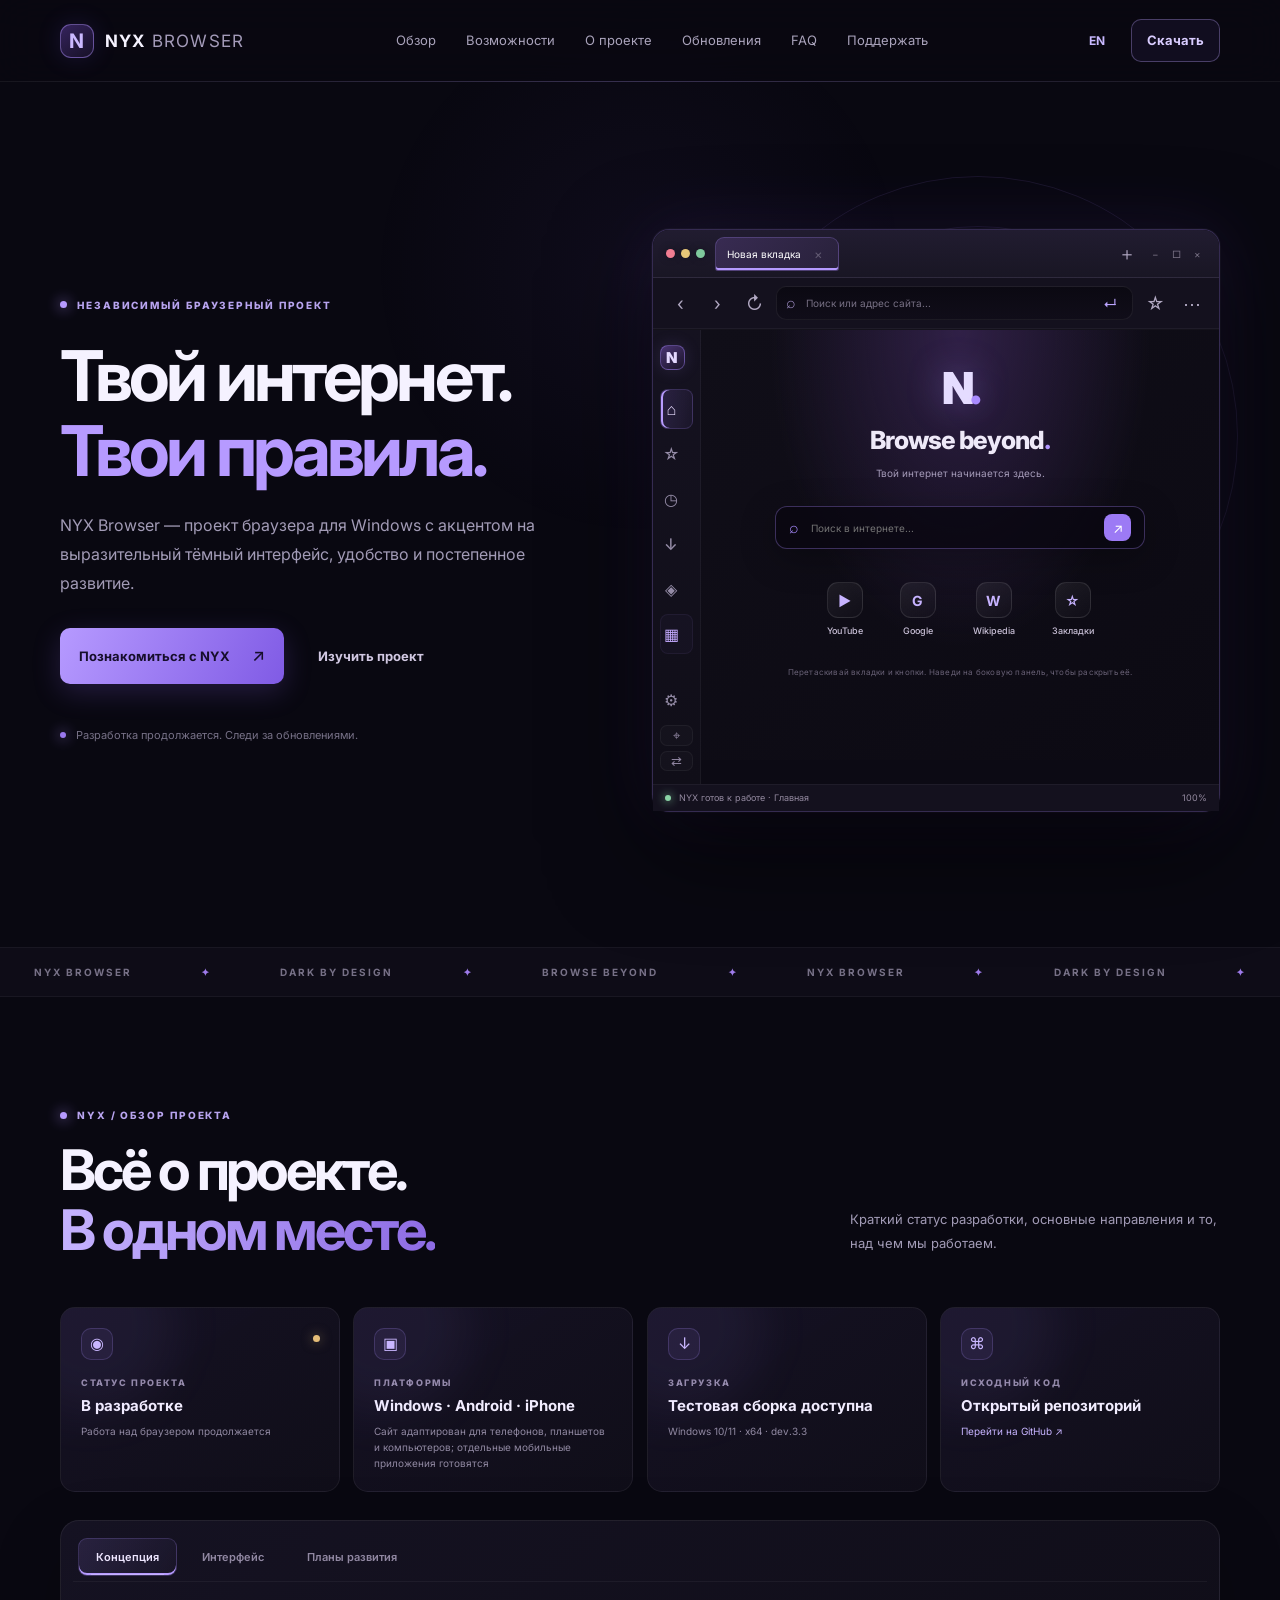
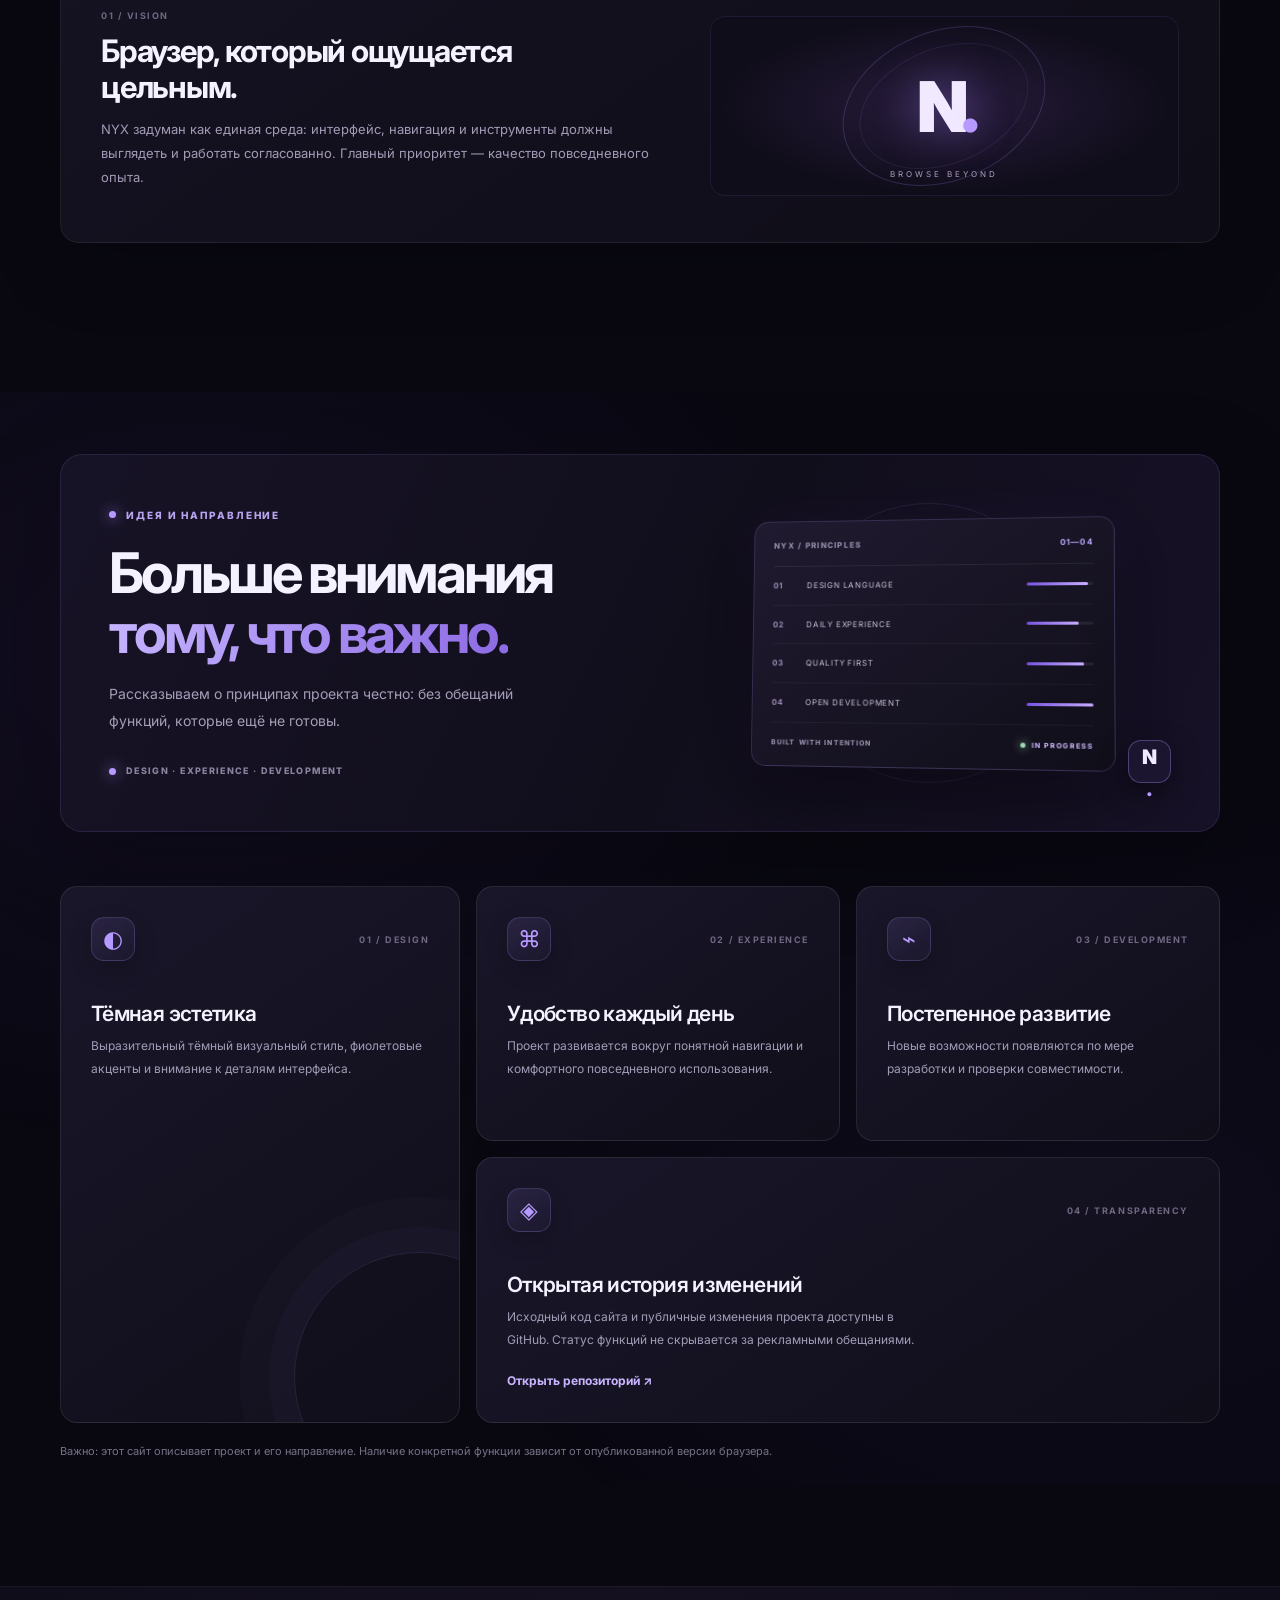
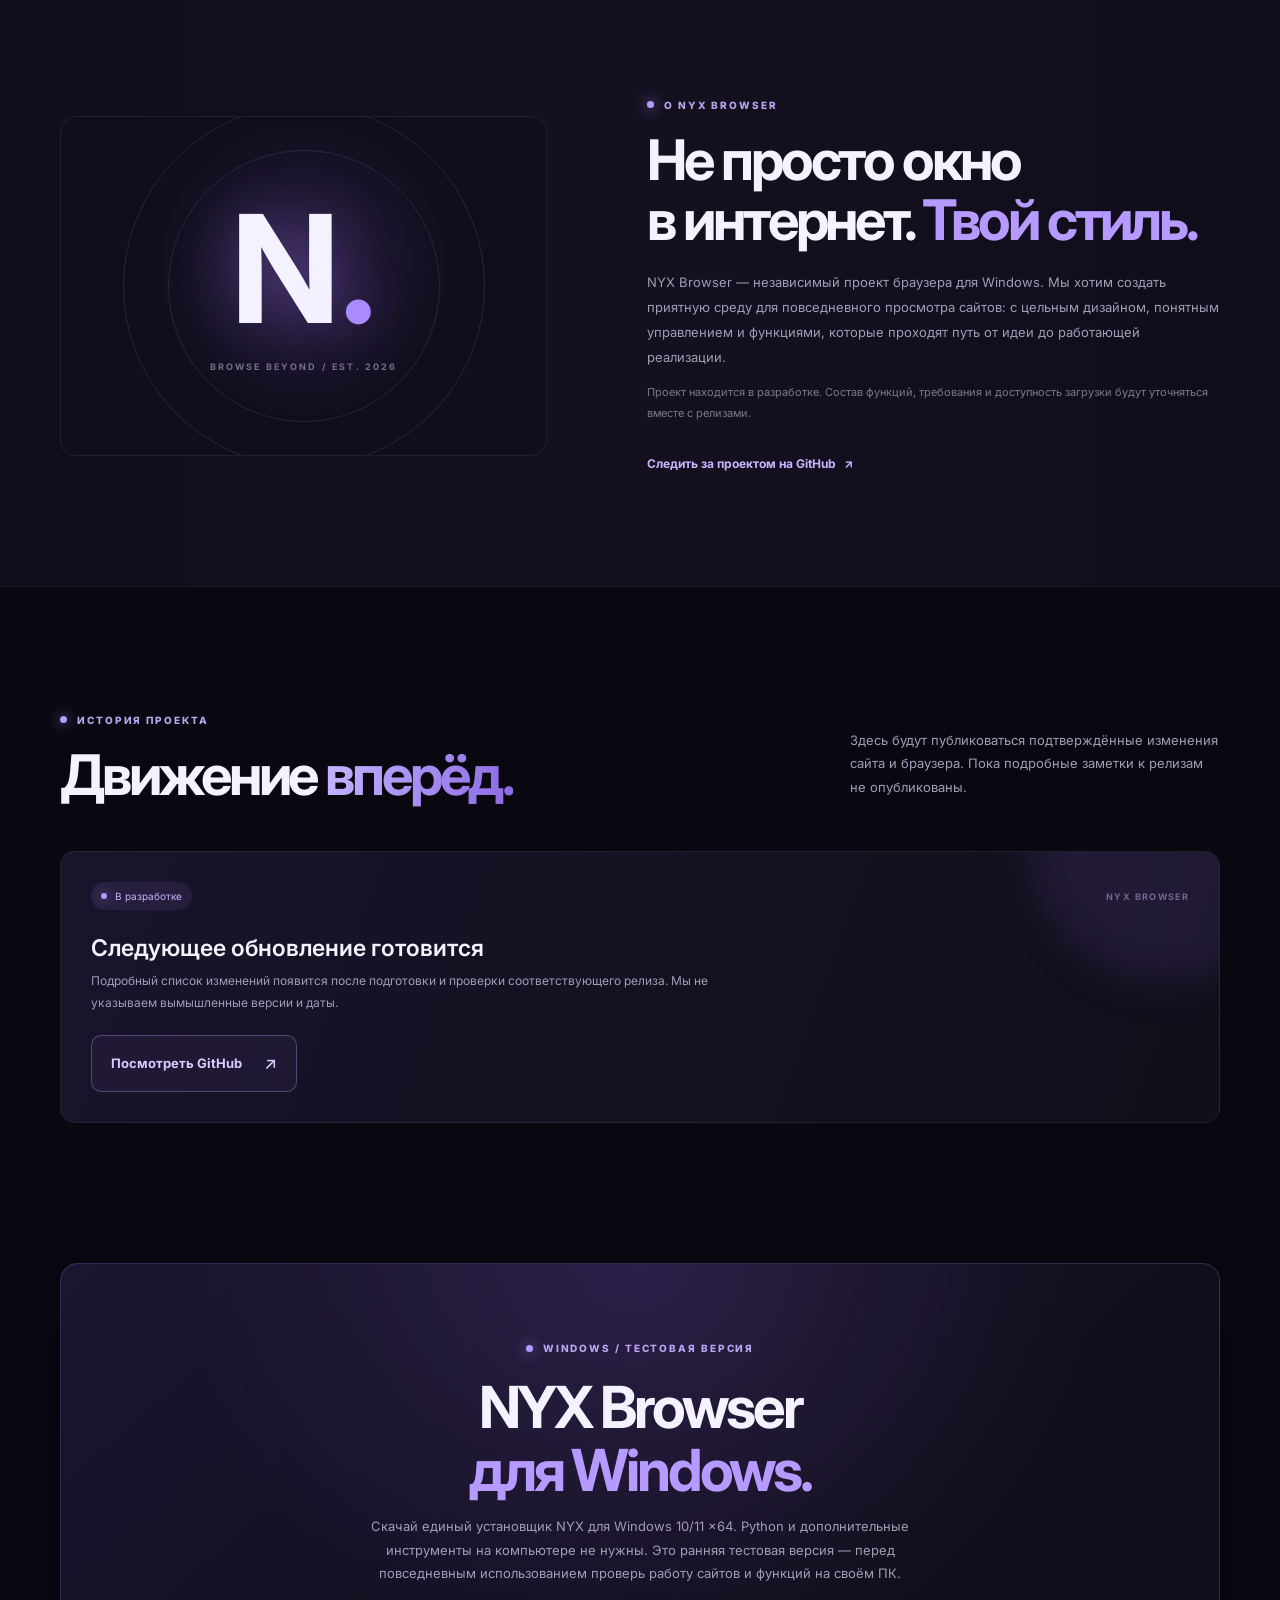
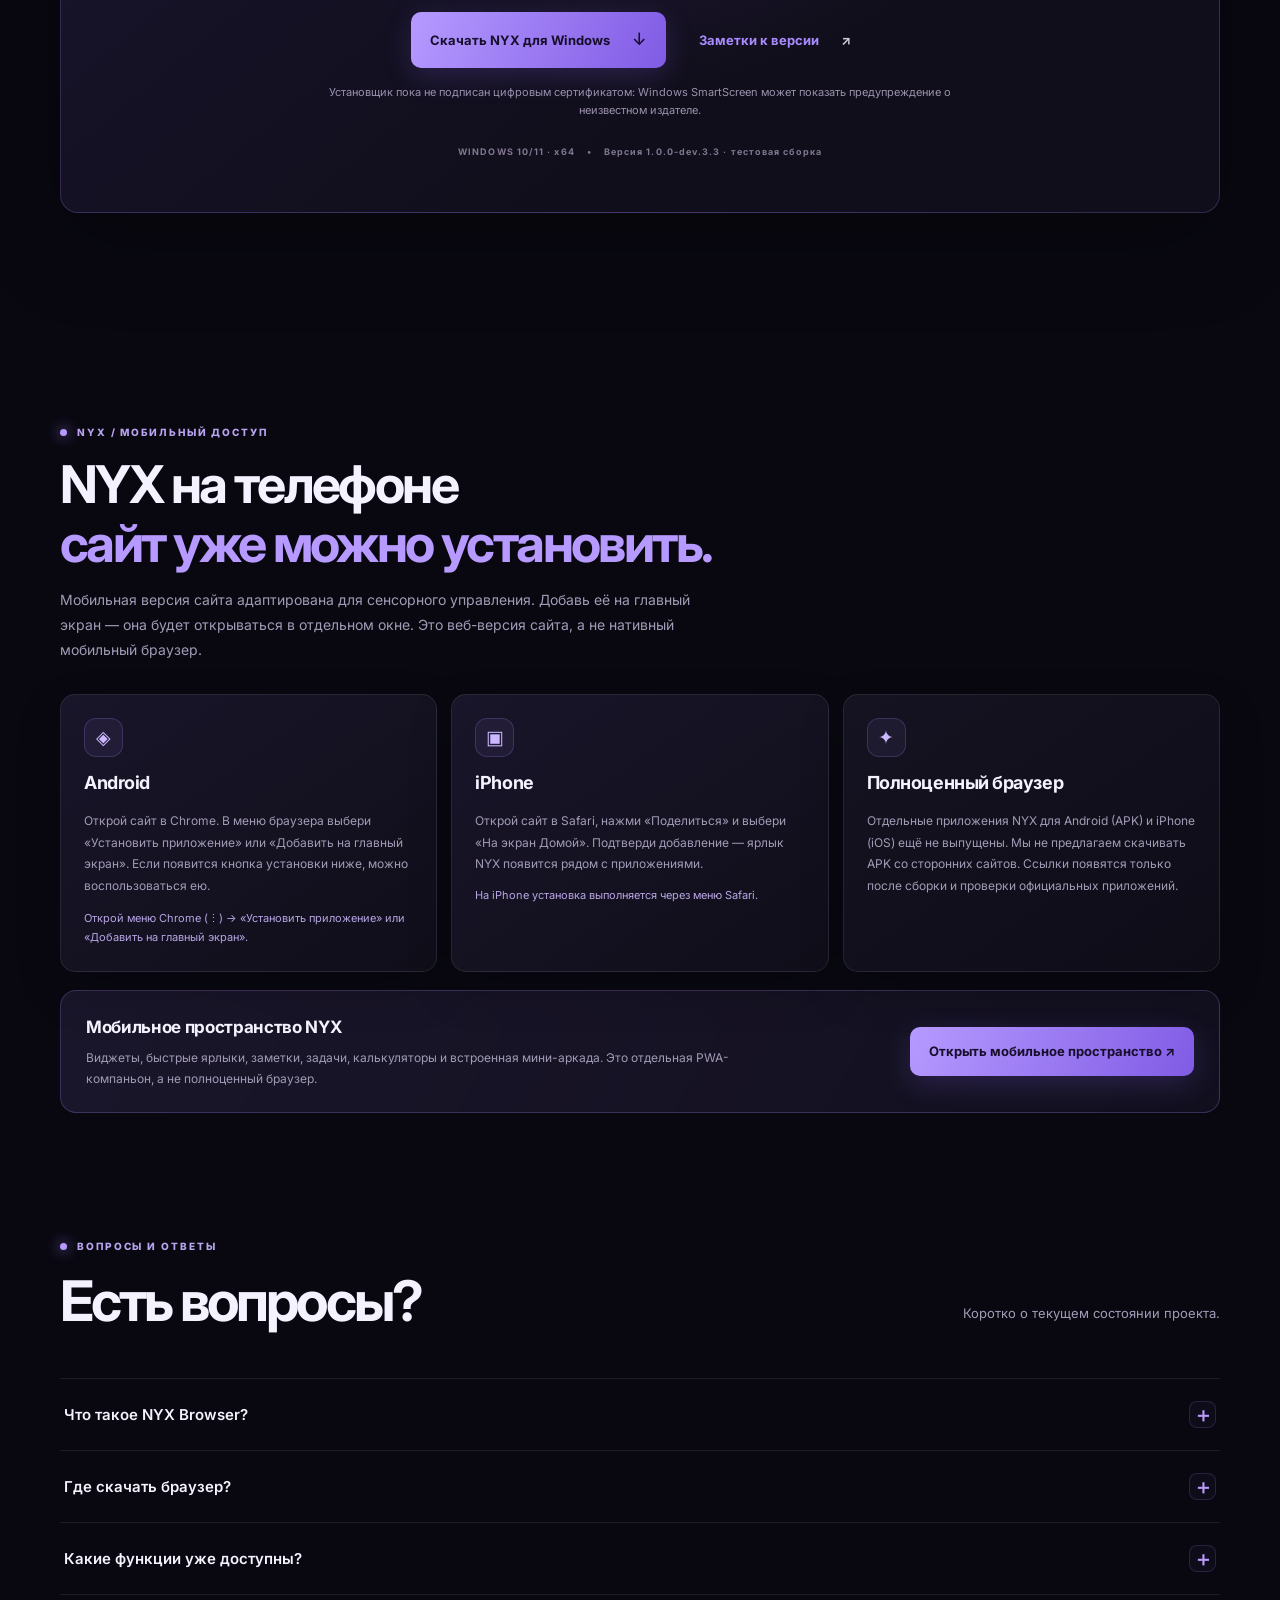
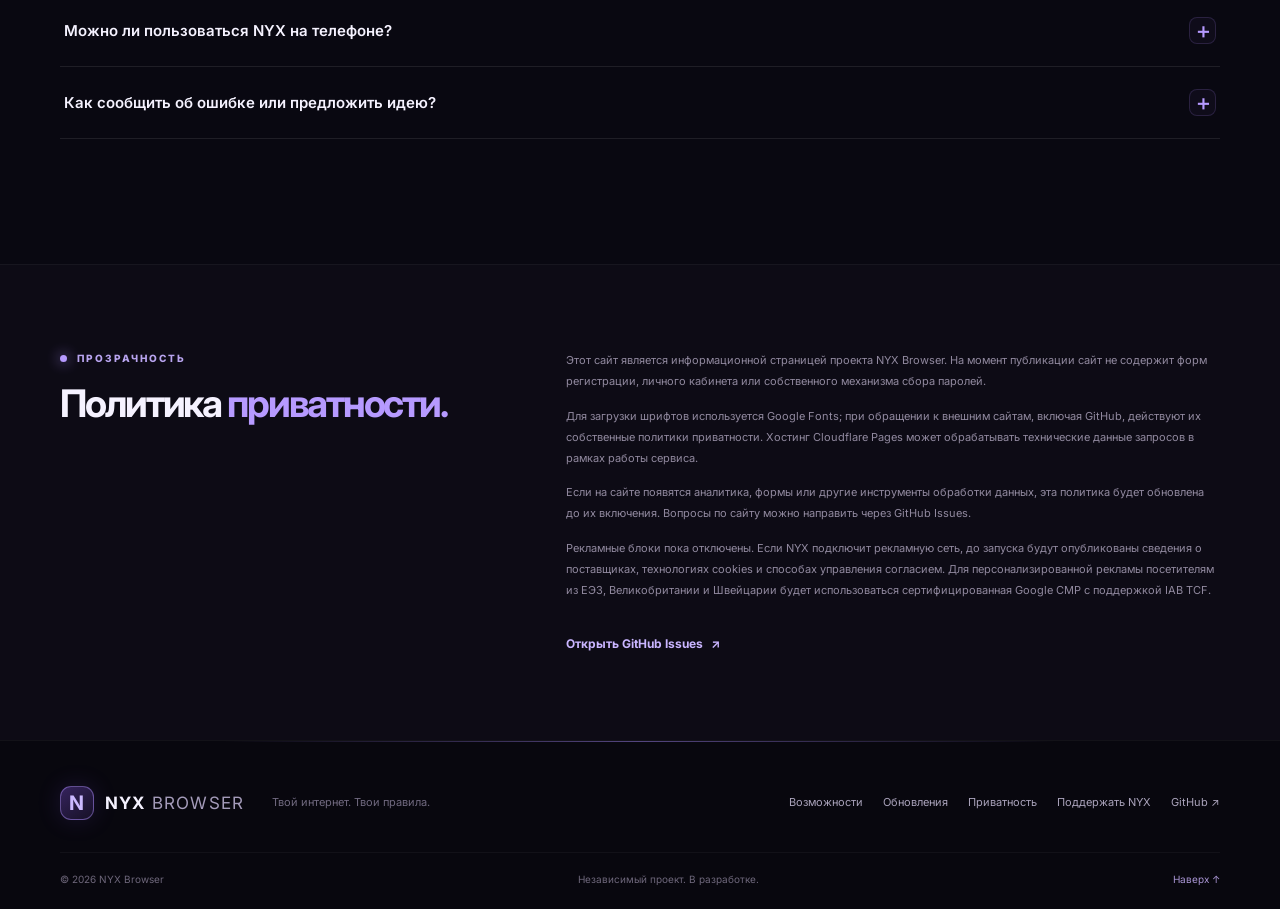
==== index.html @ 65bfec8c "Fix custom installer directory handling and prepare dev.3.4" ====
<!doctype html>
<html lang="ru">
<head>
<meta charset="utf-8"><meta name="viewport" content="width=device-width,initial-scale=1,viewport-fit=cover">
<meta name="theme-color" content="#090811">
<meta name="description" content="NYX Browser — тестовая версия браузера для Windows 10/11 x64. Также доступен мобильный сайт-компаньон.">
<meta name="mobile-web-app-capable" content="yes">
<meta name="apple-mobile-web-app-capable" content="yes">
<meta name="apple-mobile-web-app-status-bar-style" content="black-translucent">
<meta name="apple-mobile-web-app-title" content="NYX">
<link rel="manifest" href="/manifest.webmanifest">
<link rel="apple-touch-icon" href="/icons/nyx-192.png">
<meta property="og:title" content="NYX Browser — Browse beyond.">
<meta property="og:description" content="Твой интернет. Твои правила. Узнай больше о NYX Browser.">
<meta property="og:type" content="website">
<title>NYX Browser — Browse beyond.</title>
<link rel="icon" type="image/svg+xml" href="favicon.svg">
<link rel="preconnect" href="https://fonts.googleapis.com"><link rel="preconnect" href="https://fonts.gstatic.com" crossorigin>
<link href="https://fonts.googleapis.com/css2?family=Inter:wght@400;500;600;700;800;900&display=swap" rel="stylesheet">
<link rel="stylesheet" href="style.css">
<link rel="stylesheet" href="mobile.css">
<link rel="stylesheet" href="monetization.css">
</head>
<body>
<div class="ambient ambient-a"></div><div class="ambient ambient-b"></div>
<header class="site-header">
  <a class="brand" href="#home" aria-label="NYX Browser"><span class="brand-icon">N</span><span>NYX<span class="brand-thin"> BROWSER</span></span></a>
  <button class="menu-toggle" id="menu-toggle" aria-expanded="false" aria-controls="main-nav" aria-label="Открыть меню"><span></span><span></span></button>
  <nav id="main-nav" class="main-nav">
    <a href="#overview" data-i18n="navOverview">Обзор</a><a href="#features" data-i18n="navFeatures">Возможности</a><a href="#about" data-i18n="navAbout">О проекте</a><a href="#changelog" data-i18n="navUpdates">Обновления</a><a href="#faq" data-i18n="navFaq">FAQ</a><a href="support.html" data-i18n="navSupport">Поддержать</a>
  </nav>
  <div class="header-actions"><button class="lang-switch" id="language-toggle" type="button" aria-label="Switch language">EN</button><a class="btn btn-small btn-outline" href="#download" data-i18n="navDownload">Скачать</a></div>
</header>
<main id="home">
<section class="hero wrap">
  <div class="hero-copy">
    <div class="eyebrow"><i></i><span data-i18n="heroEyebrow">НЕЗАВИСИМЫЙ БРАУЗЕРНЫЙ ПРОЕКТ</span></div>
    <h1 data-i18n="heroTitle">Твой интернет.<br><em>Твои правила.</em></h1>
    <p class="hero-lead" data-i18n="heroText">NYX Browser — проект браузера для Windows с акцентом на выразительный тёмный интерфейс, удобство и постепенное развитие.</p>
    <div class="hero-actions"><a class="btn btn-primary" href="#about"><span data-i18n="heroPrimary">Познакомиться с NYX</span><b>↗</b></a><a class="btn btn-quiet" href="#features" data-i18n="heroSecondary">Изучить проект <span>↓</span></a></div>
    <div class="hero-foot"><span class="pulse"></span><span data-i18n="heroFoot">Разработка продолжается. Следи за обновлениями.</span></div>
  </div>
  <div class="hero-art" id="nyx-demo" aria-label="Интерактивная демоверсия NYX Browser">
  <div class="orbit orbit-one"></div><div class="orbit orbit-two"></div>
  <div class="demo-browser">
    <div class="demo-tabbar">
      <div class="demo-window-dots"><i></i><i></i><i></i></div>
      <div class="demo-tabs" id="demo-tabs"></div>
      <button class="demo-icon-btn demo-new-tab" data-action="new-tab" aria-label="Новая вкладка" title="Новая вкладка">＋</button>
      <span class="demo-window-controls">− □ ×</span>
    </div>
    <div class="demo-toolbar">
      <button class="demo-icon-btn" data-action="back" aria-label="Назад" title="Назад">‹</button>
      <button class="demo-icon-btn" data-action="forward" aria-label="Вперёд" title="Вперёд">›</button>
      <button class="demo-icon-btn" data-action="reload" aria-label="Обновить" title="Обновить">↻</button>
      <form class="demo-address-form" id="demo-address-form"><span>⌕</span><input id="demo-address" aria-label="Адрес или поисковый запрос" placeholder="Поиск или адрес сайта..." autocomplete="off"><button type="submit" aria-label="Перейти">↵</button></form>
      <button class="demo-icon-btn" data-action="bookmark" aria-label="Добавить в закладки" title="Закладка">☆</button>
      <button class="demo-icon-btn" data-action="menu" aria-label="Меню" title="Меню">⋯</button>
    </div>
    <div class="demo-menu" id="demo-menu" hidden>
      <button data-action="new-tab">＋ <span data-demo-label="newTab">Новая вкладка</span></button>
      <button data-action="bookmarks">☆ <span data-demo-label="bookmarks">Закладки</span></button>
      <button data-action="history">◷ <span data-demo-label="history">История</span></button>
      <button data-action="settings">⚙ <span data-demo-label="settings">Настройки</span></button>
    </div>
    <div class="demo-workspace"><aside class="demo-sidebar" id="demo-sidebar"><div class="demo-side-brand"><span class="demo-side-logo">N</span><span>NYX SPACE</span></div><button class="demo-side-item active" data-page="home"><b>⌂</b><span data-demo-t="home">Главная</span></button><button class="demo-side-item" data-page="bookmarks"><b>☆</b><span data-demo-t="bookmarks">Закладки</span></button><button class="demo-side-item" data-page="history"><b>◷</b><span data-demo-t="history">История</span></button><button class="demo-side-item" data-page="downloads"><b>↓</b><span data-demo-t="downloads">Загрузки</span></button><button class="demo-side-item" data-page="extensions"><b>◈</b><span data-demo-t="extensions">Расширения</span></button><button class="demo-side-item demo-game-link" data-page="snake"><b>▦</b><span data-demo-t="snake">Змейка</span></button><div class="demo-side-spacer"></div><button class="demo-side-item" data-page="settings"><b>⚙</b><span data-demo-t="settings">Настройки</span></button><div class="demo-side-controls"><button class="demo-side-dock" data-action="pin-sidebar" title="Закрепить панель" aria-label="Закрепить панель">⌖</button><button class="demo-side-dock" data-action="dock" title="Переместить панель" aria-label="Переместить панель">⇄</button></div></aside><div class="demo-viewport" id="demo-viewport" aria-live="polite"></div></div>
    <div class="demo-statusbar"><span class="demo-status-dot"></span><span id="demo-status">NYX готов к работе</span><span class="demo-zoom">100%</span></div>
  </div>
  
</div>
</section>
<div class="ticker"><div class="ticker-inner"><span>NYX BROWSER</span><b>✦</b><span>DARK BY DESIGN</span><b>✦</b><span>BROWSE BEYOND</span><b>✦</b><span>NYX BROWSER</span><b>✦</b><span>DARK BY DESIGN</span><b>✦</b></div></div>
<section class="section wrap project-dashboard" id="overview">
<div class="section-head"><div><div class="eyebrow"><i></i><span data-i18n="dashEyebrow">NYX / ОБЗОР ПРОЕКТА</span></div><h2 data-i18n="dashTitle">Всё о проекте.<br><em>В одном месте.</em></h2></div><p data-i18n="dashLead">Краткий статус разработки, основные направления и то, над чем мы работаем.</p></div>
<div class="status-widgets">
<article class="status-widget"><span class="widget-icon">◉</span><span class="widget-label" data-i18n="widgetStatus">СТАТУС ПРОЕКТА</span><strong data-i18n="widgetStatusValue">В разработке</strong><small data-i18n="widgetStatusNote">Работа над браузером продолжается</small><i class="widget-indicator"></i></article>
<article class="status-widget"><span class="widget-icon">▣</span><span class="widget-label" data-i18n="widgetPlatform">ПЛАТФОРМА</span><strong>Windows · Android · iPhone</strong><small data-i18n="widgetPlatformNote">Сайт доступен на телефонах; мобильные приложения готовятся</small></article>
<article class="status-widget"><span class="widget-icon">↓</span><span class="widget-label" data-i18n="widgetDownload">ЗАГРУЗКА</span><strong data-i18n="widgetDownloadValue">Тестовая сборка доступна</strong><small data-i18n="widgetDownloadNote">Windows 10/11 · x64 · dev.3.3</small></article>
<article class="status-widget"><span class="widget-icon">⌘</span><span class="widget-label" data-i18n="widgetSource">ИСХОДНЫЙ КОД</span><strong data-i18n="widgetSourceValue">Открытый репозиторий</strong><small><a href="https://github.com/vmvlad1029384756-hash/nyx-browser" target="_blank" rel="noopener" data-i18n="widgetSourceLink">Перейти на GitHub ↗</a></small></article></div>
<div class="project-tabs-shell"><div class="project-tabs" role="tablist" aria-label="NYX project information"><button class="project-tab active" role="tab" aria-selected="true" data-project-tab="vision" data-i18n="projectTabVision">Концепция</button><button class="project-tab" role="tab" aria-selected="false" data-project-tab="interface" data-i18n="projectTabInterface">Интерфейс</button><button class="project-tab" role="tab" aria-selected="false" data-project-tab="roadmap" data-i18n="projectTabRoadmap">Планы развития</button></div>
<div class="project-tab-panel" id="project-tab-panel" role="tabpanel"><div class="project-tab-copy"><span class="card-index" id="project-tab-kicker">01 / VISION</span><h3 id="project-tab-title" data-i18n="projectVisionTitle">Браузер, который ощущается цельным.</h3><p id="project-tab-text" data-i18n="projectVisionText">NYX задуман как единая среда: интерфейс, навигация и инструменты должны выглядеть и работать согласованно. Главный приоритет — качество повседневного опыта.</p></div><div class="project-tab-visual"><div class="visual-orbit"></div><div class="visual-mark">N<span>.</span></div><div class="visual-caption" id="project-tab-caption">BROWSE BEYOND</div></div></div></div>
</section>
<section class="section wrap direction-section" id="features">
  <div class="direction-hero">
    <div class="direction-copy">
      <div class="eyebrow"><i></i><span data-i18n="featuresEyebrow">ИДЕЯ И НАПРАВЛЕНИЕ</span></div>
      <h2 data-i18n="featuresTitle">Больше внимания<br><em>тому, что важно.</em></h2>
      <p data-i18n="featuresLead">Рассказываем о принципах проекта честно: без обещаний функций, которые ещё не готовы.</p>
      <div class="direction-foot"><span class="direction-pulse"></span><span>DESIGN · EXPERIENCE · DEVELOPMENT</span></div>
    </div>
    <div class="direction-visual" aria-label="NYX design principles">
      <div class="direction-rings"><i></i><i></i><i></i></div>
      <div class="direction-console">
        <div class="console-top"><span>NYX / PRINCIPLES</span><b>01—04</b></div>
        <div class="console-line"><b>01</b><span>DESIGN LANGUAGE</span><i style="--bar:92%"></i></div>
        <div class="console-line"><b>02</b><span>DAILY EXPERIENCE</span><i style="--bar:78%"></i></div>
        <div class="console-line"><b>03</b><span>QUALITY FIRST</span><i style="--bar:86%"></i></div>
        <div class="console-line"><b>04</b><span>OPEN DEVELOPMENT</span><i style="--bar:100%"></i></div>
        <div class="console-bottom"><span>BUILT WITH INTENTION</span><span class="console-live"><i></i> IN PROGRESS</span></div>
      </div>
      <div class="direction-orbit-mark">N<span>.</span></div>
    </div>
  </div>
  <div class="feature-grid">
    <article class="feature-card feature-large"><div class="feature-card-top"><div class="feature-symbol">◐</div><span class="card-index">01 / DESIGN</span></div><h3 data-i18n="f1Title">Тёмная эстетика</h3><p data-i18n="f1Text">Выразительный тёмный визуальный стиль, фиолетовые акценты и внимание к деталям интерфейса.</p><div class="card-orb"></div><div class="feature-card-glint"></div></article>
    <article class="feature-card"><div class="feature-card-top"><div class="feature-symbol">⌘</div><span class="card-index">02 / EXPERIENCE</span></div><h3 data-i18n="f2Title">Удобство каждый день</h3><p data-i18n="f2Text">Проект развивается вокруг понятной навигации и комфортного повседневного использования.</p><div class="feature-card-glint"></div></article>
    <article class="feature-card"><div class="feature-card-top"><div class="feature-symbol">⌁</div><span class="card-index">03 / DEVELOPMENT</span></div><h3 data-i18n="f3Title">Постепенное развитие</h3><p data-i18n="f3Text">Новые возможности появляются по мере разработки и проверки совместимости.</p><div class="feature-card-glint"></div></article>
    <article class="feature-card feature-wide"><div class="feature-card-top"><div class="feature-symbol">◈</div><span class="card-index">04 / TRANSPARENCY</span></div><h3 data-i18n="f4Title">Открытая история изменений</h3><p data-i18n="f4Text">Исходный код сайта и публичные изменения проекта доступны в GitHub. Статус функций не скрывается за рекламными обещаниями.</p><a class="text-link" href="https://github.com/vmvlad1029384756-hash/nyx-browser" target="_blank" rel="noopener" data-i18n="githubLink">Открыть репозиторий ↗</a><div class="feature-card-glint"></div></article>
  </div>
  <p class="section-note" data-i18n="featuresNote">Важно: этот сайт описывает проект и его направление. Наличие конкретной функции зависит от опубликованной версии браузера.</p>
</section>
<div class="nyx-ad-slot" data-nyx-ad-anchor aria-label="Advertisement"></div>
<section class="about-section" id="about"><div class="wrap about-layout"><div class="about-mark"><div class="big-n">N<span>.</span></div><div class="mark-caption">BROWSE BEYOND / EST. 2026</div></div><div class="about-copy"><div class="eyebrow"><i></i><span data-i18n="aboutEyebrow">О NYX BROWSER</span></div><h2 data-i18n="aboutTitle">Не просто окно<br>в интернет. <em>Твой стиль.</em></h2><p data-i18n="aboutText">NYX Browser — независимый проект браузера для Windows. Мы хотим создать приятную среду для повседневного просмотра сайтов: с цельным дизайном, понятным управлением и функциями, которые проходят путь от идеи до работающей реализации.</p><p class="about-small" data-i18n="aboutSmall">Проект находится в разработке. Состав функций, требования и доступность загрузки будут уточняться вместе с релизами.</p><a class="text-link" href="https://github.com/vmvlad1029384756-hash/nyx-browser" target="_blank" rel="noopener"><span data-i18n="aboutGithub">Следить за проектом на GitHub</span> ↗</a></div></div></section>
<section class="section wrap updates-section" id="changelog"><div class="section-head"><div><div class="eyebrow"><i></i><span data-i18n="updatesEyebrow">ИСТОРИЯ ПРОЕКТА</span></div><h2 data-i18n="updatesTitle">Движение <em>вперёд.</em></h2></div><p data-i18n="updatesLead">Здесь будут публиковаться подтверждённые изменения сайта и браузера. Пока подробные заметки к релизам не опубликованы.</p></div><div class="update-panel"><div class="update-status"><span class="status-pill"><i></i><span data-i18n="statusDev">В разработке</span></span><span class="update-date">NYX BROWSER</span></div><h3 data-i18n="updateCurrent">Следующее обновление готовится</h3><p data-i18n="updateText">Подробный список изменений появится после подготовки и проверки соответствующего релиза. Мы не указываем вымышленные версии и даты.</p><a class="btn btn-outline" href="https://github.com/vmvlad1029384756-hash/nyx-browser" target="_blank" rel="noopener"><span data-i18n="viewGithub">Посмотреть GitHub</span><b>↗</b></a></div></section>
<section class="download-section" id="download"><div class="wrap"><div class="download-panel"><div class="download-glow"></div><div class="eyebrow"><i></i><span data-i18n="downloadEyebrow">WINDOWS / ТЕСТОВАЯ ВЕРСИЯ</span></div><h2 data-i18n="downloadTitle">NYX Browser<br><em>для Windows.</em></h2><p data-i18n="downloadText">Скачай единый установщик NYX для Windows 10/11 x64. Python и дополнительные инструменты на компьютере не нужны. Это ранняя тестовая версия — перед повседневным использованием проверь работу сайтов и функций на своём ПК.</p><div class="download-actions"><a class="btn btn-primary" href="https://github.com/vmvlad1029384756-hash/nyx-browser/releases/download/v1.0.0-dev.3.4/NYX_Browser_1.0.0-dev.3.4_Setup_x64.exe"><span data-i18n="downloadButton">Скачать NYX для Windows</span><b>↓</b></a><a class="btn btn-quiet" href="https://github.com/vmvlad1029384756-hash/nyx-browser/releases/tag/v1.0.0-dev.3.4" target="_blank" rel="noopener"><span data-i18n="downloadGithub">Заметки к версии</span> ↗</a></div><p class="download-note" data-i18n="downloadNotice">Установщик пока не подписан цифровым сертификатом: Windows SmartScreen может показать предупреждение о неизвестном издателе.</p><div class="download-meta"><span>WINDOWS 10/11 · x64</span><span>•</span><span data-i18n="downloadStatus">Версия 1.0.0-dev.3.4 · тестовая сборка</span></div></div></div></section>
<section class="mobile-install-section section wrap" id="mobile" aria-labelledby="mobile-install-title">
  <div class="mobile-install-heading">
    <div class="eyebrow"><i></i><span data-mobile-ru="NYX / МОБИЛЬНЫЙ ДОСТУП" data-mobile-en="NYX / MOBILE ACCESS">NYX / МОБИЛЬНЫЙ ДОСТУП</span></div>
    <h2 id="mobile-install-title"><span data-mobile-ru="NYX на телефоне" data-mobile-en="NYX on your phone">NYX на телефоне</span><br><em data-mobile-ru="сайт уже можно установить." data-mobile-en="the website is ready to install.">сайт уже можно установить.</em></h2>
    <p data-mobile-ru="Мобильная версия сайта адаптирована для сенсорного управления. Добавь её на главный экран — она будет открываться в отдельном окне. Это веб-версия сайта, а не нативный мобильный браузер." data-mobile-en="The website is adapted for touch screens. Add it to your home screen to open it in its own window. This is the website as a web app, not the native mobile browser.">Мобильная версия сайта адаптирована для сенсорного управления. Добавь её на главный экран — она будет открываться в отдельном окне. Это веб-версия сайта, а не нативный мобильный браузер.</p>
  </div>
  <div class="mobile-install-grid">
    <article class="mobile-install-card">
      <span class="mobile-install-icon" aria-hidden="true">◈</span>
      <h3>Android</h3>
      <p data-mobile-ru="Открой сайт в Chrome. В меню браузера выбери «Установить приложение» или «Добавить на главный экран». Если появится кнопка установки ниже, можно воспользоваться ею." data-mobile-en="Open the website in Chrome. In the browser menu, choose Install app or Add to Home screen. If the install button appears below, you can use it.">Открой сайт в Chrome. В меню браузера выбери «Установить приложение» или «Добавить на главный экран». Если появится кнопка установки ниже, можно воспользоваться ею.</p>
      <button class="btn btn-primary" id="pwa-install-button" type="button" hidden>Установить сайт NYX</button>
      <p class="mobile-install-note" id="pwa-install-status" role="status" aria-live="polite">Открой меню Chrome (⋮) → «Установить приложение» или «Добавить на главный экран».</p>
    </article>
    <article class="mobile-install-card">
      <span class="mobile-install-icon" aria-hidden="true">▣</span>
      <h3>iPhone</h3>
      <p data-mobile-ru="Открой сайт в Safari, нажми «Поделиться» и выбери «На экран Домой». Подтверди добавление — ярлык NYX появится рядом с приложениями." data-mobile-en="Open the website in Safari, tap Share and choose Add to Home Screen. Confirm, and the NYX shortcut will appear alongside your apps.">Открой сайт в Safari, нажми «Поделиться» и выбери «На экран Домой». Подтверди добавление — ярлык NYX появится рядом с приложениями.</p>
      <span class="mobile-install-note" data-mobile-ru="На iPhone установка выполняется через меню Safari." data-mobile-en="On iPhone, installation is done through Safari's Share menu.">На iPhone установка выполняется через меню Safari.</span>
    </article>
    <article class="mobile-install-card mobile-install-card-muted">
      <span class="mobile-install-icon" aria-hidden="true">✦</span>
      <h3 data-mobile-ru="Полноценный браузер" data-mobile-en="Native browser apps">Полноценный браузер</h3>
      <p data-mobile-ru="Отдельные приложения NYX для Android (APK) и iPhone (iOS) ещё не выпущены. Мы не предлагаем скачивать APK со сторонних сайтов. Ссылки появятся только после сборки и проверки официальных приложений." data-mobile-en="Separate NYX apps for Android (APK) and iPhone (iOS) have not been released yet. Do not download APKs from third-party websites. Official links will appear only after the apps are built and tested.">Отдельные приложения NYX для Android (APK) и iPhone (iOS) ещё не выпущены. Мы не предлагаем скачивать APK со сторонних сайтов. Ссылки появятся только после сборки и проверки официальных приложений.</p>
    </article>
  </div>
  <div class="mobile-launch">
    <div class="mobile-launch-copy">
      <h3 data-mobile-ru="Мобильное пространство NYX" data-mobile-en="NYX Mobile Workspace">Мобильное пространство NYX</h3>
      <p data-mobile-ru="Виджеты, быстрые ярлыки, заметки, задачи, калькуляторы и встроенная мини-аркада. Это отдельная PWA-компаньон, а не полноценный браузер." data-mobile-en="Widgets, shortcuts, notes, tasks, calculators and a built-in mini arcade. This is a separate PWA companion, not the full browser.">Виджеты, быстрые ярлыки, заметки, задачи, калькуляторы и встроенная мини-аркада. Это отдельная PWA-компаньон, а не полноценный браузер.</p>
    </div>
    <a class="btn btn-primary" href="/mobile/" data-mobile-ru="Открыть мобильное пространство ↗" data-mobile-en="Open mobile workspace ↗">Открыть мобильное пространство ↗</a>
  </div>
</section>
<div class="nyx-ad-slot" data-nyx-ad-anchor aria-label="Advertisement"></div>
<section class="section wrap faq-section" id="faq"><div class="section-head"><div><div class="eyebrow"><i></i><span data-i18n="faqEyebrow">ВОПРОСЫ И ОТВЕТЫ</span></div><h2 data-i18n="faqTitle">Есть вопросы?</h2></div><p data-i18n="faqLead">Коротко о текущем состоянии проекта.</p></div><div class="faq-list">
<details class="faq-item"><summary data-i18n="q1">Что такое NYX Browser?<span>＋</span></summary><p data-i18n="a1">NYX Browser — независимый браузерный проект, ориентированный прежде всего на Windows и развитие удобного тёмного интерфейса.</p></details>
<details class="faq-item"><summary data-i18n="q2">Где скачать браузер?<span>＋</span></summary><p data-i18n="a2">Публичная ссылка на установщик пока не опубликована. Когда сборка будет готова, здесь появятся прямая ссылка, версия и системные требования.</p></details>
<details class="faq-item"><summary data-i18n="q3">Какие функции уже доступны?<span>＋</span></summary><p data-i18n="a3">Состав возможностей зависит от конкретной сборки. Этот сайт не считает функции готовыми только потому, что они запланированы. Проверяй описание и заметки к релизу.</p></details>
<details class="faq-item"><summary data-i18n="q4">Поддерживаются ли macOS, Linux или телефон?<span>＋</span></summary><p data-i18n="a4">Сайт NYX адаптирован для телефонов и может устанавливаться как веб-приложение. Отдельные приложения для Android и iPhone пока не выпущены.</p></details>
<details class="faq-item"><summary data-i18n="q5">Как сообщить об ошибке или предложить идею?<span>＋</span></summary><p data-i18n="a5">Открой репозиторий GitHub и создай issue с описанием проблемы или предложения.</p></details>
</div></section>
<section class="legal-section" id="privacy"><div class="wrap legal-inner"><div><div class="eyebrow"><i></i><span data-i18n="privacyEyebrow">ПРОЗРАЧНОСТЬ</span></div><h2 data-i18n="privacyTitle">Политика <em>приватности.</em></h2></div><div class="legal-copy"><p data-i18n="privacyP1">Этот сайт является информационной страницей проекта NYX Browser. На момент публикации сайт не содержит форм регистрации, личного кабинета или собственного механизма сбора паролей.</p><p data-i18n="privacyP2">Для загрузки шрифтов используется Google Fonts; при обращении к внешним сайтам, включая GitHub, действуют их собственные политики приватности. Хостинг Cloudflare Pages может обрабатывать технические данные запросов в рамках работы сервиса.</p><p data-i18n="privacyP3">Если на сайте появятся аналитика, формы или другие инструменты обработки данных, эта политика будет обновлена до их включения. Вопросы по сайту можно направить через GitHub Issues.</p><p>Рекламные блоки пока отключены. Если NYX подключит рекламную сеть, до запуска будут опубликованы сведения о поставщиках, технологиях cookies и способах управления согласием. Для персонализированной рекламы посетителям из ЕЭЗ, Великобритании и Швейцарии будет использоваться сертифицированная Google CMP с поддержкой IAB TCF.</p><a class="text-link" href="https://github.com/vmvlad1029384756-hash/nyx-browser/issues" target="_blank" rel="noopener"><span data-i18n="privacyContact">Открыть GitHub Issues</span> ↗</a></div></div></section>
</main>
<footer class="footer"><div class="wrap"><div class="footer-main"><a class="brand" href="#home"><span class="brand-icon">N</span><span>NYX<span class="brand-thin"> BROWSER</span></span></a><p data-i18n="footerLine">Твой интернет. Твои правила.</p><div class="footer-links"><a href="#features" data-i18n="navFeatures">Возможности</a><a href="#changelog" data-i18n="navUpdates">Обновления</a><a href="#privacy" data-i18n="footerPrivacy">Приватность</a><a href="support.html" data-i18n="footerSupport">Поддержать NYX</a><a href="https://github.com/vmvlad1029384756-hash/nyx-browser/issues" target="_blank" rel="noopener">GitHub ↗</a></div></div><div class="footer-bottom"><span>© <span id="year"></span> NYX Browser</span><span data-i18n="footerNote">Независимый проект. В разработке.</span><a href="#home" data-i18n="backTop">Наверх ↑</a></div></div></footer>
<script src="script.js"></script>
<script src="mobile-site.js"></script>
<script src="ads-config.js"></script>
<script src="monetization.js"></script>
</body></html>
---- style.css ----
:root{color-scheme:dark;--bg:#090811;--bg2:#0e0c18;--panel:#141222;--panel2:#1a172b;--line:rgba(255,255,255,.09);--text:#f5f2ff;--muted:#a29bb6;--accent:#a98bff;--accent2:#7654df;--max:1160px}*{box-sizing:border-box}html{scroll-behavior:smooth;scroll-padding-top:90px}body{margin:0;background:var(--bg);color:var(--text);font-family:"Inter",sans-serif;line-height:1.6;overflow-x:hidden}body:before{content:"";position:fixed;inset:0;pointer-events:none;opacity:.16;background-image:linear-gradient(rgba(255,255,255,.018) 1px,transparent 1px),linear-gradient(90deg,rgba(255,255,255,.018) 1px,transparent 1px);background-size:64px 64px;mask-image:linear-gradient(to bottom,black,transparent 85%);z-index:-1}.ambient{position:absolute;border-radius:50%;filter:blur(100px);pointer-events:none;z-index:-1}.ambient-a{width:430px;height:430px;background:#5429a5;opacity:.22;top:60px;left:-220px}.ambient-b{width:460px;height:460px;background:#382080;opacity:.17;top:600px;right:-270px}.wrap{width:min(calc(100% - 48px),var(--max));margin-inline:auto}.site-header{height:82px;padding:0 max(24px,calc((100vw - var(--max))/2));display:flex;align-items:center;justify-content:space-between;border-bottom:1px solid rgba(255,255,255,.06);background:rgba(9,8,17,.78);backdrop-filter:blur(18px);position:sticky;top:0;z-index:20}.brand{display:inline-flex;align-items:center;gap:11px;text-decoration:none;color:var(--text);font:700 17px "Inter",sans-serif;letter-spacing:.07em}.brand-icon{width:34px;height:34px;display:grid;place-items:center;border:1px solid rgba(178,146,255,.45);border-radius:11px;background:linear-gradient(145deg,#35235d,#171127);color:#cbb9ff;font-size:20px;box-shadow:0 0 24px #8c62ff25}.brand-thin{font-weight:400;color:#a49bb9}.main-nav,.header-actions{display:flex;align-items:center;gap:30px}.main-nav a,.footer-links a{font-size:13px;color:#aaa3bb;text-decoration:none;transition:color .2s}.main-nav a:hover,.footer-links a:hover{color:#fff}.header-actions{gap:16px}.lang-switch{border:0;background:none;color:#c9b9ff;font:700 12px "Inter";cursor:pointer;padding:10px}.btn{display:inline-flex;align-items:center;justify-content:center;gap:22px;padding:14px 19px;border-radius:10px;text-decoration:none;font-size:13px;font-weight:700;transition:transform .2s,border-color .2s,background .2s,box-shadow .2s}.btn:hover{transform:translateY(-2px)}.btn b{font-size:17px;font-weight:500}.btn-small{padding:10px 15px}.btn-primary{background:linear-gradient(115deg,#b69aff,#805be5);color:#160e2b;box-shadow:0 8px 28px #8b63ef35}.btn-primary:hover{box-shadow:0 12px 34px #8b63ef55}.btn-outline{border:1px solid rgba(190,166,255,.32);color:#d9ccff;background:rgba(139,103,224,.07)}.btn-outline:hover{border-color:#b69aff;background:#a98bff18}.btn-quiet{color:#d1c8e2}.btn-quiet span{color:var(--accent)}.btn-disabled{color:#777184;background:#242131;border:1px solid #393449;cursor:not-allowed;pointer-events:none}.menu-toggle{display:none}.hero{min-height:680px;padding-top:112px;padding-bottom:100px;display:grid;grid-template-columns:1fr 1.06fr;align-items:center;gap:56px}.eyebrow{display:flex;align-items:center;gap:10px;color:#b8a4ef;font-size:10px;font-weight:800;letter-spacing:.19em}.eyebrow i,.pulse,.status-pill i{width:7px;height:7px;border-radius:50%;background:#b69aff;box-shadow:0 0 14px #a98bff;display:inline-block}.hero h1,.section h2,.about-copy h2,.download-panel h2,.legal-inner h2{font:700 clamp(44px,5.5vw,70px)/1.08 "Inter",sans-serif;letter-spacing:-.055em;margin:25px 0 22px}.hero h1 em,.section h2 em,.about-copy h2 em,.download-panel h2 em,.legal-inner h2 em{font-style:normal;color:#b69aff}.hero-lead{max-width:490px;color:var(--muted);font-size:16px;line-height:1.8}.hero-actions{display:flex;align-items:center;gap:15px;margin-top:31px}.hero-foot{display:flex;align-items:center;gap:10px;color:#777187;font-size:11px;margin-top:43px}.pulse{width:6px;height:6px;background:#9a78ed}.hero-art{position:relative;min-width:0;padding:35px 0}.orbit{position:absolute;border:1px solid #a98bff1c;border-radius:50%;aspect-ratio:1;pointer-events:none}.orbit-one{width:520px;right:-18px;top:-18px}.orbit-two{width:420px;right:32px;top:32px}.browser-window{position:relative;z-index:1;border:1px solid #ffffff20;border-radius:17px;overflow:hidden;background:#100e1b;box-shadow:0 35px 100px #0009,0 0 80px #8454d51c;transform:perspective(1200px) rotateY(-7deg) rotateX(3deg)}.window-top{height:43px;display:flex;align-items:center;padding:0 14px;gap:18px;background:#171423;border-bottom:1px solid #ffffff0d}.traffic{display:flex;gap:6px}.traffic i{width:7px;height:7px;border-radius:50%;background:#6b617d}.traffic i:first-child{background:#e77d91}.traffic i:nth-child(2){background:#e8c27c}.traffic i:nth-child(3){background:#83c99a}.fake-tab{height:30px;min-width:150px;border-radius:7px 7px 0 0;background:#211c31;display:flex;align-items:center;gap:8px;padding:0 10px;color:#d4cce3;font-size:10px}.fake-tab b{margin-left:auto;color:#877e98}.mini-mark{display:grid;place-items:center;width:16px;height:16px;border-radius:5px;background:#8b68db;color:#fff;font-weight:700}.window-plus{color:#958ba8}.window-tools{height:46px;display:flex;align-items:center;gap:15px;padding:0 18px;color:#958ba8;font-size:16px;border-bottom:1px solid #ffffff0b}.fake-address{height:28px;flex:1;border:1px solid #ffffff0c;background:#0c0b14;border-radius:7px;display:flex;align-items:center;gap:9px;padding:0 12px;color:#777187;font-size:10px}.window-content{min-height:330px;display:flex;align-items:center;flex-direction:column;padding:37px 20px;background:radial-gradient(ellipse at 50% 35%,#30204b 0,transparent 52%),#100e1b}.mock-logo{font:700 43px "Inter";color:#e9e0ff}.mock-logo span,.mock-title span,.big-n span{color:#a98bff}.mock-title{font:700 24px "Inter";margin-top:4px;letter-spacing:-.04em}.mock-sub{color:#938aa6;font-size:10px;margin-top:6px}.mock-search{margin-top:27px;width:min(330px,90%);height:39px;border:1px solid #a98bff36;border-radius:9px;background:#0a0912;display:flex;align-items:center;padding:0 13px;gap:10px;color:#a98bff}.mock-search span{font-size:10px;color:#777187;flex:1}.mock-search b{font-size:12px}.mock-links{display:flex;gap:24px;margin-top:27px}.mock-links div{display:flex;align-items:center;flex-direction:column;gap:7px;color:#c5bdd4}.mock-links b{width:29px;height:29px;border-radius:9px;background:#211b31;display:grid;place-items:center;font-size:12px}.mock-links .yt{background:#4c202e;color:#ff879b}.mock-links .gg{color:#9dbaff}.mock-links .wiki{color:#e4d8ff}.mock-links small{font-size:9px}.floating-chip{position:absolute;z-index:2;display:flex;align-items:center;gap:9px;padding:11px 14px;background:#1b1728;border:1px solid #ffffff18;border-radius:10px;box-shadow:0 15px 35px #0008;color:#e5def3;font-size:10px}.chip-top{right:-22px;top:8px}.chip-top span:first-child{color:#b69aff}.chip-bottom{left:-30px;bottom:12px}.chip-dot{width:7px;height:7px;background:#9d7bea;border-radius:50%;box-shadow:0 0 10px #9d7bea}.ticker{overflow:hidden;border-block:1px solid #ffffff0c;background:#0e0c17}.ticker-inner{min-width:max-content;display:flex;align-items:center;justify-content:space-around;gap:42px;padding:18px 20px;color:#777187;font:700 10px "Inter";letter-spacing:.2em}.ticker b{color:#9e7bea}.section{padding-top:125px;padding-bottom:125px}.section-head{display:flex;justify-content:space-between;align-items:end;gap:40px;margin-bottom:46px}.section-head h2,.about-copy h2,.legal-inner h2{font-size:clamp(38px,4.5vw,56px);margin:17px 0 0}.section-head>p{max-width:370px;color:var(--muted);font-size:13px;line-height:1.8;margin:0 0 6px}.feature-grid{display:grid;grid-template-columns:1.1fr 1fr 1fr;gap:14px}.feature-card{position:relative;overflow:hidden;min-height:245px;padding:27px;border:1px solid var(--line);border-radius:14px;background:linear-gradient(145deg,#171426,#100e19);transition:transform .25s,border-color .25s,background .25s}.feature-card:hover{transform:translateY(-5px);border-color:#a98bff55;background:linear-gradient(145deg,#201a35,#12101d)}.feature-large{grid-row:span 2;min-height:504px;background:radial-gradient(circle at 80% 80%,#6840a52c,transparent 45%),linear-gradient(145deg,#1b1730,#100e19)}.feature-wide{grid-column:span 2;min-height:245px}.feature-symbol{font-size:28px;color:#b69aff;margin-bottom:30px}.card-index{display:block;color:#706783;font:700 9px "Inter";letter-spacing:.17em}.feature-card h3{font:600 20px "Inter";margin:13px 0 9px;letter-spacing:-.03em}.feature-card p{max-width:420px;color:var(--muted);font-size:12px;line-height:1.8;margin:0}.card-orb{position:absolute;width:210px;height:210px;border:1px solid #b69aff22;border-radius:50%;right:-70px;bottom:-75px;box-shadow:0 0 0 25px #a98bff08,0 0 0 55px #a98bff05}.text-link{display:inline-flex;gap:8px;align-items:center;margin-top:19px;color:#c9b5ff;text-decoration:none;font-size:12px;font-weight:700}.text-link:hover{color:#fff}.section-note{margin:20px 0 0;color:#777187;font-size:11px}.about-section{padding:110px 0;background:linear-gradient(90deg,#100d1b,#141020 50%,#100d1b);border-block:1px solid #ffffff0a}.about-layout{display:grid;grid-template-columns:.85fr 1fr;gap:100px;align-items:center}.about-mark{min-height:340px;border:1px solid #ffffff12;border-radius:16px;background:radial-gradient(circle at 50% 45%,#7545bb45,transparent 48%),#100e1b;display:flex;align-items:center;justify-content:center;flex-direction:column;position:relative;overflow:hidden}.about-mark:before,.about-mark:after{content:"";position:absolute;width:270px;height:270px;border:1px solid #b69aff25;border-radius:50%}.about-mark:after{width:360px;height:360px}.big-n{font:700 150px/.9 "Inter";text-shadow:0 0 60px #a98bff55;z-index:1}.mark-caption{z-index:1;color:#776d8d;font:700 9px "Inter";letter-spacing:.24em;margin-top:25px}.about-copy h2{margin-bottom:20px}.about-copy>p{color:var(--muted);font-size:13px;line-height:1.9}.about-copy .about-small{color:#7e768e;font-size:11px}.updates-section{padding-bottom:115px}.update-panel{border:1px solid #ffffff12;border-radius:15px;padding:30px;background:linear-gradient(110deg,#19142a,#100e19);position:relative;overflow:hidden}.update-panel:after{content:"";position:absolute;width:280px;height:280px;border-radius:50%;right:-90px;top:-150px;background:#8b62df22;filter:blur(20px)}.update-status{display:flex;justify-content:space-between;align-items:center}.status-pill{display:inline-flex;align-items:center;gap:8px;padding:6px 10px;border-radius:30px;background:#9b7be51a;color:#c8b4ff;font-size:10px}.status-pill i{width:6px;height:6px}.update-date{font:700 9px "Inter";letter-spacing:.15em;color:#706783}.update-panel h3{font:600 23px "Inter";margin:24px 0 8px}.update-panel p{max-width:620px;color:var(--muted);font-size:12px;line-height:1.8;margin:0 0 22px}.download-section{padding:25px 0 125px}.download-panel{position:relative;overflow:hidden;text-align:center;padding:76px 25px 55px;border:1px solid #a98bff38;border-radius:18px;background:radial-gradient(ellipse at 50% 0%,#593b8d55,transparent 55%),linear-gradient(140deg,#1a1530,#100e1a 65%);box-shadow:0 25px 90px #0005}.download-panel .eyebrow{justify-content:center}.download-panel h2{font-size:clamp(40px,5vw,58px);margin:20px 0 14px}.download-panel>p{max-width:560px;margin:0 auto;color:var(--muted);font-size:13px;line-height:1.8}.download-actions{display:flex;justify-content:center;align-items:center;gap:14px;margin-top:27px}.download-meta{display:flex;justify-content:center;gap:12px;margin-top:26px;color:#807790;font:700 9px "Inter";letter-spacing:.12em}.faq-section{padding-top:25px}.faq-list{border-top:1px solid var(--line)}.faq-item{border-bottom:1px solid var(--line)}.faq-item summary{cursor:pointer;list-style:none;padding:22px 4px;display:flex;align-items:center;justify-content:space-between;font:600 15px "Inter"}.faq-item summary::-webkit-details-marker{display:none}.faq-item summary span{color:#b69aff;font-size:20px;transition:transform .2s}.faq-item[open] summary span{transform:rotate(45deg)}.faq-item p{max-width:760px;color:var(--muted);font-size:12px;line-height:1.9;margin:0;padding:0 35px 22px 4px}.legal-section{padding:85px 0;border-top:1px solid #ffffff0b;background:#0d0b15}.legal-inner{display:grid;grid-template-columns:.8fr 1.2fr;gap:70px}.legal-inner h2{font-size:38px}.legal-copy p{color:#91899f;font-size:11px;line-height:1.9;margin:0 0 14px}.footer{padding:45px 0 22px;background:#08070e;border-top:1px solid #ffffff0b}.footer-main{display:flex;align-items:center;gap:28px;padding-bottom:32px}.footer-main>p{color:#716a80;font-size:11px;margin:0}.footer-links{display:flex;gap:20px;margin-left:auto}.footer-links a{font-size:11px}.footer-bottom{border-top:1px solid #ffffff0b;padding-top:18px;display:flex;justify-content:space-between;color:#6e677b;font-size:10px}.footer-bottom a{color:#a995d4;text-decoration:none}.menu-toggle{border:0}.reveal{opacity:0;transform:translateY(18px);transition:opacity .65s,transform .65s}.reveal.visible{opacity:1;transform:none}@media(max-width:900px){.hero{grid-template-columns:1fr;gap:35px;padding-top:85px}.hero-copy{max-width:650px}.hero-art{width:min(650px,100%);margin:0 auto}.about-layout{gap:45px}.feature-grid{grid-template-columns:1fr 1fr}.feature-large{grid-row:auto;min-height:300px}.feature-wide{grid-column:span 2}.section-head{align-items:start;flex-direction:column;gap:15px}.section-head>p{max-width:580px}.main-nav{gap:17px}.main-nav a{font-size:12px}}@media(max-width:680px){html{scroll-padding-top:72px}.wrap{width:min(calc(100% - 36px),var(--max))}.site-header{height:70px;padding:0 18px}.brand{font-size:15px}.brand-icon{width:31px;height:31px}.menu-toggle{display:flex;width:38px;height:38px;align-items:center;justify-content:center;flex-direction:column;gap:5px;background:#171326;border:1px solid var(--line);border-radius:9px;margin-left:auto;margin-right:13px}.menu-toggle span{width:15px;height:1.5px;background:#e5dcf5;transition:transform .2s}.menu-toggle[aria-expanded=true] span:first-child{transform:translateY(3.2px) rotate(45deg)}.menu-toggle[aria-expanded=true] span:last-child{transform:translateY(-3.2px) rotate(-45deg)}.main-nav{display:none;position:absolute;top:69px;left:0;right:0;padding:17px 20px 22px;background:#100e1a;border-bottom:1px solid var(--line);flex-direction:column;align-items:stretch;gap:0}.main-nav.open{display:flex}.main-nav a{padding:12px 4px;border-bottom:1px solid #ffffff0a;font-size:13px}.header-actions{gap:5px}.header-actions .btn{padding:9px 11px;font-size:11px}.hero{min-height:auto;padding-top:75px;padding-bottom:70px}.hero h1{font-size:clamp(43px,12vw,62px)}.hero-lead{font-size:14px}.hero-actions{align-items:flex-start;flex-wrap:wrap}.hero-art{padding:28px 0}.browser-window{transform:none}.window-content{min-height:270px;padding:28px 12px}.window-tools{gap:9px;padding:0 10px}.fake-tab{min-width:115px}.orbit-one{width:95%;right:0}.orbit-two{width:80%;right:7%}.chip-top{right:-5px;top:0}.chip-bottom{left:-5px;bottom:0}.floating-chip{font-size:9px;padding:8px 10px}.section{padding-top:85px;padding-bottom:85px}.section-head h2,.about-copy h2{font-size:39px}.feature-grid{grid-template-columns:1fr}.feature-card,.feature-large,.feature-wide{grid-column:auto;grid-row:auto;min-height:220px}.feature-large{min-height:270px}.about-section{padding:75px 0}.about-layout{grid-template-columns:1fr;gap:35px}.about-mark{min-height:250px}.big-n{font-size:120px}.updates-section{padding-bottom:80px}.update-panel{padding:22px}.download-section{padding:0 0 85px}.download-panel{padding:58px 19px 40px}.download-panel h2{font-size:40px}.download-actions{flex-direction:column}.download-actions .btn{width:100%;max-width:290px}.faq-section{padding-top:0}.faq-item summary{font-size:13px;gap:15px}.legal-section{padding:65px 0}.legal-inner{grid-template-columns:1fr;gap:20px}.legal-inner h2{font-size:34px}.footer-main{align-items:flex-start;flex-direction:column;gap:15px}.footer-links{margin:5px 0 0;flex-wrap:wrap;gap:15px}.footer-bottom{gap:12px;flex-wrap:wrap}.ticker-inner{gap:25px;font-size:9px}}@media(prefers-reduced-motion:reduce){*,*::before,*::after{scroll-behavior:auto!important;animation-duration:.01ms!important;transition-duration:.01ms!important}.reveal{opacity:1;transform:none}}
/* NYX website typography restored to the original Inter family */
*{font-family:Inter,Arial,sans-serif!important}
body,body *{-webkit-user-select:none!important;user-select:none!important;-webkit-touch-callout:none}
input,textarea,[contenteditable="true"],.demo-address-form input{-webkit-user-select:text!important;user-select:text!important;-webkit-touch-callout:default}
.demo-browser{position:relative;z-index:2;width:100%;max-width:600px;margin:auto;overflow:hidden;border:1px solid #ffffff20;border-radius:16px;background:#101019;box-shadow:0 35px 100px #0009,0 0 75px #8b6af02a;transform:perspective(1100px) rotateY(-5deg) rotateX(2deg);transition:transform .35s,box-shadow .35s}
.demo-browser:hover{transform:perspective(1100px) rotateY(0) rotateX(0) translateY(-4px);box-shadow:0 42px 110px #000b,0 0 90px #8b6af044}
.demo-tabbar{height:43px;display:flex;align-items:center;gap:10px;padding:0 12px;background:#191722;border-bottom:1px solid #ffffff10}
.demo-window-dots{display:flex;gap:5px;flex:none}.demo-window-dots i{width:7px;height:7px;border-radius:50%;background:#777}.demo-window-dots i:first-child{background:#f17d91}.demo-window-dots i:nth-child(2){background:#e8c778}.demo-window-dots i:nth-child(3){background:#7fc99c}
.demo-tabs{display:flex;align-items:center;gap:5px;flex:1;min-width:0;overflow:hidden}
.demo-tab{display:flex;align-items:center;gap:7px;min-width:0;max-width:145px;padding:7px 10px;border:0;border-radius:7px 7px 0 0;background:#211e2b;color:#a9a2b7;font-size:10px;cursor:pointer;white-space:nowrap}
.demo-tab.active{background:#30283f;color:#f1eaff}.demo-tab-name{overflow:hidden;text-overflow:ellipsis}.demo-tab-close{font-size:13px;color:#8c849a;margin-left:3px}.demo-window-controls{font-size:10px;letter-spacing:5px;color:#777083;white-space:nowrap}
.demo-icon-btn{width:29px;height:29px;display:grid;place-items:center;flex:none;border:0;border-radius:7px;background:transparent;color:#a49caf;font-size:17px;cursor:pointer;transition:background .2s,color .2s}
.demo-icon-btn:hover,.demo-icon-btn.is-active{background:#a98bff20;color:#d5c5ff}.demo-toolbar{height:47px;display:flex;align-items:center;gap:5px;padding:0 10px;background:#15131f;border-bottom:1px solid #ffffff0c}
.demo-address-form{height:31px;display:flex;align-items:center;gap:8px;flex:1;min-width:0;padding:0 9px;border:1px solid #ffffff12;border-radius:8px;background:#0b0a12;color:#9c8bc2}
.demo-address-form input{width:100%;min-width:0;border:0;outline:0;background:transparent;color:#eee9f8;font-size:10px}
.demo-address-form input::placeholder{color:#777084}.demo-address-form button{border:0;background:transparent;color:#bca5ff;font-size:14px;cursor:pointer}
.demo-menu{position:absolute;z-index:6;right:12px;top:85px;width:190px;padding:7px;border:1px solid #ffffff18;border-radius:10px;background:#211c2e;box-shadow:0 15px 40px #000a}
.demo-menu button{width:100%;display:flex;align-items:center;gap:10px;padding:10px;border:0;border-radius:7px;background:transparent;color:#d9d1e8;text-align:left;font-size:11px;cursor:pointer}.demo-menu button:hover{background:#a98bff20}
.demo-viewport{min-height:350px;max-height:430px;overflow:auto;background:radial-gradient(ellipse at 50% 28%,#32234f 0,transparent 52%),#100e18;color:#eee9f8}
.demo-home{min-height:350px;padding:35px 22px 27px;display:flex;align-items:center;flex-direction:column;text-align:center}
.demo-home-logo{font-size:38px;font-weight:900;line-height:1;color:#e6ddff;letter-spacing:-3px}.demo-home-logo span{color:#a98bff}
.demo-home-title{margin-top:9px;font-size:24px;font-weight:800;letter-spacing:-1.1px}.demo-home-title span{color:#aa8bff}
.demo-home-sub{margin-top:4px;color:#958da4;font-size:10px}
.demo-search-form{display:flex;align-items:center;gap:9px;width:min(100%,360px);height:40px;margin-top:25px;padding:0 12px;border:1px solid #a98bff40;border-radius:9px;background:#090811}
.demo-search-form span{color:#a98bff}.demo-search-form input{flex:1;min-width:0;border:0;outline:0;background:transparent;color:#eee;font-size:10px}.demo-search-form button{border:0;background:transparent;color:#c7b3ff;cursor:pointer}
.demo-shortcuts{display:flex;gap:22px;margin-top:24px}.demo-shortcut{display:flex;flex-direction:column;align-items:center;gap:6px;border:0;background:none;color:#c9c0d7;cursor:pointer;font-size:9px}
.demo-shortcut b{width:32px;height:32px;display:grid;place-items:center;border:1px solid #ffffff18;border-radius:9px;background:#ffffff0b;color:#c7b3ff;font-size:12px}.demo-shortcut:hover b{background:#a98bff24;border-color:#a98bff66}.demo-shortcut small{font-size:9px}
.demo-page{padding:23px 25px;min-height:350px}.demo-page-kicker{color:#a98bff;font-size:9px;font-weight:800;letter-spacing:2px}.demo-page h3{margin:10px 0 6px;font-size:21px}.demo-page p{margin:0;color:#9c94aa;font-size:11px;line-height:1.7}.demo-result{display:block;margin-top:13px;padding:12px;border:1px solid #ffffff12;border-radius:9px;background:#ffffff06;color:#eee;text-decoration:none}.demo-result strong{display:block;font-size:11px}.demo-result small{display:block;margin-top:4px;color:#92899f;font-size:9px}.demo-open-link{display:inline-flex;margin-top:17px;padding:9px 12px;border:1px solid #a98bff55;border-radius:8px;color:#d6c7ff;text-decoration:none;font-size:10px}
.demo-statusbar{height:25px;display:flex;align-items:center;gap:7px;padding:0 11px;background:#171420;border-top:1px solid #ffffff0c;color:#827a90;font-size:9px}.demo-status-dot{width:5px;height:5px;border-radius:50%;background:#8bd4a6;box-shadow:0 0 8px #8bd4a6}.demo-zoom{margin-left:auto}
@media(max-width:680px){.demo-browser{transform:none}.demo-viewport,.demo-home{min-height:290px}.demo-viewport{max-height:360px}.demo-home{padding:28px 14px 20px}.demo-shortcuts{gap:15px}.demo-window-controls{display:none}.demo-tab{padding:7px 8px}.demo-page{padding:20px 15px}}
@media(prefers-reduced-motion:reduce){.demo-browser{transition:none}}

/* NYX DEMO — polished, animated interactive browser workspace */
:root{--demo-accent:#a98bff;--demo-accent-2:#7654df}
body{font-family:"Inter",Arial,sans-serif}
.brand{font-family:"Inter",Arial,sans-serif}
.hero-art{min-width:0;isolation:isolate}
.hero-art:before{content:"";position:absolute;inset:8% 2%;border-radius:40px;background:radial-gradient(ellipse,#8b5cf625,transparent 68%);filter:blur(28px);pointer-events:none;z-index:-1}
.demo-browser{width:100%;max-width:690px;min-height:475px;display:flex;flex-direction:column;position:relative;z-index:3;overflow:visible;border:1px solid #a98bff42;border-radius:17px;background:#0c0a14;box-shadow:0 35px 100px #000a,0 0 0 1px #ffffff08,0 0 70px #8c63ff20;transform:none;transition:box-shadow .45s cubic-bezier(.2,.8,.2,1),border-color .35s}
.demo-browser:hover{transform:translateY(-3px);border-color:#b69aff88;box-shadow:0 42px 110px #000b,0 0 0 1px #ffffff0b,0 0 90px #8c63ff35}
.demo-tabbar{height:48px;flex:none;gap:10px;padding:0 13px;background:linear-gradient(180deg,#211c30,#191624);border-radius:16px 16px 0 0;cursor:grab}
.demo-tabbar:active{cursor:grabbing}
.demo-window-dots{gap:6px}.demo-window-dots i{width:9px;height:9px;box-shadow:0 0 8px #0005}
.demo-tabs{gap:4px;overflow-x:auto;scrollbar-width:none}.demo-tabs::-webkit-scrollbar{display:none}
.demo-tab{height:34px;position:relative;min-width:90px;max-width:150px;padding:0 11px;border:1px solid transparent;border-radius:9px 9px 3px 3px;background:#171321;color:#8f879f;font-size:10px;transition:background .25s,color .25s,transform .25s,border-color .25s;cursor:grab}
.demo-tab:hover{background:#30283f;color:#eee7ff;transform:translateY(-2px)}.demo-tab.active{background:linear-gradient(135deg,#382b52,#28213a);color:#fff;border-color:#aa8bff40;box-shadow:inset 0 -2px #b59aff}.demo-tab.dragging{opacity:.35;transform:scale(.96)}
.demo-tab-close{display:inline-grid;place-items:center;width:16px;height:16px;border-radius:5px;opacity:.55;transition:all .2s}.demo-tab-close:hover{background:#ff668833;color:#ff9da9;opacity:1}
.demo-toolbar{height:51px;flex:none;gap:6px;padding:0 12px;background:#14111e}
.demo-icon-btn{width:31px;height:31px;border:1px solid transparent;border-radius:9px;color:#b2a9c3;font-size:18px;transition:transform .22s cubic-bezier(.2,.8,.2,1),background .22s,color .22s,box-shadow .22s}
.demo-icon-btn:hover{background:#a98bff1c;color:#e6d9ff;transform:translateY(-2px) scale(1.06);box-shadow:0 5px 18px #a98bff16}.demo-icon-btn:active{transform:scale(.91)}
.demo-address-form{height:34px;border-radius:10px;border-color:#ffffff12;background:linear-gradient(180deg,#0b0912,#100d19);transition:border-color .25s,box-shadow .25s}
.demo-address-form:focus-within{border-color:#a98bff9c;box-shadow:0 0 0 3px #a98bff1c,0 0 25px #a98bff13}
.demo-address-form input{font-family:Inter,sans-serif;font-size:10px}
.demo-workspace{display:flex;flex:1;min-height:370px;overflow:hidden;border-top:1px solid #ffffff08}
.demo-sidebar{width:138px;flex:none;display:flex;flex-direction:column;gap:5px;padding:13px 9px;background:linear-gradient(180deg,#151220,#100e18);border-right:1px solid #ffffff0c;transition:width .35s cubic-bezier(.2,.8,.2,1),padding .35s,background .3s}
.demo-sidebar.docked-right{order:2;border-right:0;border-left:1px solid #ffffff0c}
.demo-side-brand{display:flex;align-items:center;gap:8px;padding:2px 5px 14px;color:#9c92b3;font-size:8px;font-weight:800;letter-spacing:1.7px;white-space:nowrap}
.demo-side-logo{width:25px;height:25px;display:grid;place-items:center;border:1px solid #a98bff66;border-radius:8px;background:linear-gradient(145deg,#4a3473,#1a1428);color:#e4d8ff;font-size:15px;font-weight:900;box-shadow:0 0 17px #a98bff24}
.demo-side-item{width:100%;display:flex;align-items:center;gap:10px;padding:9px 10px;border:1px solid transparent;border-radius:8px;background:transparent;color:#958ca7;text-align:left;font:500 9px Inter,sans-serif;white-space:nowrap;cursor:pointer;transition:background .22s,color .22s,transform .22s,border-color .22s}
.demo-side-item b{width:17px;flex:none;text-align:center;font-size:14px;font-weight:500}
.demo-side-item:hover{transform:translateX(3px);background:#a98bff12;color:#e7ddfa}.demo-sidebar.docked-right .demo-side-item:hover{transform:translateX(-3px)}
.demo-side-item.active{background:linear-gradient(100deg,#9b77f52b,#9b77f50d);border-color:#a98bff2d;color:#e9ddff;box-shadow:inset 2px 0 #b99dff}
.demo-sidebar.docked-right .demo-side-item.active{box-shadow:inset -2px 0 #b99dff}
.demo-side-spacer{flex:1;min-height:16px}.demo-side-dock{height:27px;border:1px solid #ffffff0c;border-radius:7px;background:#ffffff05;color:#8d839e;cursor:pointer;transition:all .2s}.demo-side-dock:hover{background:#a98bff20;color:white;transform:scale(1.03)}
.demo-sidebar.collapsed{width:48px;padding-inline:7px}.demo-sidebar.collapsed .demo-side-brand>span:last-child,.demo-sidebar.collapsed .demo-side-item>span{display:none}.demo-sidebar.collapsed .demo-side-item{justify-content:center;padding-inline:0}.demo-sidebar.collapsed .demo-side-item b{font-size:16px}
.demo-viewport{position:relative;flex:1;min-width:0;min-height:370px;max-height:430px;overflow:auto;background:radial-gradient(ellipse at 50% 0%,#302047 0,transparent 52%),linear-gradient(145deg,#100e18,#0c0a13);color:#eee9f8;scrollbar-width:thin;scrollbar-color:#564174 transparent}
.demo-home{min-height:370px;padding:36px 20px 26px;display:flex;align-items:center;flex-direction:column;text-align:center;animation:demoPageIn .55s cubic-bezier(.2,.8,.2,1) both}
.demo-home-logo{font-size:44px;font-weight:900;line-height:1;color:#e6ddff;letter-spacing:-4px;text-shadow:0 0 35px #a98bff5c;animation:demoLogoFloat 5s ease-in-out infinite}
.demo-home-title{margin-top:10px;font-size:25px;font-weight:800;letter-spacing:-1.1px}.demo-home-title span{color:#b297ff}
.demo-home-sub{margin-top:5px;color:#a49ab8;font-size:10px}
.demo-search-form{display:flex;align-items:center;gap:10px;width:min(100%,370px);height:43px;margin-top:25px;padding:0 13px;border:1px solid #a98bff50;border-radius:12px;background:#090711cc;box-shadow:0 9px 35px #0004;transition:all .25s}
.demo-search-form:focus-within{border-color:#c1aaff;box-shadow:0 0 0 4px #a98bff1a,0 12px 38px #0005;transform:translateY(-2px)}
.demo-search-form input{flex:1;min-width:0;border:0;outline:0;background:transparent;color:#eee;font:10px Inter,sans-serif}.demo-search-form button{width:27px;height:27px;border:0;border-radius:8px;background:#9c7af5;color:#fff;cursor:pointer;transition:transform .2s,box-shadow .2s}.demo-search-form button:hover{transform:translate(2px,-2px);box-shadow:0 4px 14px #9c7af577}
.demo-shortcuts{display:flex;gap:19px;margin-top:25px}.demo-shortcut{display:flex;flex-direction:column;align-items:center;gap:7px;padding:7px 8px;border:1px solid transparent;border-radius:12px;background:transparent;color:#c9c0d7;cursor:pointer;font:500 9px Inter,sans-serif;transition:all .25s cubic-bezier(.2,.8,.2,1)}
.demo-shortcut b{width:36px;height:36px;display:grid;place-items:center;border:1px solid #ffffff19;border-radius:11px;background:linear-gradient(145deg,#ffffff10,#ffffff04);color:#c7b3ff;font-size:14px;transition:transform .28s,background .28s,box-shadow .28s}
.demo-shortcut:hover{transform:translateY(-5px);background:#ffffff08;border-color:#ffffff12;color:white}.demo-shortcut:hover b{transform:translateY(-2px) rotate(-5deg);background:#a98bff2d;box-shadow:0 8px 22px #a98bff20}.demo-shortcut:active{transform:scale(.94)}
.demo-page{padding:25px 25px;min-height:370px;animation:demoPageIn .45s cubic-bezier(.2,.8,.2,1) both}.demo-page-kicker{color:#b79dff;font-size:8px;font-weight:800;letter-spacing:2px}.demo-page h3{margin:10px 0 7px;font-size:22px;letter-spacing:-.7px}.demo-page p{margin:0;color:#aaa1b8;font-size:10px;line-height:1.75}
.demo-result{display:block;margin-top:12px;padding:12px 14px;border:1px solid #ffffff12;border-radius:10px;background:linear-gradient(110deg,#ffffff08,#ffffff03);color:#eee;text-decoration:none;transition:all .22s}.demo-result:hover{transform:translateX(4px);border-color:#a98bff55;background:#a98bff0d;box-shadow:0 7px 25px #0003}.demo-result strong{display:block;font-size:10px}.demo-result small{display:block;margin-top:4px;color:#958ca5;font-size:9px}
.demo-open-link{display:inline-flex;margin-top:16px;padding:9px 13px;border:1px solid #a98bff55;border-radius:9px;color:#d6c7ff;text-decoration:none;font-size:9px;transition:all .22s}.demo-open-link:hover{transform:translateY(-2px);background:#a98bff19;box-shadow:0 8px 20px #a98bff18}
.demo-settings-grid{display:grid;grid-template-columns:repeat(2,minmax(0,1fr));gap:9px;margin-top:17px}
.demo-setting{display:flex;align-items:center;justify-content:space-between;gap:10px;padding:11px;border:1px solid #ffffff12;border-radius:10px;background:#ffffff06;color:#e7e0f0;font:9px Inter,sans-serif}
.demo-switch{width:32px;height:18px;position:relative;flex:none;border:0;border-radius:20px;background:#494354;cursor:pointer;transition:background .25s}.demo-switch:after{content:"";position:absolute;left:3px;top:3px;width:12px;height:12px;border-radius:50%;background:white;transition:transform .25s cubic-bezier(.2,.8,.2,1)}.demo-switch.on{background:#8e6bea}.demo-switch.on:after{transform:translateX(14px)}
.demo-themes{display:flex;gap:9px;margin-top:13px}.demo-theme{width:25px;height:25px;border:2px solid #ffffff2c;border-radius:50%;cursor:pointer;transition:transform .2s,border-color .2s}.demo-theme:hover{transform:scale(1.2)}.demo-theme.active{border-color:white;box-shadow:0 0 0 3px #ffffff20}
.demo-statusbar{height:27px;flex:none;display:flex;align-items:center;gap:8px;padding:0 12px;background:#14111e;border-top:1px solid #ffffff0c;color:#93899f;font-size:9px}.demo-status-dot{width:6px;height:6px;border-radius:50%;background:#8bd4a6;box-shadow:0 0 10px #8bd4a6}.demo-zoom{margin-left:auto}
.demo-menu{top:95px;right:12px;width:195px;padding:7px;border:1px solid #ffffff1b;border-radius:12px;background:#211c2e;box-shadow:0 18px 50px #000b;animation:demoMenuIn .2s ease both}
.demo-menu button{width:100%;display:flex;gap:10px;padding:10px;border:0;border-radius:8px;background:transparent;color:#ded6eb;text-align:left;font:10px Inter,sans-serif;cursor:pointer;transition:background .18s,transform .18s}.demo-menu button:hover{background:#a98bff20;transform:translateX(3px)}
.demo-toast-stack{position:absolute;z-index:15;right:12px;bottom:37px;display:flex;flex-direction:column;gap:8px;pointer-events:none}
.demo-toast{width:min(265px,calc(100vw - 70px));display:flex;align-items:flex-start;gap:10px;padding:11px 12px;border:1px solid #a98bff48;border-radius:12px;background:#211b30f5;box-shadow:0 14px 38px #0009;backdrop-filter:blur(18px);opacity:0;transform:translate(18px,10px) scale(.96);animation:demoToastIn .35s cubic-bezier(.2,.8,.2,1) forwards;pointer-events:auto}
.demo-toast.leaving{animation:demoToastOut .25s ease forwards}.demo-toast-icon{width:23px;height:23px;display:grid;place-items:center;flex:none;border-radius:7px;background:#a98bff22;color:#d7c4ff}.demo-toast-copy strong{display:block;font-size:9px;color:#f4efff}.demo-toast-copy span{display:block;margin-top:2px;font-size:8px;line-height:1.45;color:#aaa0bb}.demo-toast-close{margin-left:auto;border:0;background:none;color:#a99eb8;cursor:pointer}
.demo-context{position:fixed;z-index:1000;min-width:175px;padding:6px;border:1px solid #ffffff1b;border-radius:11px;background:#211b2e;box-shadow:0 15px 45px #000b;animation:demoMenuIn .16s ease both}.demo-context button{display:block;width:100%;padding:9px;border:0;border-radius:7px;background:transparent;color:#e8e0f3;text-align:left;font:10px Inter,sans-serif;cursor:pointer}.demo-context button:hover{background:#a98bff24}
.demo-browser.drag-moving{transition:none;box-shadow:0 45px 100px #000b,0 0 80px #a98bff28}
.demo-toolbar .demo-icon-btn[draggable=true]{cursor:grab}.demo-toolbar .demo-icon-btn.dragging{opacity:.35}
@keyframes demoPageIn{from{opacity:0;transform:translateY(10px) scale(.99);filter:blur(3px)}to{opacity:1;transform:translateY(0) scale(1);filter:blur(0)}}
@keyframes demoLogoFloat{0%,100%{transform:translateY(0)}50%{transform:translateY(-5px)}}
@keyframes demoToastIn{to{opacity:1;transform:translate(0,0) scale(1)}}
@keyframes demoToastOut{to{opacity:0;transform:translate(20px,8px) scale(.95)}}
@keyframes demoMenuIn{from{opacity:0;transform:translateY(-7px) scale(.97)}to{opacity:1;transform:translateY(0) scale(1)}}
@media(max-width:760px){.demo-browser{min-height:0}.demo-workspace{min-height:330px}.demo-sidebar{width:45px;padding:10px 6px}.demo-sidebar .demo-side-brand>span:last-child,.demo-sidebar .demo-side-item>span{display:none}.demo-sidebar .demo-side-item{justify-content:center;padding-inline:0}.demo-sidebar .demo-side-item b{font-size:15px}.demo-side-brand{justify-content:center;padding-inline:0}.demo-side-logo{width:27px;height:27px}.demo-viewport{min-height:330px;max-height:380px}.demo-home,.demo-page{min-height:330px}.demo-shortcuts{gap:7px}.demo-shortcut{padding-inline:5px}.demo-settings-grid{grid-template-columns:1fr}.demo-window-controls{display:none}}
@media(max-width:430px){.demo-tab{min-width:65px;padding-inline:6px}.demo-toolbar{gap:2px;padding-inline:6px}.demo-icon-btn{width:26px}.demo-viewport{min-height:310px}.demo-home{padding:26px 9px 20px}.demo-home-title{font-size:21px}.demo-shortcuts{gap:2px}}
@media(prefers-reduced-motion:reduce){.demo-browser,.demo-tab,.demo-icon-btn,.demo-side-item,.demo-shortcut,.demo-result,.demo-toast{animation:none!important;transition:none!important}.demo-home-logo{animation:none}}

/* Theme-aware accent system for the interactive browser */
#nyx-demo[data-theme="blue"] .demo-tab.active,#nyx-demo[data-theme="blue"] .demo-side-item.active{border-color:#72a7ff66;background:linear-gradient(110deg,#72a7ff2b,#416bd018);box-shadow:inset 2px 0 #72a7ff}
#nyx-demo[data-theme="green"] .demo-tab.active,#nyx-demo[data-theme="green"] .demo-side-item.active{border-color:#75d6ae66;background:linear-gradient(110deg,#75d6ae2b,#329b7618);box-shadow:inset 2px 0 #75d6ae}
#nyx-demo[data-theme="red"] .demo-tab.active,#nyx-demo[data-theme="red"] .demo-side-item.active{border-color:#ff829666;background:linear-gradient(110deg,#ff82962b,#c84c6818);box-shadow:inset 2px 0 #ff8296}
#nyx-demo[data-theme="amber"] .demo-tab.active,#nyx-demo[data-theme="amber"] .demo-side-item.active{border-color:#f2c27b66;background:linear-gradient(110deg,#f2c27b2b,#bf854018);box-shadow:inset 2px 0 #f2c27b}
#nyx-demo[data-theme="blue"] .demo-search-form{border-color:#72a7ff66}#nyx-demo[data-theme="green"] .demo-search-form{border-color:#75d6ae66}#nyx-demo[data-theme="red"] .demo-search-form{border-color:#ff829666}#nyx-demo[data-theme="amber"] .demo-search-form{border-color:#f2c27b66}
#nyx-demo .demo-toolbar .demo-icon-btn[draggable="true"]{cursor:grab}
#nyx-demo .demo-toolbar .demo-icon-btn[draggable="true"]:active{cursor:grabbing}
#nyx-demo .demo-home-hint{margin-top:22px;color:#80778f;font-size:8px;letter-spacing:.2px;opacity:.8}
#nyx-demo .demo-result-row{display:flex;align-items:center;gap:7px}
#nyx-demo .demo-result-row .demo-result{flex:1;min-width:0}
#nyx-demo .demo-remove{width:30px;height:30px;border:1px solid #ffffff14;border-radius:8px;background:#ffffff06;color:#aa9db8;cursor:pointer;transition:all .2s}
#nyx-demo .demo-remove:hover{background:#ff667822;color:#ff9ba7;transform:scale(1.06)}
#nyx-demo .demo-zoom-controls{display:flex;align-items:center;gap:8px;margin-top:12px}
#nyx-demo .demo-zoom-controls button{padding:7px 10px;border:1px solid #ffffff18;border-radius:8px;background:#ffffff08;color:#eee;font:10px Inter,sans-serif;cursor:pointer;transition:all .2s}
#nyx-demo .demo-zoom-controls button:hover{border-color:#a98bff77;background:#a98bff1c;transform:translateY(-2px)}
#nyx-demo .demo-page h4{margin:17px 0 7px;color:#cfc3e5;font-size:10px}
#nyx-demo .demo-toast-close:hover{color:#fff}

/* NYX — refined motion and interactive project overview */
.site-header{transition:height .3s,background .3s}.main-nav a{position:relative;padding:9px 0}.main-nav a:after{content:"";position:absolute;left:0;right:100%;bottom:2px;height:1px;background:#b69aff;transition:right .28s}.main-nav a:hover:after{right:0}
.btn,.feature-card,.status-widget,.update-panel,.faq-item,.project-tab,.text-link{transition:transform .3s cubic-bezier(.2,.8,.2,1),border-color .3s,background .3s,box-shadow .3s,color .3s}.btn:active{transform:scale(.97)}
.hero-copy{animation:siteHeroIn .8s cubic-bezier(.2,.8,.2,1) both}.hero-art{animation:siteHeroIn .95s .12s cubic-bezier(.2,.8,.2,1) both}@keyframes siteHeroIn{from{opacity:0;transform:translateY(22px);filter:blur(5px)}to{opacity:1;transform:none;filter:blur(0)}}
.reveal-site{opacity:0;transform:translateY(22px);filter:blur(3px);transition:opacity .7s,transform .7s cubic-bezier(.2,.8,.2,1),filter .7s}.reveal-site.is-revealed{opacity:1;transform:none;filter:none}
.project-dashboard{padding-top:110px;padding-bottom:85px}.status-widgets{display:grid;grid-template-columns:repeat(4,minmax(0,1fr));gap:13px;margin:34px 0 26px}.status-widget{position:relative;min-height:160px;padding:20px;border:1px solid #ffffff10;border-radius:15px;background:linear-gradient(145deg,#171326e8,#100e19);overflow:hidden}.status-widget:before{content:"";position:absolute;left:-55px;top:-65px;width:170px;height:170px;border-radius:50%;background:#a98bff10;filter:blur(24px);transition:transform .5s}.status-widget:hover{transform:translateY(-6px);border-color:#a98bff55;box-shadow:0 18px 45px #0005}.status-widget:hover:before{transform:translate(35px,35px)}
.widget-icon{width:32px;height:32px;display:grid;place-items:center;border:1px solid #a98bff35;border-radius:10px;background:#a98bff12;color:#cbb9ff;font-size:16px}.widget-label{display:block;margin-top:16px;color:#9389a8;font-size:9px;font-weight:800;letter-spacing:1.6px}.status-widget strong{display:block;margin-top:4px;color:#f2edff;font-size:15px}.status-widget small{display:block;margin-top:5px;color:#9189a2;font-size:10px}.status-widget small a{color:#c7b4ff;text-decoration:none}.status-widget small a:hover{color:white}.widget-indicator{position:absolute;right:19px;top:27px;width:7px;height:7px;border-radius:50%;background:#e5bd78;box-shadow:0 0 12px #e5bd7880}
.project-tabs-shell{margin-top:28px;padding:12px;border:1px solid #ffffff12;border-radius:19px;background:linear-gradient(145deg,#151222,#0f0d17);box-shadow:0 25px 70px #0003}.project-tabs{display:flex;gap:7px;padding:5px;border-bottom:1px solid #ffffff0c}.project-tab{padding:11px 17px;border:1px solid transparent;border-radius:9px;background:transparent;color:#9188a2;font:600 11px Inter,sans-serif;cursor:pointer}.project-tab:hover{color:#eee5ff;background:#ffffff08}.project-tab.active{color:#eee6ff;border-color:#a98bff35;background:linear-gradient(120deg,#a98bff22,#a98bff08);box-shadow:inset 0 -2px #b69aff}
.project-tab-panel{min-height:230px;display:grid;grid-template-columns:1.1fr .9fr;gap:35px;align-items:center;padding:28px}.project-tab-copy h3{max-width:520px;margin:12px 0;font-size:clamp(21px,3vw,31px);line-height:1.15;letter-spacing:-.04em}.project-tab-copy p{max-width:610px;color:#a39ab5;font-size:13px;line-height:1.85}.project-tab-visual{position:relative;min-height:180px;display:grid;place-items:center;overflow:hidden;border:1px solid #a98bff1a;border-radius:15px;background:radial-gradient(ellipse at center,#37265499,transparent 68%),#100d1a}.visual-orbit{position:absolute;width:210px;height:150px;border:1px solid #a98bff35;border-radius:50%;transform:rotate(-22deg);animation:orbitDrift 12s linear infinite}.visual-orbit:after{content:"";position:absolute;inset:16px;border:1px solid #a98bff1b;border-radius:50%}.visual-mark{position:relative;font:900 70px Inter,sans-serif;letter-spacing:-8px;color:#f1eaff;text-shadow:0 0 45px #a98bff66;animation:markFloat 5s ease-in-out infinite}.visual-mark span{color:#b69aff}.visual-caption{position:absolute;bottom:14px;color:#a99dbb;font-size:8px;letter-spacing:3px}@keyframes orbitDrift{to{transform:rotate(338deg)}}@keyframes markFloat{50%{transform:translateY(-7px)}}.project-tab-panel.tab-in{animation:tabPanelIn .42s cubic-bezier(.2,.8,.2,1) both}@keyframes tabPanelIn{from{opacity:0;transform:translateY(9px);filter:blur(3px)}to{opacity:1;transform:none;filter:blur(0)}}
.demo-sidebar.collapsed:not(.pinned){width:48px;padding-inline:7px}.demo-sidebar.collapsed:not(.pinned) .demo-side-brand>span:last-child,.demo-sidebar.collapsed:not(.pinned) .demo-side-item>span{display:inline;opacity:0;max-width:0;overflow:hidden;transition:opacity .18s,max-width .3s}.demo-sidebar.collapsed:not(.pinned):hover{width:145px;padding-inline:9px;box-shadow:12px 0 35px #0006;z-index:4}.demo-sidebar.collapsed:not(.pinned):hover .demo-side-brand>span:last-child,.demo-sidebar.collapsed:not(.pinned):hover .demo-side-item>span{opacity:1;max-width:110px}.demo-sidebar.collapsed:not(.pinned) .demo-side-item{justify-content:flex-start;padding-inline:9px}.demo-sidebar.collapsed:not(.pinned):not(:hover) .demo-side-item{justify-content:center;padding-inline:0}.demo-sidebar.collapsed:not(.pinned) .demo-side-brand{justify-content:center;padding-inline:0}.demo-sidebar.collapsed:not(.pinned):hover .demo-side-brand{justify-content:flex-start;padding-inline:5px}.demo-side-controls{display:flex;gap:5px;margin-top:auto}.demo-side-controls .demo-side-dock{flex:1}.demo-sidebar.collapsed:not(.pinned) .demo-side-controls{flex-direction:column}.demo-sidebar.collapsed:not(.pinned):hover .demo-side-controls{flex-direction:row}.demo-sidebar.pinned{width:145px}.demo-sidebar.pinned .demo-side-brand>span:last-child,.demo-sidebar.pinned .demo-side-item>span{display:inline;opacity:1;max-width:110px}
.demo-workspace{position:relative}.demo-menu{position:absolute;z-index:12}.demo-toast-stack{z-index:30}.demo-toast-close{pointer-events:auto;position:relative;z-index:2;padding:0 4px;font-size:16px;line-height:1}.demo-toast-close:hover{color:white;transform:scale(1.12)}.demo-viewport.page-changing .demo-home,.demo-viewport.page-changing .demo-page{animation:demoPageIn .4s cubic-bezier(.2,.8,.2,1) both}
@media(max-width:900px){.status-widgets{grid-template-columns:repeat(2,minmax(0,1fr))}.project-tab-panel{grid-template-columns:1fr}.project-tab-visual{min-height:150px}}@media(max-width:760px){.project-dashboard{padding-top:75px}.status-widgets{gap:9px}.status-widget{padding:15px;min-height:145px}.status-widget strong{font-size:14px}.project-tab-panel{padding:20px 13px}.project-tabs{overflow:auto}.project-tab{white-space:nowrap;padding:10px 12px}}@media(max-width:430px){.status-widgets{grid-template-columns:1fr 1fr}.widget-label{font-size:8px}.status-widget small{font-size:9px}.project-tab-copy p{font-size:12px}}@media(prefers-reduced-motion:reduce){.hero-copy,.hero-art,.visual-orbit,.visual-mark{animation:none!important}.reveal-site{opacity:1;transform:none;filter:none;transition:none}}

/* NYX — lively editorial direction section */
.direction-section{position:relative;isolation:isolate}.direction-section:before{content:"";position:absolute;z-index:-1;inset:5% -10vw 8%;background:radial-gradient(ellipse at 18% 24%,#5d3b9c20,transparent 42%),radial-gradient(ellipse at 85% 75%,#39266e1c,transparent 40%);pointer-events:none}
.direction-hero{position:relative;display:grid;grid-template-columns:1fr .94fr;gap:clamp(28px,5vw,70px);align-items:center;margin:0 0 54px;padding:clamp(28px,4vw,48px);border:1px solid #b69aff20;border-radius:22px;background:linear-gradient(115deg,#171326 0%,#110e1c 55%,#171127 100%);overflow:hidden;box-shadow:0 30px 90px #0004}
.direction-hero:before{content:"";position:absolute;inset:0;background:linear-gradient(110deg,transparent 25%,#b69aff08 48%,transparent 70%);transform:translateX(-100%);animation:directionSweep 9s ease-in-out infinite}
.direction-copy{position:relative;z-index:2}.direction-copy h2{font-size:clamp(37px,4.4vw,56px);line-height:1.08;margin:20px 0 17px;letter-spacing:-.055em}.direction-copy>p{max-width:460px;color:#a69eb7;font-size:14px;line-height:1.9}.direction-foot{display:flex;align-items:center;gap:10px;margin-top:30px;color:#8c829f;font-size:9px;font-weight:800;letter-spacing:.15em}.direction-pulse{width:7px;height:7px;border-radius:50%;background:#b69aff;box-shadow:0 0 15px #b69aff;animation:pulseGlow 2s ease-in-out infinite}
.direction-visual{position:relative;min-height:280px;display:grid;place-items:center;isolation:isolate}.direction-rings{position:absolute;width:280px;height:280px;display:grid;place-items:center;border:1px solid #b69aff1e;border-radius:50%;animation:slowSpin 32s linear infinite}.direction-rings i{position:absolute;width:78%;height:78%;border:1px solid #b69aff18;border-radius:50%}.direction-rings i:nth-child(2){width:56%;height:56%;border-style:dashed}.direction-rings i:nth-child(3){width:10px;height:10px;border:0;background:#c7afff;border-radius:50%;box-shadow:0 0 25px 8px #a98bff88;transform:translateX(139px)}
.direction-console{position:relative;z-index:2;width:min(100%,365px);padding:18px 20px;border:1px solid #b69aff35;border-radius:15px;background:linear-gradient(145deg,#211b31ed,#100e19f5);box-shadow:0 24px 70px #0008,0 0 55px #8c65df16;backdrop-filter:blur(16px);transform:perspective(900px) rotateY(-7deg) rotateX(3deg);transition:transform .55s cubic-bezier(.2,.8,.2,1),box-shadow .55s}.direction-visual:hover .direction-console{transform:perspective(900px) rotateY(0) rotateX(0) translateY(-5px);box-shadow:0 32px 85px #000a,0 0 65px #8c65df25}
.console-top,.console-bottom{display:flex;justify-content:space-between;align-items:center;color:#968ba9;font-size:8px;font-weight:800;letter-spacing:.16em}.console-top{padding-bottom:14px;border-bottom:1px solid #ffffff12}.console-top b{color:#bdaaff}.console-line{display:grid;grid-template-columns:25px 1fr 65px;gap:10px;align-items:center;padding:13px 0;border-bottom:1px solid #ffffff0b;font-size:8px;letter-spacing:.1em;color:#c9c1d8}.console-line>b{color:#9d8db8}.console-line>i{height:3px;border-radius:8px;background:#ffffff12;overflow:hidden}.console-line>i:after{content:"";display:block;width:var(--bar);height:100%;border-radius:8px;background:linear-gradient(90deg,#7654df,#c6adff);transform-origin:left;animation:barReveal 1.5s cubic-bezier(.2,.8,.2,1) both}.console-bottom{padding-top:14px;font-size:7px}.console-live{display:flex;align-items:center;gap:6px;color:#bba9e8}.console-live i{width:5px;height:5px;border-radius:50%;background:#9bdbb1;box-shadow:0 0 9px #9bdbb1;animation:pulseGlow 1.8s infinite}.direction-orbit-mark{position:absolute;z-index:3;right:0;bottom:0;width:43px;height:43px;display:grid;place-items:center;border:1px solid #b69aff55;border-radius:13px;background:#1b1530;color:#f1eaff;font-size:20px;font-weight:900;box-shadow:0 10px 30px #0007;animation:markFloat 5s ease-in-out infinite}.direction-orbit-mark span{color:#b69aff}
.feature-grid{gap:16px}.feature-card{min-height:255px;padding:30px;border-radius:17px;background:linear-gradient(145deg,#19162a,#100e19);transform:translateZ(0)}.feature-card:before{content:"";position:absolute;inset:0;background:radial-gradient(circle at var(--mx,80%) var(--my,20%),#a98bff18,transparent 38%);opacity:0;transition:opacity .4s;pointer-events:none}.feature-card:hover:before{opacity:1}.feature-card:hover{transform:translateY(-8px) scale(1.008);border-color:#b69aff66;box-shadow:0 24px 55px #0006,0 0 35px #8d67e31a}.feature-card-top{position:relative;z-index:1;display:flex;align-items:center;justify-content:space-between;margin-bottom:40px}.feature-card .feature-symbol{display:grid;place-items:center;width:44px;height:44px;margin:0;border:1px solid #b69aff32;border-radius:13px;background:linear-gradient(145deg,#a98bff20,#a98bff06);font-size:23px;box-shadow:0 8px 22px #0003;transition:transform .4s,background .4s,box-shadow .4s}.feature-card:hover .feature-symbol{transform:translateY(-4px) rotate(-8deg) scale(1.08);background:#a98bff2b;box-shadow:0 10px 25px #a98bff24}.feature-card h3,.feature-card p,.feature-card .text-link{position:relative;z-index:1}.feature-card h3{font-size:21px}.feature-card p{font-size:12px;line-height:1.9}.feature-card-glint{position:absolute;top:-60%;left:-80%;width:45%;height:220%;transform:rotate(22deg);background:linear-gradient(90deg,transparent,#ffffff0c,transparent);transition:left .8s cubic-bezier(.2,.8,.2,1);pointer-events:none}.feature-card:hover .feature-card-glint{left:140%}.feature-large{min-height:526px}.feature-large .card-orb{width:250px;height:250px;right:-85px;bottom:-80px;animation:orbBreathe 7s ease-in-out infinite}.feature-wide{min-height:255px}
@keyframes directionSweep{0%,65%,100%{transform:translateX(-100%)}82%{transform:translateX(100%)}}@keyframes slowSpin{to{transform:rotate(360deg)}}@keyframes pulseGlow{50%{opacity:.45;box-shadow:0 0 5px #b69aff}}@keyframes barReveal{from{transform:scaleX(0)}to{transform:scaleX(1)}}@keyframes orbBreathe{50%{transform:scale(1.1);opacity:.7}}
/* Scroll reveals and micro-interactions across the whole landing page */
.site-header{transition:background .35s,border-color .35s,box-shadow .35s}.site-header:after{content:"";position:absolute;left:0;right:0;bottom:-1px;height:1px;background:linear-gradient(90deg,transparent,#a98bff55,transparent);opacity:.65}
.brand-icon{transition:transform .35s,box-shadow .35s}.brand:hover .brand-icon{transform:rotate(-9deg) scale(1.08);box-shadow:0 0 30px #a98bff55}
.main-nav a{position:relative}.main-nav a:after{content:"";position:absolute;left:0;right:100%;bottom:-4px;height:1px;background:#b69aff;transition:right .3s}.main-nav a:hover:after{right:0}
.btn{position:relative;overflow:hidden}.btn:before{content:"";position:absolute;inset:0;background:linear-gradient(110deg,transparent 20%,#ffffff20 50%,transparent 80%);transform:translateX(-120%);transition:transform .65s}.btn:hover:before{transform:translateX(120%)}.btn:active{transform:translateY(1px) scale(.98)}
.ticker-inner{animation:tickerFlow 32s linear infinite}.ticker:hover .ticker-inner{animation-play-state:paused}@keyframes tickerFlow{to{transform:translateX(-18%)}}
.about-mark{transition:transform .65s cubic-bezier(.2,.8,.2,1),border-color .4s,box-shadow .4s}.about-mark:hover{transform:translateY(-5px);border-color:#b69aff55;box-shadow:0 22px 60px #0005}.about-mark:before{animation:aboutOrbit 24s linear infinite}.about-mark:after{animation:aboutOrbit 32s linear infinite reverse}@keyframes aboutOrbit{to{transform:rotate(360deg)}}
.update-panel:hover{transform:translateY(-5px);border-color:#b69aff44;box-shadow:0 25px 60px #0005}.update-panel:after{animation:orbBreathe 9s ease-in-out infinite}
.faq-item summary{transition:color .25s,padding .25s}.faq-item:hover summary{color:#d8c9ff;padding-left:10px}.faq-item p{animation:faqReveal .35s ease both}@keyframes faqReveal{from{opacity:0;transform:translateY(-5px)}to{opacity:1;transform:none}}
.legal-copy p{transition:color .3s,transform .3s}.legal-copy p:hover{color:#c3b9d4;transform:translateX(4px)}
.footer{position:relative;overflow:hidden}.footer:before{content:"";position:absolute;left:50%;top:0;width:65vw;height:1px;transform:translateX(-50%);background:linear-gradient(90deg,transparent,#a98bff77,transparent)}.footer-main .brand{transition:transform .3s}.footer-main .brand:hover{transform:translateY(-3px)}
.demo-game-link{border-color:#a98bff12;background:#a98bff08}.demo-game-link b{color:#c4aaff}.demo-game-link:hover{background:#a98bff20}
.demo-snake-page{padding:18px 22px 20px}.snake-heading{display:flex;justify-content:space-between;align-items:center;gap:14px}.snake-heading h3{margin:5px 0;font-size:24px}.snake-heading h3 span{color:#b69aff}.snake-heading p{max-width:360px;font-size:9px;line-height:1.6}.snake-scorebox{min-width:66px;padding:7px 10px;border:1px solid #a98bff35;border-radius:10px;background:#a98bff0d;text-align:center}.snake-scorebox small{display:block;color:#9b8eae;font-size:7px;letter-spacing:.13em}.snake-scorebox strong{font-size:18px;color:#eee6ff}.snake-game-shell{max-width:370px;margin:15px auto 0;padding:11px;border:1px solid #ffffff13;border-radius:13px;background:linear-gradient(145deg,#171326,#0d0b15);box-shadow:0 14px 38px #0004}.snake-game-top{display:flex;justify-content:space-between;padding:0 2px 9px;color:#9388a6;font-size:7px;font-weight:800;letter-spacing:.12em}.snake-game-top>span:first-child{display:flex;align-items:center;gap:6px}.snake-game-top i{width:5px;height:5px;border-radius:50%;background:#9bd8ae;box-shadow:0 0 8px #9bd8ae}.snake-game-top b{color:#d7c8ff}.snake-board-wrap{position:relative;max-width:310px;margin:auto;aspect-ratio:1;border:1px solid #a98bff25;border-radius:7px;overflow:hidden;background-color:#0b0912;background-image:linear-gradient(#ffffff08 1px,transparent 1px),linear-gradient(90deg,#ffffff08 1px,transparent 1px);background-size:calc(100% / 15) calc(100% / 15)}.snake-board{position:absolute;inset:0;display:grid;grid-template-columns:repeat(15,1fr);grid-template-rows:repeat(15,1fr);gap:1px;padding:2px}.snake-cell{border-radius:3px}.snake-head{background:#e3d6ff;box-shadow:0 0 12px #b69aff;transform:scale(.9)}.snake-body{background:linear-gradient(145deg,#a98bff,#7654df);box-shadow:0 0 8px #a98bff44;transform:scale(.82);border-radius:4px}.snake-food{background:#ffb0d0;box-shadow:0 0 15px #ff78b4;transform:scale(.62);border-radius:50%;animation:foodPulse .9s ease-in-out infinite alternate}@keyframes foodPulse{to{transform:scale(.9);filter:brightness(1.4)}}.snake-overlay{position:absolute;inset:0;z-index:2;display:flex;align-items:center;justify-content:center;flex-direction:column;gap:5px;background:#090711a8;backdrop-filter:blur(5px);text-align:center;transition:opacity .3s,visibility .3s}.snake-overlay strong{font-size:15px;color:#f2ebff}.snake-overlay span{font-size:8px;color:#aaa0b8}.snake-overlay.is-hidden{opacity:0;visibility:hidden}.snake-game-actions{display:flex;justify-content:center;gap:7px;margin-top:10px}.snake-game-actions button,.snake-mobile-pad button{padding:7px 12px;border:1px solid #ffffff16;border-radius:8px;background:#ffffff08;color:#dcd4e8;font:600 8px Inter,sans-serif;cursor:pointer;transition:transform .2s,background .2s,border-color .2s}.snake-game-actions button:hover,.snake-mobile-pad button:hover{transform:translateY(-2px);background:#a98bff20;border-color:#a98bff55}.snake-game-actions .snake-primary{background:linear-gradient(110deg,#b69aff,#805be5);color:#170f29;border:0}.snake-mobile-pad{display:none;justify-content:center;margin-top:9px}.snake-mobile-pad>div{display:grid;grid-template-columns:repeat(3,32px);grid-template-rows:repeat(2,28px);gap:4px}.snake-mobile-pad button:first-child{grid-column:2}.snake-mobile-pad button{padding:3px;font-size:12px}.snake-help{display:flex;justify-content:center;align-items:center;gap:8px;margin-top:10px;color:#80778f;font-size:8px}.snake-help span{color:#b69aff;font-size:13px}
@media(max-width:1000px){.direction-hero{grid-template-columns:1fr .9fr;gap:20px}.direction-console{padding:15px}.direction-rings{width:230px;height:230px}}@media(max-width:760px){.direction-hero{grid-template-columns:1fr;padding:28px 22px}.direction-visual{min-height:240px}.direction-rings{width:230px;height:230px}.feature-grid{grid-template-columns:1fr 1fr}.feature-large{grid-row:span 1;min-height:255px}.feature-wide{grid-column:span 2}.snake-mobile-pad{display:flex}.demo-snake-page{padding:14px 10px}.snake-game-shell{margin-top:10px}.snake-board-wrap{max-width:260px}}@media(max-width:430px){.feature-grid{grid-template-columns:1fr}.feature-wide{grid-column:auto}.direction-copy h2{font-size:39px}.direction-visual{min-height:220px}.direction-rings{width:205px;height:205px}.snake-board-wrap{max-width:220px}.snake-game-actions{gap:5px}.snake-game-actions button{padding:7px 9px}}
@media(prefers-reduced-motion:reduce){.direction-hero:before,.direction-rings,.direction-orbit-mark,.direction-pulse,.console-live i,.console-line>i:after,.feature-large .card-orb,.ticker-inner,.about-mark:before,.about-mark:after,.update-panel:after,.snake-food{animation:none!important}.feature-card,.direction-console,.btn,.brand-icon,.about-mark,.update-panel,.faq-item summary{transition:none!important}.reveal,.reveal-site{opacity:1;transform:none;filter:none;transition:none}}

/* Whole-page finishing pass: atmospheric motion, depth and section rhythm */
body:after{content:"";position:fixed;z-index:-1;pointer-events:none;left:var(--pointer-x,50%);top:var(--pointer-y,30%);width:560px;height:560px;transform:translate(-50%,-50%);border-radius:50%;background:radial-gradient(circle,#9c72f20d 0,transparent 68%);transition:opacity .35s}
.ambient-a{animation:ambientDriftA 24s ease-in-out infinite alternate}.ambient-b{animation:ambientDriftB 29s ease-in-out infinite alternate}
@keyframes ambientDriftA{to{transform:translate(90px,55px) scale(1.13);opacity:.3}}@keyframes ambientDriftB{to{transform:translate(-75px,-65px) scale(.9);opacity:.24}}
.site-scroll-progress{position:fixed;z-index:100;left:0;top:0;width:100%;height:2px;transform:scaleX(0);transform-origin:left center;background:linear-gradient(90deg,#7552d8,#c6adff,#8b6be4);box-shadow:0 0 12px #a98bff88;pointer-events:none}
.status-widget,.project-tabs-shell,.feature-card,.update-panel,.download-panel,.faq-item,.legal-inner,.footer-main,.footer-bottom{will-change:transform}
.status-widget:nth-child(2){transition-delay:.05s}.status-widget:nth-child(3){transition-delay:.1s}.status-widget:nth-child(4){transition-delay:.15s}
.project-tabs-shell{transition:transform .5s cubic-bezier(.2,.8,.2,1),border-color .4s,box-shadow .4s}.project-tabs-shell:hover{border-color:#b69aff35;box-shadow:0 30px 85px #0005}
.project-tab{position:relative;overflow:hidden}.project-tab:after{content:"";position:absolute;left:50%;right:50%;bottom:0;height:1px;background:#c7b2ff;transition:left .35s,right .35s}.project-tab.active:after{left:12px;right:12px}
.section-head h2 em,.direction-copy h2 em{background:linear-gradient(100deg,#c6b4ff,#8d6be4,#d5c7ff);background-size:200% auto;background-clip:text;-webkit-background-clip:text;color:transparent;animation:accentTextFlow 8s linear infinite}@keyframes accentTextFlow{to{background-position:200% center}}
.download-panel{transition:transform .5s,border-color .4s,box-shadow .5s}.download-panel:hover{transform:translateY(-4px);border-color:#c4aaff66;box-shadow:0 35px 100px #0007,0 0 65px #a98bff13}
.faq-item[open]{background:linear-gradient(90deg,#a98bff0a,transparent);padding-inline:12px}.faq-item summary span{display:grid;place-items:center;width:27px;height:27px;border:1px solid #a98bff2b;border-radius:8px;background:#a98bff0a}
.footer-bottom a{transition:color .25s,transform .25s}.footer-bottom a:hover{color:#e3d8ff;transform:translateY(-2px)}
@media(prefers-reduced-motion:reduce){body:after,.ambient-a,.ambient-b,.section-head h2 em,.direction-copy h2 em{animation:none!important;transition:none!important}.site-scroll-progress{display:none}}

.download-note{max-width:650px!important;margin:15px auto 0!important;color:#9b91ad!important;font-size:11px!important;line-height:1.7!important;text-align:center}
---- mobile.css ----
/* Prevent decorative effects from creating a sideways page scroll at any viewport. */
html, body { max-width: 100%; overflow-x: hidden !important; }

/* Mobile-first finishing layer for the NYX project website */
:root { color-scheme: dark; }
html { -webkit-text-size-adjust: 100%; }
body { min-width: 320px; }
a, button, input, summary { touch-action: manipulation; }
button, .btn { -webkit-tap-highlight-color: transparent; }
.mobile-install-section { padding-top: 86px; padding-bottom: 100px; }
.mobile-install-heading { max-width: 700px; margin-bottom: 32px; }
.mobile-install-heading h2 { margin: 16px 0 12px; font-size: clamp(34px, 4.5vw, 52px); letter-spacing: -.05em; line-height: 1.12; }
.mobile-install-heading h2 em { color: #b69aff; font-style: normal; }
.mobile-install-heading p { max-width: 650px; color: var(--muted); font-size: 14px; line-height: 1.8; }
.mobile-install-grid { display: grid; grid-template-columns: repeat(3, minmax(0, 1fr)); gap: 14px; }
.mobile-install-card { min-width: 0; display: flex; flex-direction: column; align-items: flex-start; gap: 12px; padding: 23px; border: 1px solid rgba(255,255,255,.09); border-radius: 15px; background: linear-gradient(145deg, #19152a, #100e19); box-shadow: 0 18px 45px #0003; }
.mobile-install-card h3 { margin: 0; font-size: 18px; letter-spacing: -.025em; }
.mobile-install-card p { margin: 0; color: var(--muted); font-size: 12px; line-height: 1.8; }
.mobile-install-icon { width: 39px; height: 39px; display: grid; place-items: center; border: 1px solid #a98bff36; border-radius: 12px; color: #cbb8ff; background: #a98bff12; font-size: 19px; }
.mobile-install-card .btn { margin-top: auto; min-height: 44px; }
.mobile-install-note { min-height: 22px; color: #b7a6e5 !important; font-size: 11px !important; }
.mobile-install-card-muted { background: linear-gradient(145deg, #151321, #0e0c17); }
.mobile-install-card [hidden] { display: none !important; }
@media (max-width: 900px) {
  .mobile-install-grid { grid-template-columns: repeat(2, minmax(0, 1fr)); }
  .mobile-install-card:last-child { grid-column: 1 / -1; }
}
@media (max-width: 680px) {
  .site-header { padding-left: max(16px, env(safe-area-inset-left)); padding-right: max(16px, env(safe-area-inset-right)); }
  .hero { padding-top: 58px; }
  .mobile-install-section { padding-top: 64px; padding-bottom: 74px; }
  .mobile-install-grid { grid-template-columns: 1fr; gap: 11px; }
  .mobile-install-card:last-child { grid-column: auto; }
  .mobile-install-card { padding: 19px; }
  .mobile-install-heading h2 { font-size: 36px; }
  .mobile-install-heading p { font-size: 13px; }
  .mobile-install-card .btn { width: 100%; }
  .footer { padding-bottom: max(25px, env(safe-area-inset-bottom)); }
}
@media (max-width: 360px) {
  .brand { font-size: 13px; gap: 7px; }
  .brand-icon { width: 29px; height: 29px; }
  .header-actions .btn { padding-inline: 8px; }
  .lang-switch { padding-inline: 7px; }
}
@media (pointer: coarse) {
  .btn:hover, .feature-card:hover, .status-widget:hover { transform: none; }
}

.mobile-launch {
  display: flex;
  align-items: center;
  justify-content: space-between;
  gap: 22px;
  margin-top: 18px;
  padding: 23px 25px;
  border: 1px solid rgba(169,139,255,.25);
  border-radius: 16px;
  background: linear-gradient(120deg, rgba(169,139,255,.11), rgba(20,18,34,.82));
}
.mobile-launch-copy { min-width: 0; }
.mobile-launch h3 { margin: 0 0 7px; font-size: 17px; color: var(--text); letter-spacing: -.02em; }
.mobile-launch p { margin: 0; max-width: 660px; color: var(--muted); font-size: 12px; line-height: 1.7; }
.mobile-launch .btn { flex: 0 0 auto; min-height: 44px; }
@media (max-width: 680px) {
  .mobile-launch { align-items: stretch; flex-direction: column; gap: 15px; padding: 19px; }
  .mobile-launch .btn { width: 100%; justify-content: center; text-align: center; }
}


/* Responsive NYX demo and predictable text selection */
body, body * {
  -webkit-user-select: text !important;
  user-select: text !important;
  -webkit-touch-callout: default !important;
}
button, .btn, .menu-toggle, .lang-switch, .demo-tab, .demo-icon-btn,
.demo-side-item, .demo-side-dock, .demo-shortcut, .demo-search-form button,
.demo-address-form button, .project-tab, .demo-theme, .demo-switch,
.demo-toast-close, .demo-tab-close, [draggable="true"], [data-snake-action] {
  -webkit-user-select: none !important;
  user-select: none !important;
  -webkit-touch-callout: none !important;
}
input, textarea, [contenteditable="true"], .demo-address-form input,
.demo-search-form input {
  -webkit-user-select: text !important;
  user-select: text !important;
  -webkit-touch-callout: default !important;
}
.hero-art { min-width: 0; width: 100%; }
.demo-browser {
  width: 100%;
  max-width: 600px;
  box-sizing: border-box;
}
.demo-workspace, .demo-viewport, .demo-tabs { min-width: 0; }
.demo-toolbar, .demo-tabbar { min-width: 0; }
.demo-address-form { min-width: 0; flex: 1 1 auto; }
.demo-address-form input { min-width: 0; }
@media (max-width: 900px) {
  .demo-browser, .demo-browser:hover { transform: none !important; }
  .hero-art { overflow: visible; }
}
@media (max-width: 680px) {
  html, body { max-width: 100%; overflow-x: clip !important; }
  .ambient { display: none !important; }
  .hero-art { padding: 22px 0 18px; overflow: hidden; border-radius: 16px; }
  .orbit-one, .orbit-two { display: none; }
  .demo-browser, .demo-browser:hover { transform: none !important; border-radius: 12px; }
  .demo-tabbar { gap: 6px; padding-inline: 8px; }
  .demo-window-controls { display: none; }
  .demo-tab { max-width: 116px; padding: 7px 7px; gap: 5px; }
  .demo-toolbar { gap: 2px; padding-inline: 6px; }
  .demo-toolbar .demo-icon-btn { width: 25px; height: 29px; font-size: 15px; }
  .demo-address-form { height: 29px; gap: 4px; padding-inline: 6px; }
  .demo-address-form input { font-size: 11px; }
  .demo-workspace { min-height: 300px; }
  .demo-sidebar, .demo-sidebar.collapsed { width: 40px; padding: 10px 5px; }
  .demo-sidebar.collapsed .demo-side-item { padding-inline: 0; }
  .demo-side-item b { font-size: 14px; }
  .demo-side-controls { gap: 3px; }
  .demo-side-dock { width: 24px; height: 24px; }
  .demo-viewport { min-height: 300px; max-height: 360px; }
  .demo-home { min-height: 300px; padding: 28px 12px 20px; }
  .demo-home-title { font-size: clamp(19px, 5.5vw, 24px); }
  .demo-shortcuts { gap: clamp(10px, 4vw, 18px); }
  .demo-page { padding: 20px 14px; }
  .demo-settings-grid { grid-template-columns: 1fr; }
}
@media (max-width: 360px) {
  .demo-tabbar { gap: 4px; padding-inline: 6px; }
  .demo-window-dots { gap: 3px; }
  .demo-window-dots i { width: 6px; height: 6px; }
  .demo-tab { max-width: 94px; padding-inline: 5px; }
  .demo-toolbar { gap: 1px; padding-inline: 4px; }
  .demo-toolbar .demo-icon-btn { width: 23px; }
  .demo-address-form { padding-inline: 4px; }
  .demo-sidebar, .demo-sidebar.collapsed { width: 36px; padding-inline: 4px; }
}
@media (prefers-reduced-motion: reduce) {
  .demo-browser, .demo-browser:hover { transition: none !important; transform: none !important; }
}

@media (max-width: 1000px) {
  html, body { max-width: 100%; overflow-x: clip !important; }
  .ambient { display: none !important; }
}

@media (max-width: 1200px) {
  html, body { max-width: 100%; overflow-x: clip !important; }
  .ambient { display: none !important; }
  .hero { grid-template-columns: minmax(0, 1fr) minmax(0, 1fr); gap: clamp(22px, 3vw, 36px); }
  .hero-copy, .hero-art { min-width: 0; }
  .hero h1 { font-size: clamp(42px, 5vw, 58px); }
}

/* Ambient blobs extend beyond the viewport and are decorative only. */
.ambient { display: none !important; }
---- monetization.css ----
/* NYX website monetization slots — hidden until a real ad account is configured */
.nyx-ad-slot{width:min(calc(100% - 48px),var(--max));min-height:0;margin:22px auto;display:none;align-items:center;justify-content:center;overflow:hidden}
.nyx-ad-slot.is-active{display:flex;min-height:110px}
.nyx-ad-slot ins.adsbygoogle{display:block;width:100%;min-height:90px}
@media(max-width:680px){.nyx-ad-slot{width:min(calc(100% - 36px),var(--max));margin:16px auto}.nyx-ad-slot.is-active{min-height:100px}}
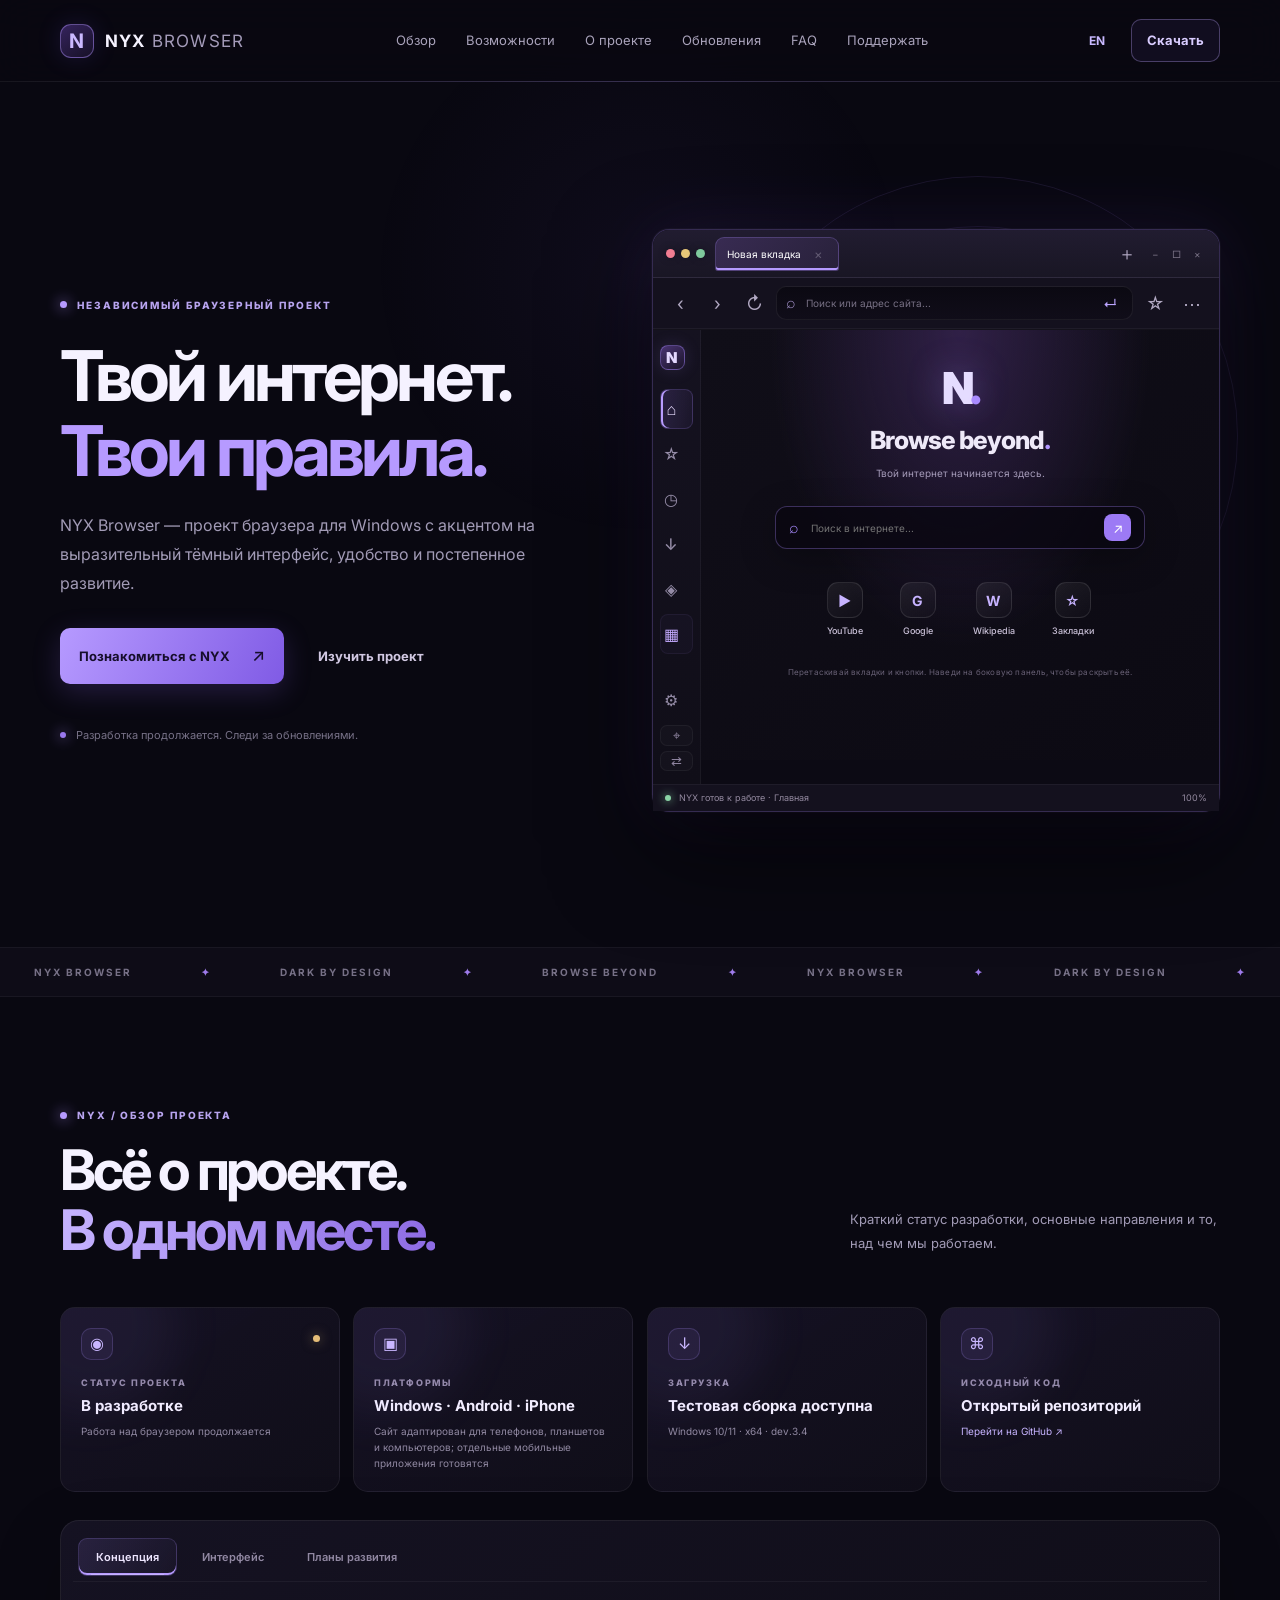
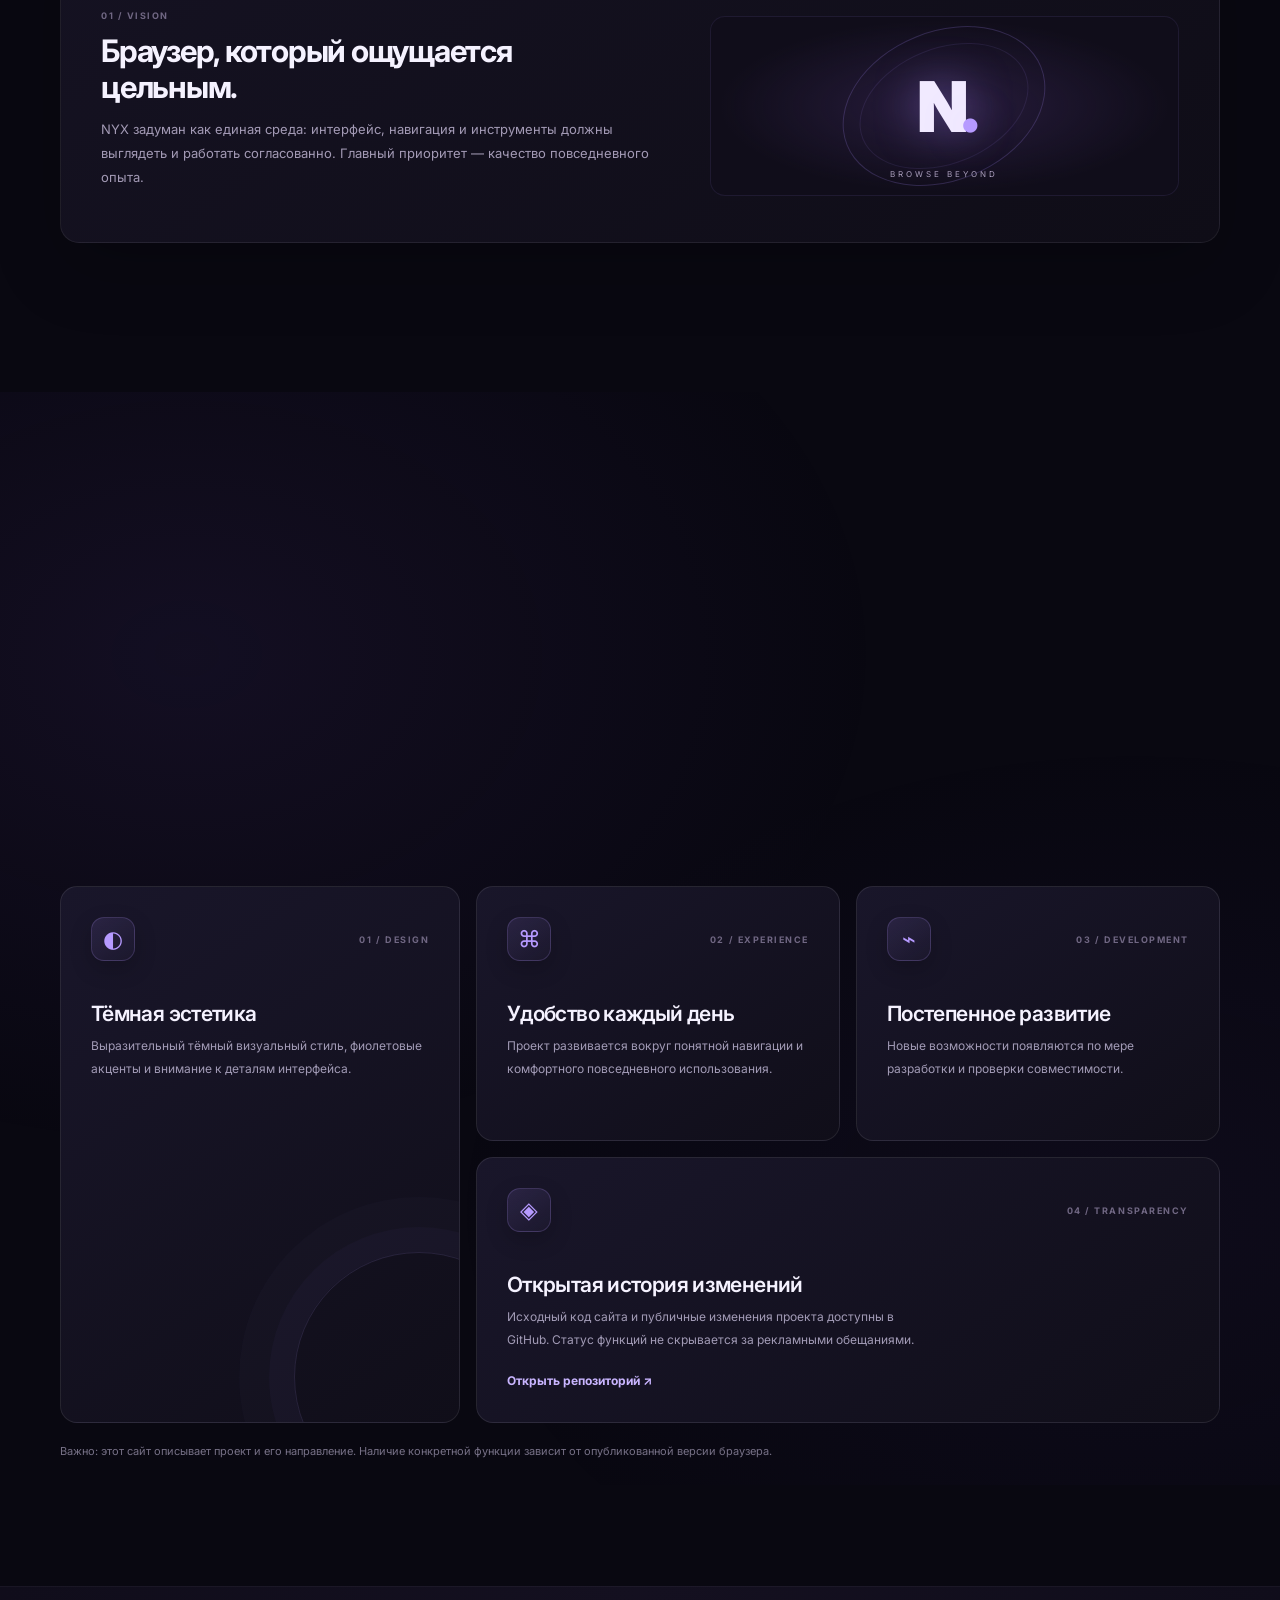
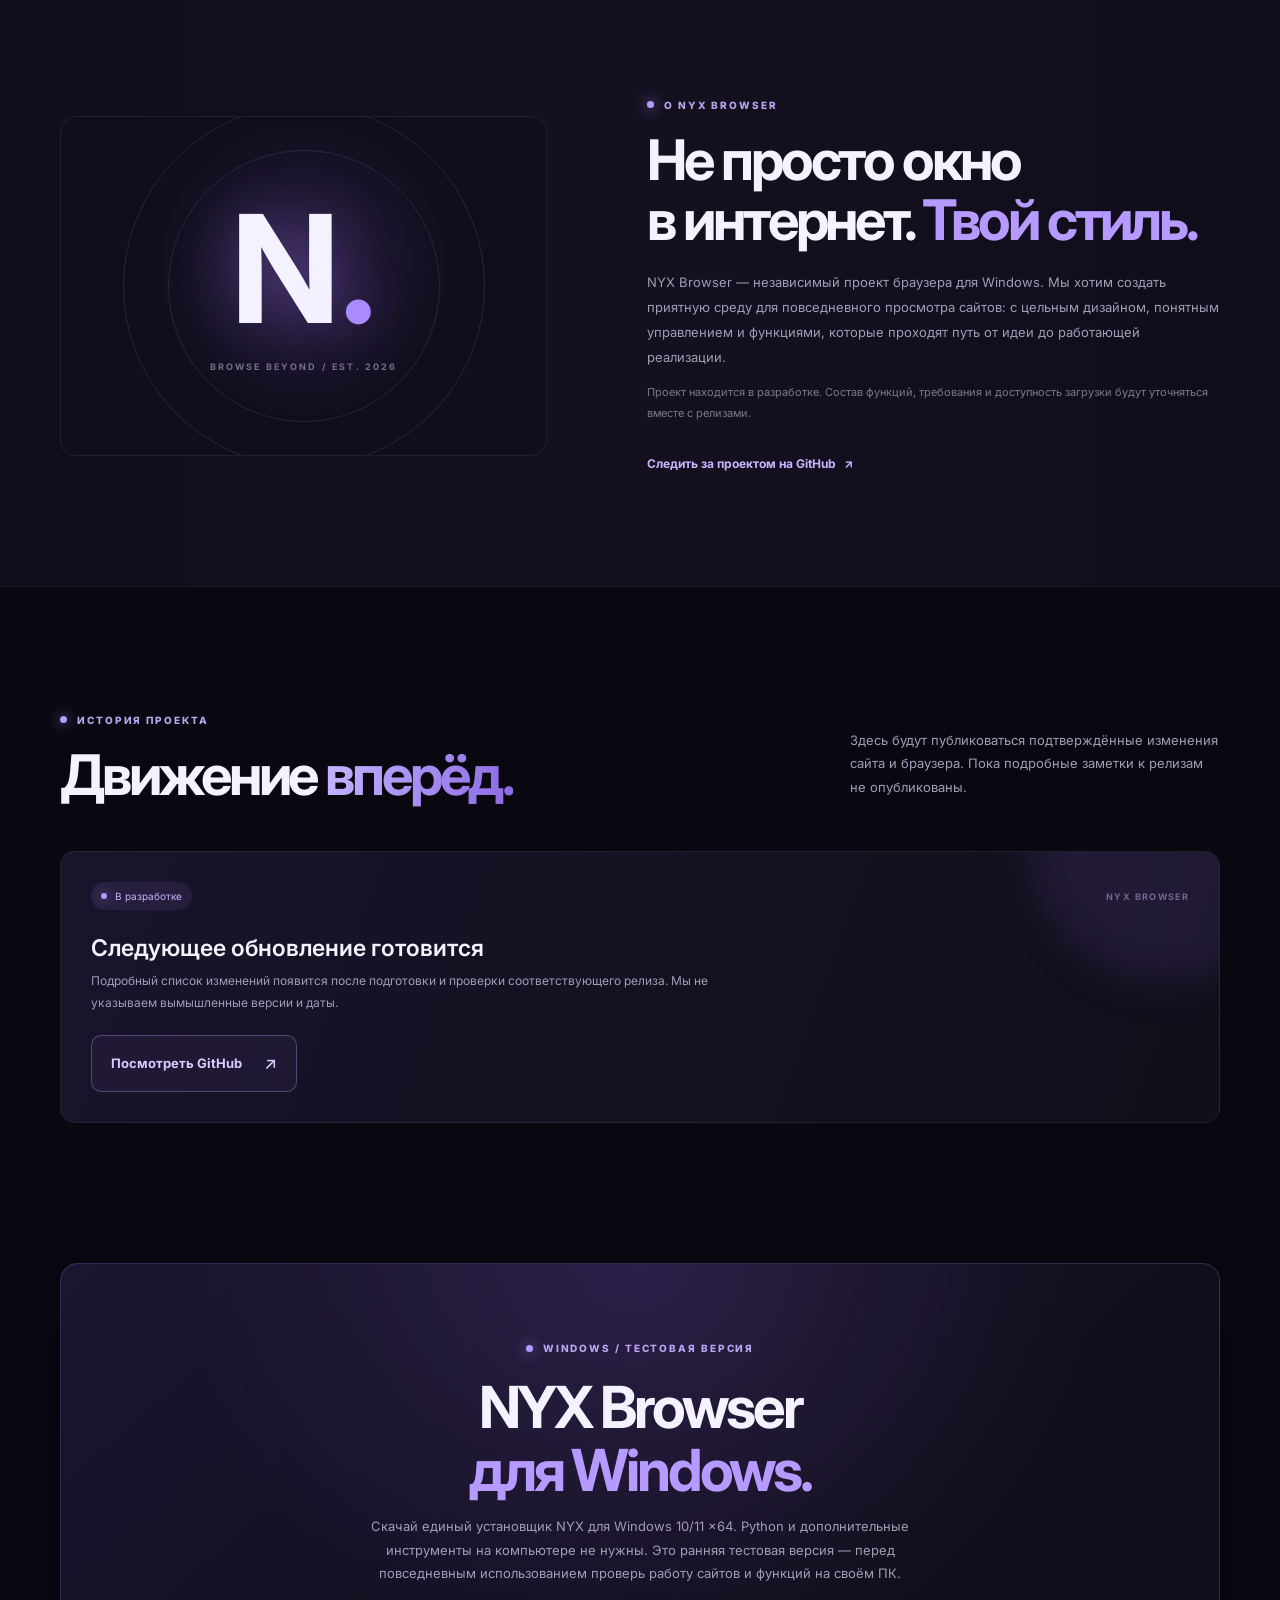
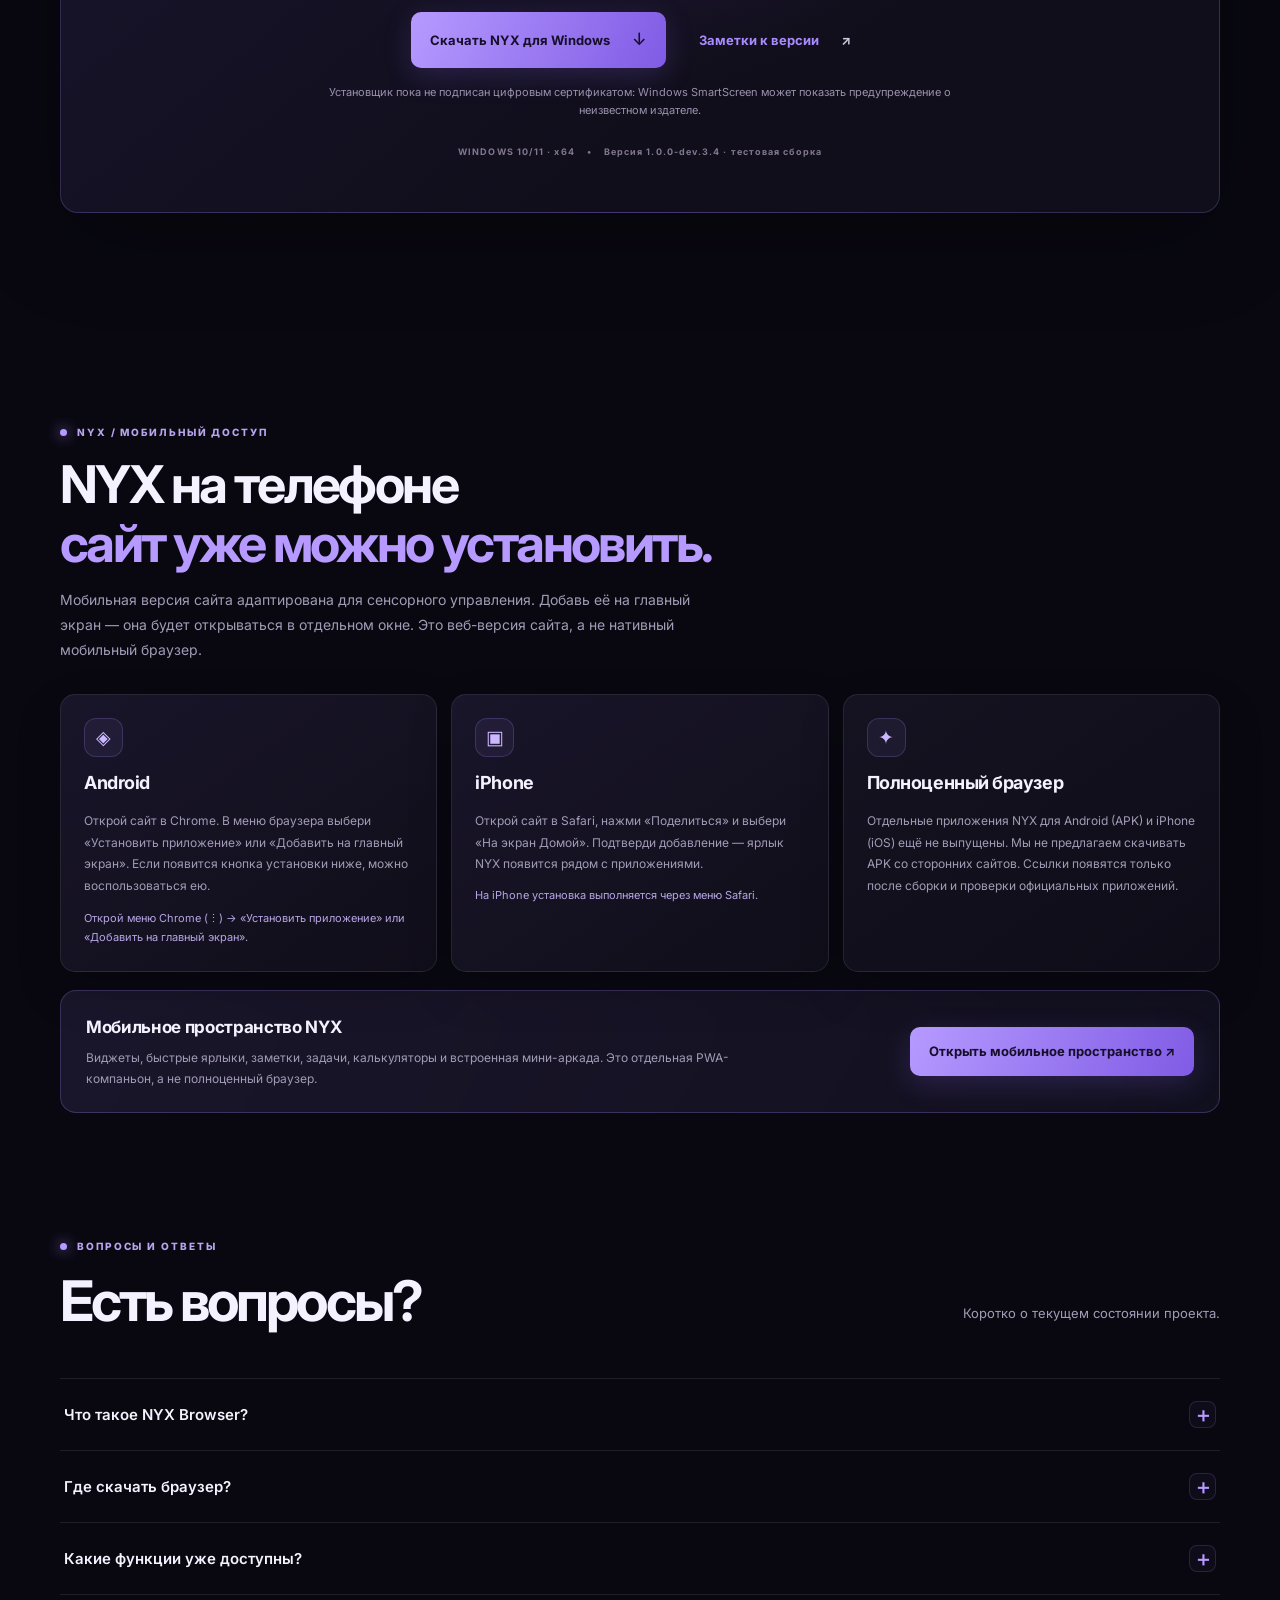
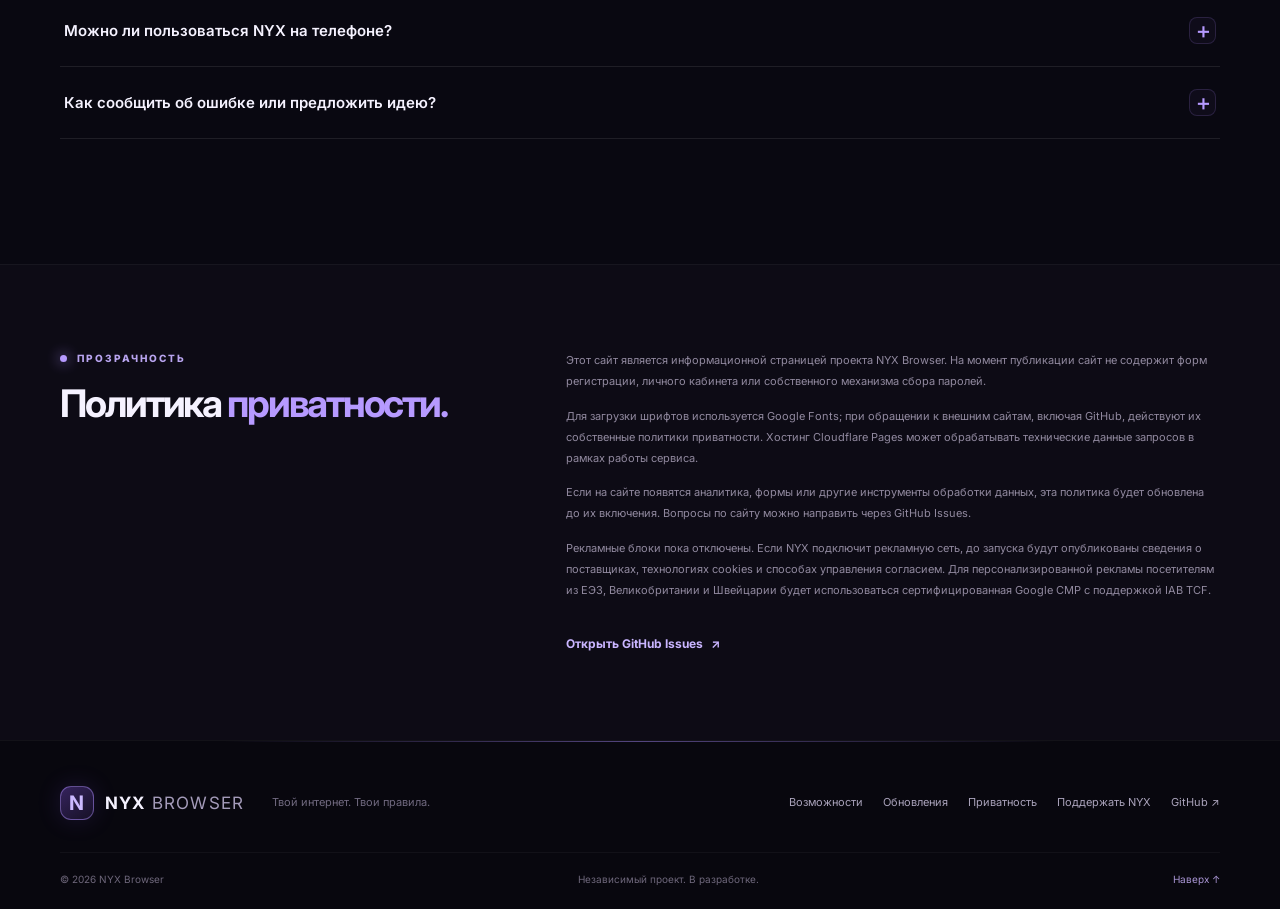
==== commit 7874f5dc: "Fix installer directory permissions and remove failing preflight" ====
--- a/index.html
+++ b/index.html
@@ -112,7 +112,7 @@
 <div class="nyx-ad-slot" data-nyx-ad-anchor aria-label="Advertisement"></div>
 <section class="about-section" id="about"><div class="wrap about-layout"><div class="about-mark"><div class="big-n">N<span>.</span></div><div class="mark-caption">BROWSE BEYOND / EST. 2026</div></div><div class="about-copy"><div class="eyebrow"><i></i><span data-i18n="aboutEyebrow">О NYX BROWSER</span></div><h2 data-i18n="aboutTitle">Не просто окно<br>в интернет. <em>Твой стиль.</em></h2><p data-i18n="aboutText">NYX Browser — независимый проект браузера для Windows. Мы хотим создать приятную среду для повседневного просмотра сайтов: с цельным дизайном, понятным управлением и функциями, которые проходят путь от идеи до работающей реализации.</p><p class="about-small" data-i18n="aboutSmall">Проект находится в разработке. Состав функций, требования и доступность загрузки будут уточняться вместе с релизами.</p><a class="text-link" href="https://github.com/vmvlad1029384756-hash/nyx-browser" target="_blank" rel="noopener"><span data-i18n="aboutGithub">Следить за проектом на GitHub</span> ↗</a></div></div></section>
 <section class="section wrap updates-section" id="changelog"><div class="section-head"><div><div class="eyebrow"><i></i><span data-i18n="updatesEyebrow">ИСТОРИЯ ПРОЕКТА</span></div><h2 data-i18n="updatesTitle">Движение <em>вперёд.</em></h2></div><p data-i18n="updatesLead">Здесь будут публиковаться подтверждённые изменения сайта и браузера. Пока подробные заметки к релизам не опубликованы.</p></div><div class="update-panel"><div class="update-status"><span class="status-pill"><i></i><span data-i18n="statusDev">В разработке</span></span><span class="update-date">NYX BROWSER</span></div><h3 data-i18n="updateCurrent">Следующее обновление готовится</h3><p data-i18n="updateText">Подробный список изменений появится после подготовки и проверки соответствующего релиза. Мы не указываем вымышленные версии и даты.</p><a class="btn btn-outline" href="https://github.com/vmvlad1029384756-hash/nyx-browser" target="_blank" rel="noopener"><span data-i18n="viewGithub">Посмотреть GitHub</span><b>↗</b></a></div></section>
-<section class="download-section" id="download"><div class="wrap"><div class="download-panel"><div class="download-glow"></div><div class="eyebrow"><i></i><span data-i18n="downloadEyebrow">WINDOWS / ТЕСТОВАЯ ВЕРСИЯ</span></div><h2 data-i18n="downloadTitle">NYX Browser<br><em>для Windows.</em></h2><p data-i18n="downloadText">Скачай единый установщик NYX для Windows 10/11 x64. Python и дополнительные инструменты на компьютере не нужны. Это ранняя тестовая версия — перед повседневным использованием проверь работу сайтов и функций на своём ПК.</p><div class="download-actions"><a class="btn btn-primary" href="https://github.com/vmvlad1029384756-hash/nyx-browser/releases/download/v1.0.0-dev.3.4/NYX_Browser_1.0.0-dev.3.4_Setup_x64.exe"><span data-i18n="downloadButton">Скачать NYX для Windows</span><b>↓</b></a><a class="btn btn-quiet" href="https://github.com/vmvlad1029384756-hash/nyx-browser/releases/tag/v1.0.0-dev.3.4" target="_blank" rel="noopener"><span data-i18n="downloadGithub">Заметки к версии</span> ↗</a></div><p class="download-note" data-i18n="downloadNotice">Установщик пока не подписан цифровым сертификатом: Windows SmartScreen может показать предупреждение о неизвестном издателе.</p><div class="download-meta"><span>WINDOWS 10/11 · x64</span><span>•</span><span data-i18n="downloadStatus">Версия 1.0.0-dev.3.4 · тестовая сборка</span></div></div></div></section>
+<section class="download-section" id="download"><div class="wrap"><div class="download-panel"><div class="download-glow"></div><div class="eyebrow"><i></i><span data-i18n="downloadEyebrow">WINDOWS / ТЕСТОВАЯ ВЕРСИЯ</span></div><h2 data-i18n="downloadTitle">NYX Browser<br><em>для Windows.</em></h2><p data-i18n="downloadText">Скачай единый установщик NYX для Windows 10/11 x64. Python и дополнительные инструменты на компьютере не нужны. Это ранняя тестовая версия — перед повседневным использованием проверь работу сайтов и функций на своём ПК.</p><div class="download-actions"><a class="btn btn-primary" href="https://github.com/vmvlad1029384756-hash/nyx-browser/releases/download/v1.0.0-dev.3.5/NYX_Browser_1.0.0-dev.3.5_Setup_x64.exe"><span data-i18n="downloadButton">Скачать NYX для Windows</span><b>↓</b></a><a class="btn btn-quiet" href="https://github.com/vmvlad1029384756-hash/nyx-browser/releases/tag/v1.0.0-dev.3.5" target="_blank" rel="noopener"><span data-i18n="downloadGithub">Заметки к версии</span> ↗</a></div><p class="download-note" data-i18n="downloadNotice">Установщик пока не подписан цифровым сертификатом: Windows SmartScreen может показать предупреждение о неизвестном издателе.</p><div class="download-meta"><span>WINDOWS 10/11 · x64</span><span>•</span><span data-i18n="downloadStatus">Версия 1.0.0-dev.3.5 · тестовая сборка</span></div></div></div></section>
 <section class="mobile-install-section section wrap" id="mobile" aria-labelledby="mobile-install-title">
   <div class="mobile-install-heading">
     <div class="eyebrow"><i></i><span data-mobile-ru="NYX / МОБИЛЬНЫЙ ДОСТУП" data-mobile-en="NYX / MOBILE ACCESS">NYX / МОБИЛЬНЫЙ ДОСТУП</span></div>
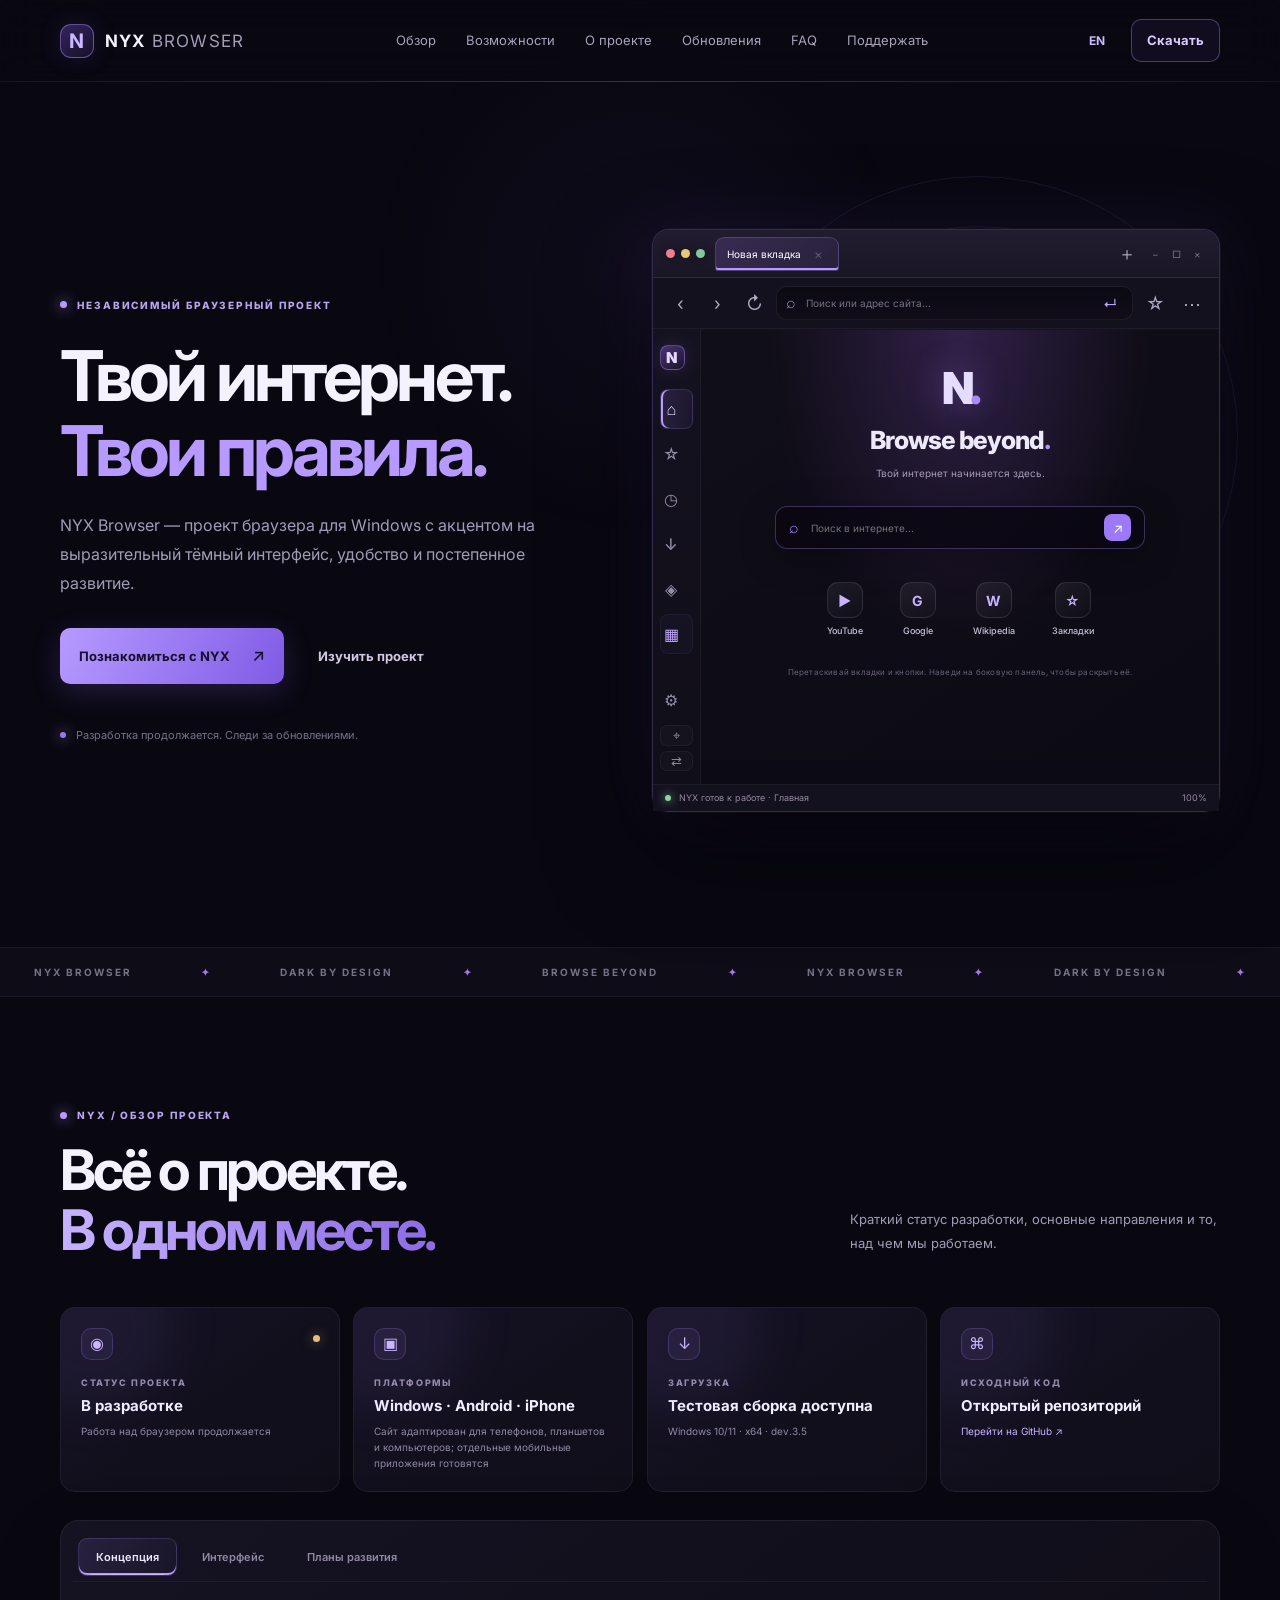
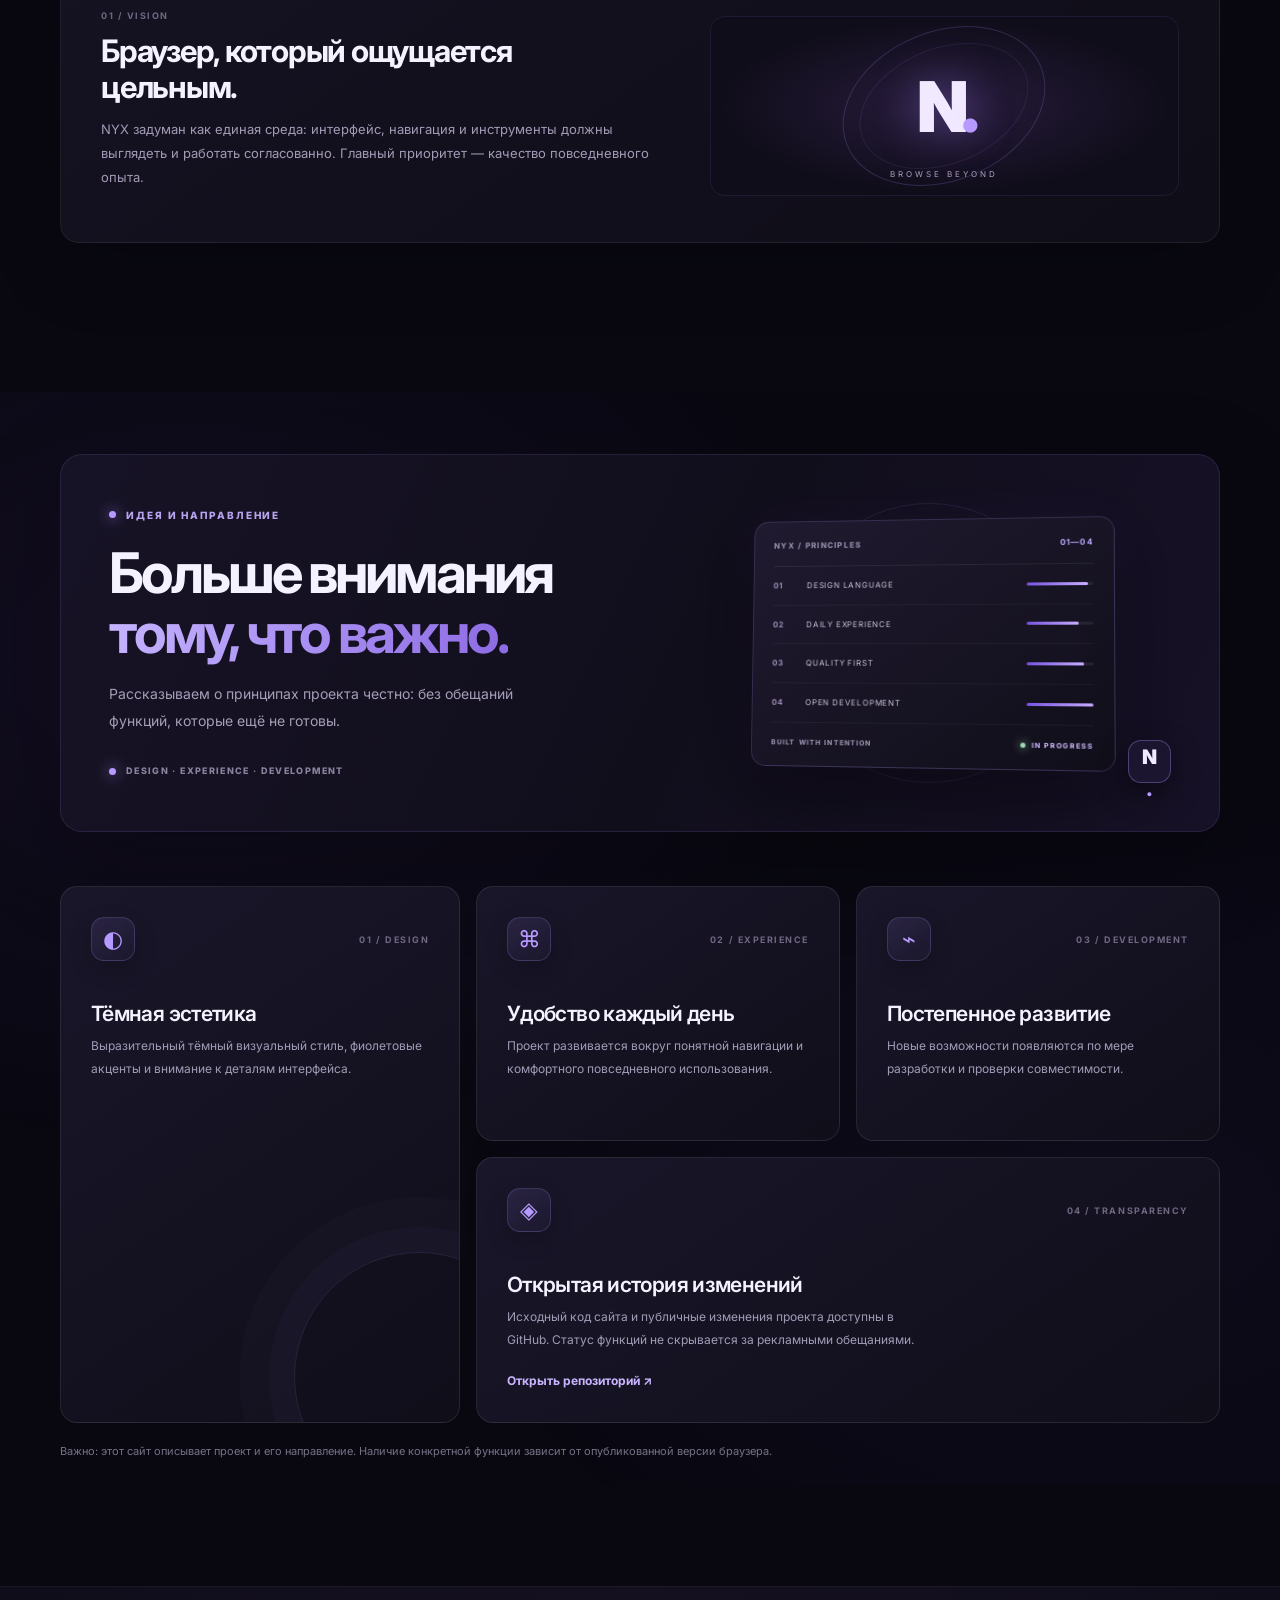
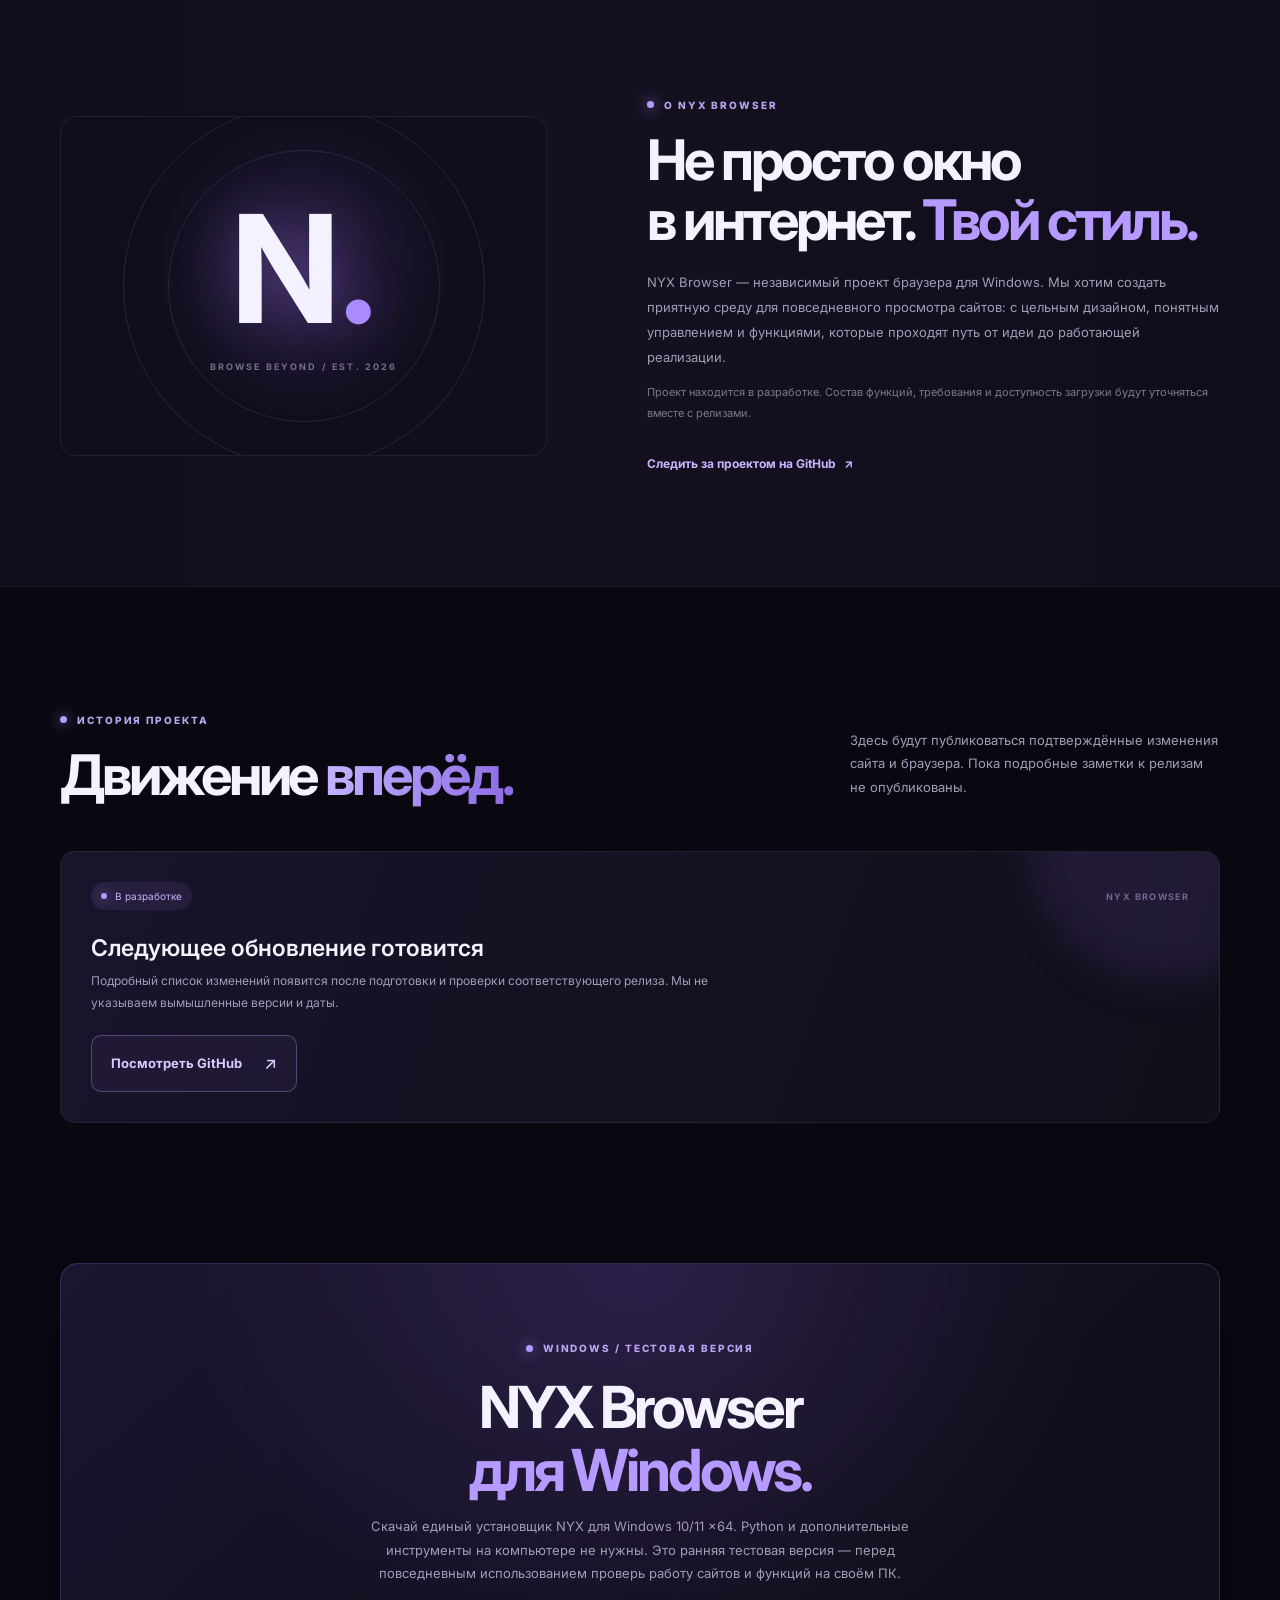
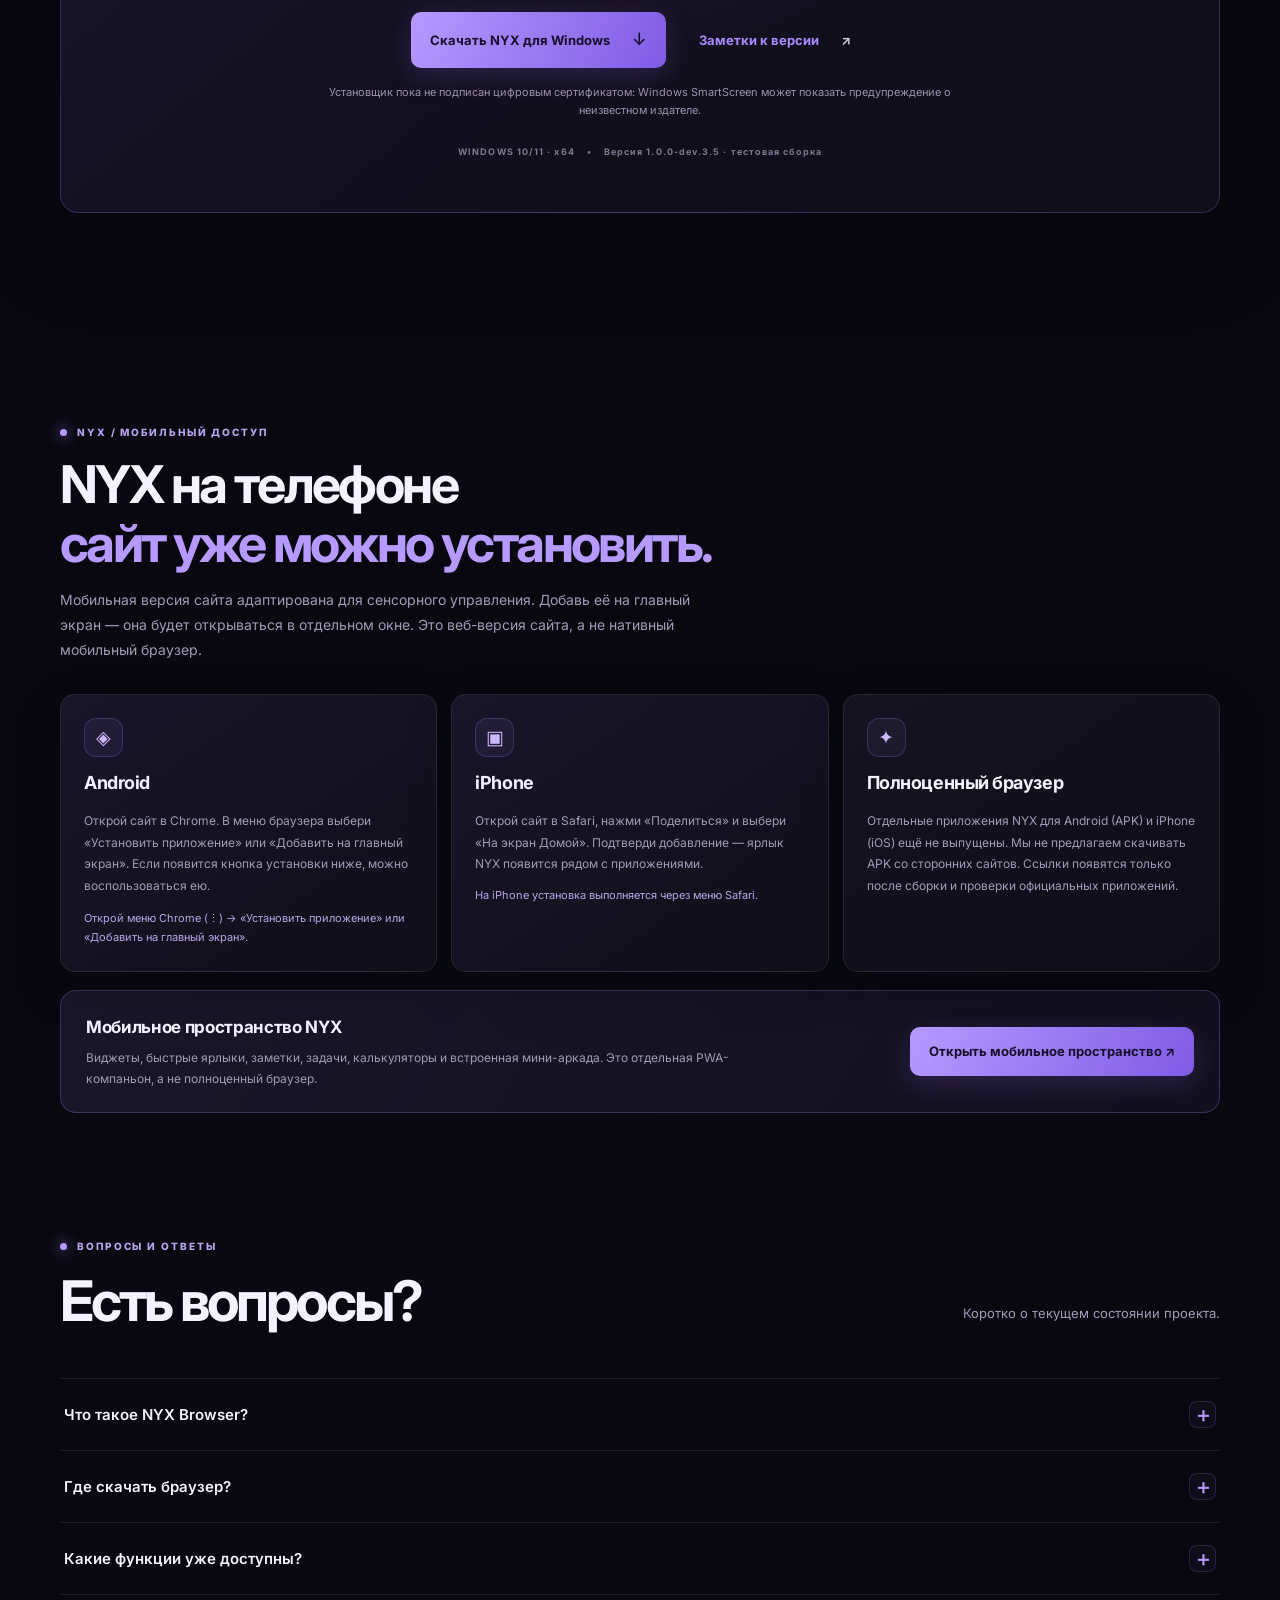
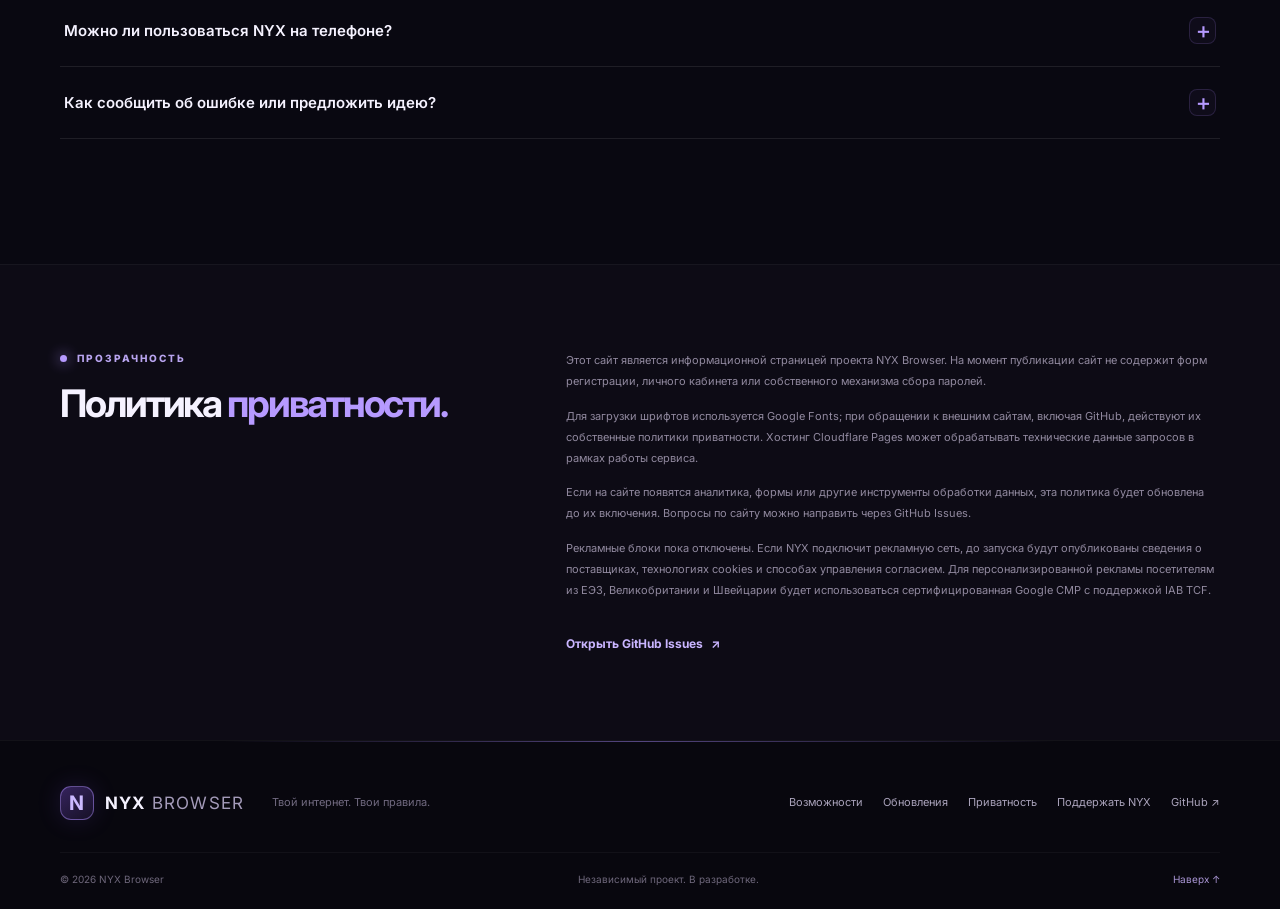
==== commit 832534ed: "Redesign installer defaults and permissions for dev.3.6" ====
--- a/index.html
+++ b/index.html
@@ -112,7 +112,7 @@
 <div class="nyx-ad-slot" data-nyx-ad-anchor aria-label="Advertisement"></div>
 <section class="about-section" id="about"><div class="wrap about-layout"><div class="about-mark"><div class="big-n">N<span>.</span></div><div class="mark-caption">BROWSE BEYOND / EST. 2026</div></div><div class="about-copy"><div class="eyebrow"><i></i><span data-i18n="aboutEyebrow">О NYX BROWSER</span></div><h2 data-i18n="aboutTitle">Не просто окно<br>в интернет. <em>Твой стиль.</em></h2><p data-i18n="aboutText">NYX Browser — независимый проект браузера для Windows. Мы хотим создать приятную среду для повседневного просмотра сайтов: с цельным дизайном, понятным управлением и функциями, которые проходят путь от идеи до работающей реализации.</p><p class="about-small" data-i18n="aboutSmall">Проект находится в разработке. Состав функций, требования и доступность загрузки будут уточняться вместе с релизами.</p><a class="text-link" href="https://github.com/vmvlad1029384756-hash/nyx-browser" target="_blank" rel="noopener"><span data-i18n="aboutGithub">Следить за проектом на GitHub</span> ↗</a></div></div></section>
 <section class="section wrap updates-section" id="changelog"><div class="section-head"><div><div class="eyebrow"><i></i><span data-i18n="updatesEyebrow">ИСТОРИЯ ПРОЕКТА</span></div><h2 data-i18n="updatesTitle">Движение <em>вперёд.</em></h2></div><p data-i18n="updatesLead">Здесь будут публиковаться подтверждённые изменения сайта и браузера. Пока подробные заметки к релизам не опубликованы.</p></div><div class="update-panel"><div class="update-status"><span class="status-pill"><i></i><span data-i18n="statusDev">В разработке</span></span><span class="update-date">NYX BROWSER</span></div><h3 data-i18n="updateCurrent">Следующее обновление готовится</h3><p data-i18n="updateText">Подробный список изменений появится после подготовки и проверки соответствующего релиза. Мы не указываем вымышленные версии и даты.</p><a class="btn btn-outline" href="https://github.com/vmvlad1029384756-hash/nyx-browser" target="_blank" rel="noopener"><span data-i18n="viewGithub">Посмотреть GitHub</span><b>↗</b></a></div></section>
-<section class="download-section" id="download"><div class="wrap"><div class="download-panel"><div class="download-glow"></div><div class="eyebrow"><i></i><span data-i18n="downloadEyebrow">WINDOWS / ТЕСТОВАЯ ВЕРСИЯ</span></div><h2 data-i18n="downloadTitle">NYX Browser<br><em>для Windows.</em></h2><p data-i18n="downloadText">Скачай единый установщик NYX для Windows 10/11 x64. Python и дополнительные инструменты на компьютере не нужны. Это ранняя тестовая версия — перед повседневным использованием проверь работу сайтов и функций на своём ПК.</p><div class="download-actions"><a class="btn btn-primary" href="https://github.com/vmvlad1029384756-hash/nyx-browser/releases/download/v1.0.0-dev.3.5/NYX_Browser_1.0.0-dev.3.5_Setup_x64.exe"><span data-i18n="downloadButton">Скачать NYX для Windows</span><b>↓</b></a><a class="btn btn-quiet" href="https://github.com/vmvlad1029384756-hash/nyx-browser/releases/tag/v1.0.0-dev.3.5" target="_blank" rel="noopener"><span data-i18n="downloadGithub">Заметки к версии</span> ↗</a></div><p class="download-note" data-i18n="downloadNotice">Установщик пока не подписан цифровым сертификатом: Windows SmartScreen может показать предупреждение о неизвестном издателе.</p><div class="download-meta"><span>WINDOWS 10/11 · x64</span><span>•</span><span data-i18n="downloadStatus">Версия 1.0.0-dev.3.5 · тестовая сборка</span></div></div></div></section>
+<section class="download-section" id="download"><div class="wrap"><div class="download-panel"><div class="download-glow"></div><div class="eyebrow"><i></i><span data-i18n="downloadEyebrow">WINDOWS / ТЕСТОВАЯ ВЕРСИЯ</span></div><h2 data-i18n="downloadTitle">NYX Browser<br><em>для Windows.</em></h2><p data-i18n="downloadText">Скачай единый установщик NYX для Windows 10/11 x64. Python и дополнительные инструменты на компьютере не нужны. Это ранняя тестовая версия — перед повседневным использованием проверь работу сайтов и функций на своём ПК.</p><div class="download-actions"><a class="btn btn-primary" href="https://github.com/vmvlad1029384756-hash/nyx-browser/releases/download/v1.0.0-dev.3.6/NYX_Browser_1.0.0-dev.3.6_Setup_x64.exe"><span data-i18n="downloadButton">Скачать NYX для Windows</span><b>↓</b></a><a class="btn btn-quiet" href="https://github.com/vmvlad1029384756-hash/nyx-browser/releases/tag/v1.0.0-dev.3.6" target="_blank" rel="noopener"><span data-i18n="downloadGithub">Заметки к версии</span> ↗</a></div><p class="download-note" data-i18n="downloadNotice">Установщик пока не подписан цифровым сертификатом: Windows SmartScreen может показать предупреждение о неизвестном издателе.</p><div class="download-meta"><span>WINDOWS 10/11 · x64</span><span>•</span><span data-i18n="downloadStatus">Версия 1.0.0-dev.3.6 · тестовая сборка</span></div></div></div></section>
 <section class="mobile-install-section section wrap" id="mobile" aria-labelledby="mobile-install-title">
   <div class="mobile-install-heading">
     <div class="eyebrow"><i></i><span data-mobile-ru="NYX / МОБИЛЬНЫЙ ДОСТУП" data-mobile-en="NYX / MOBILE ACCESS">NYX / МОБИЛЬНЫЙ ДОСТУП</span></div>
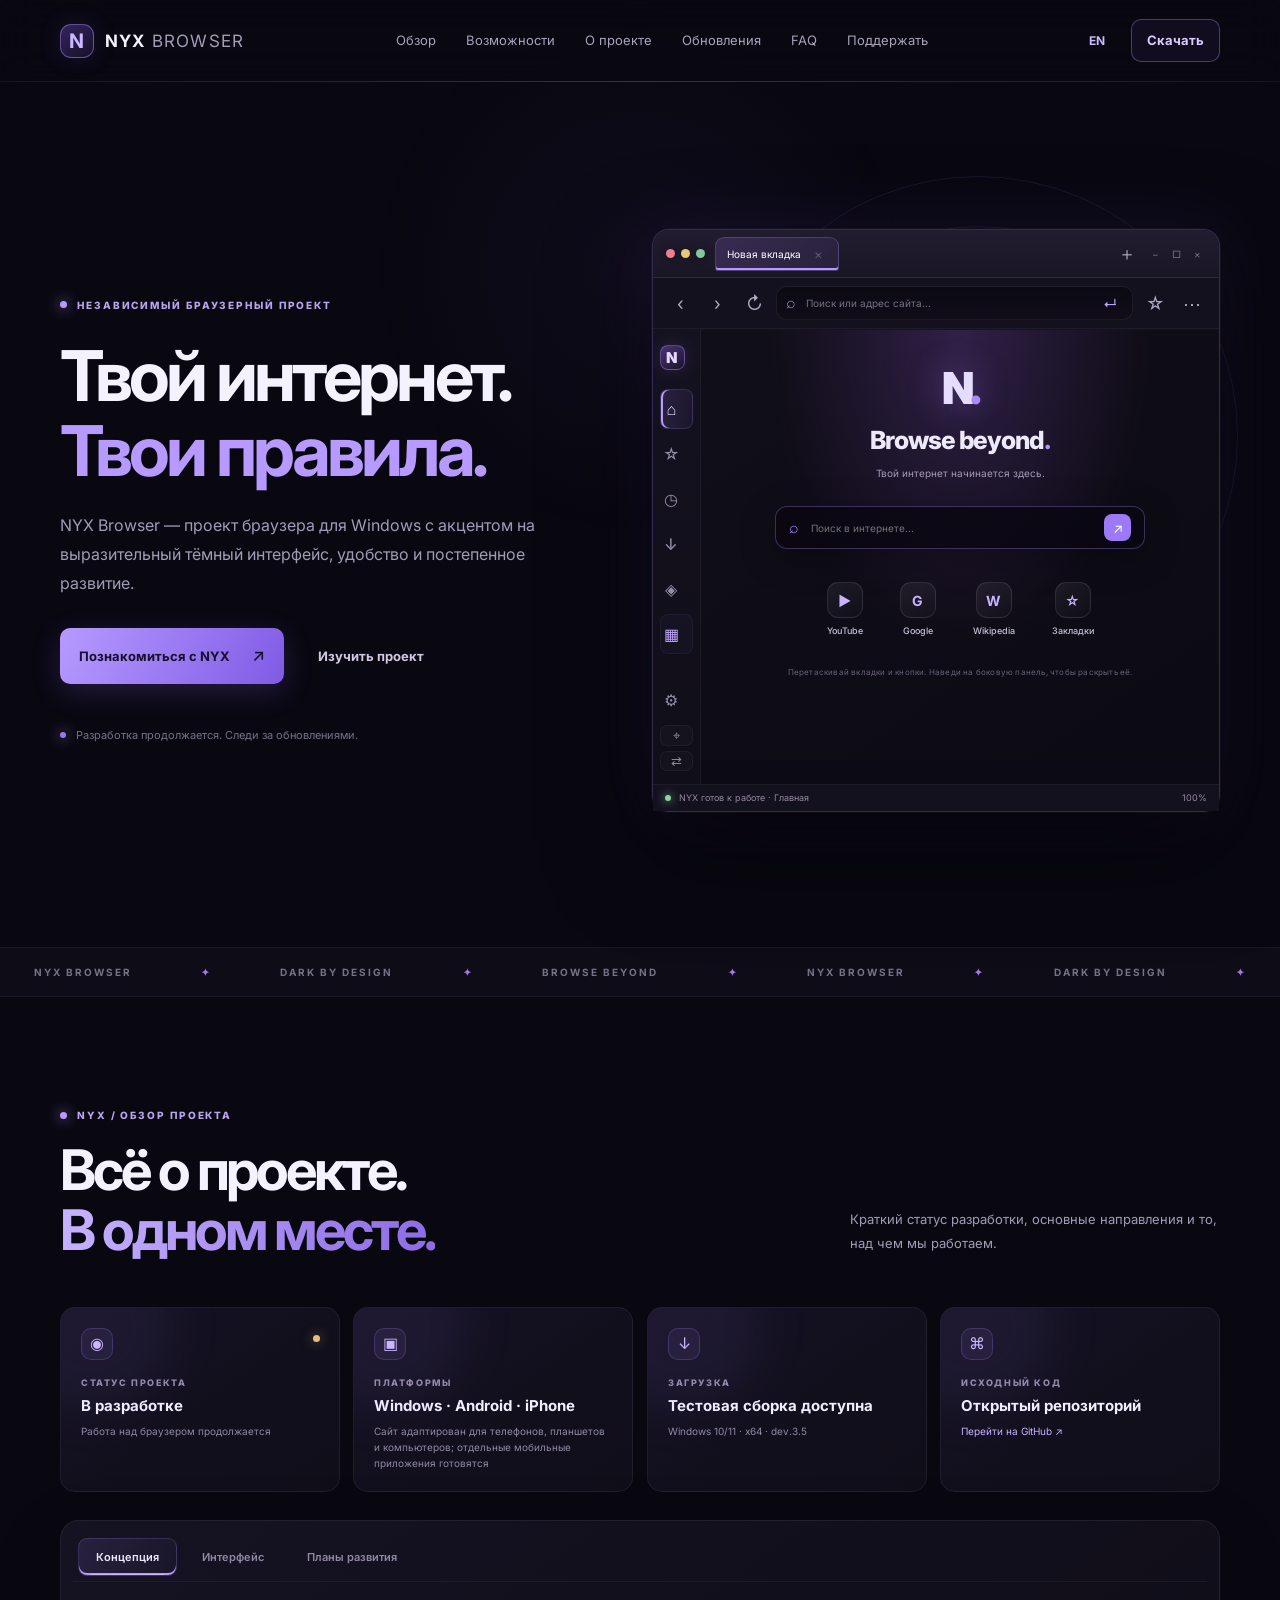
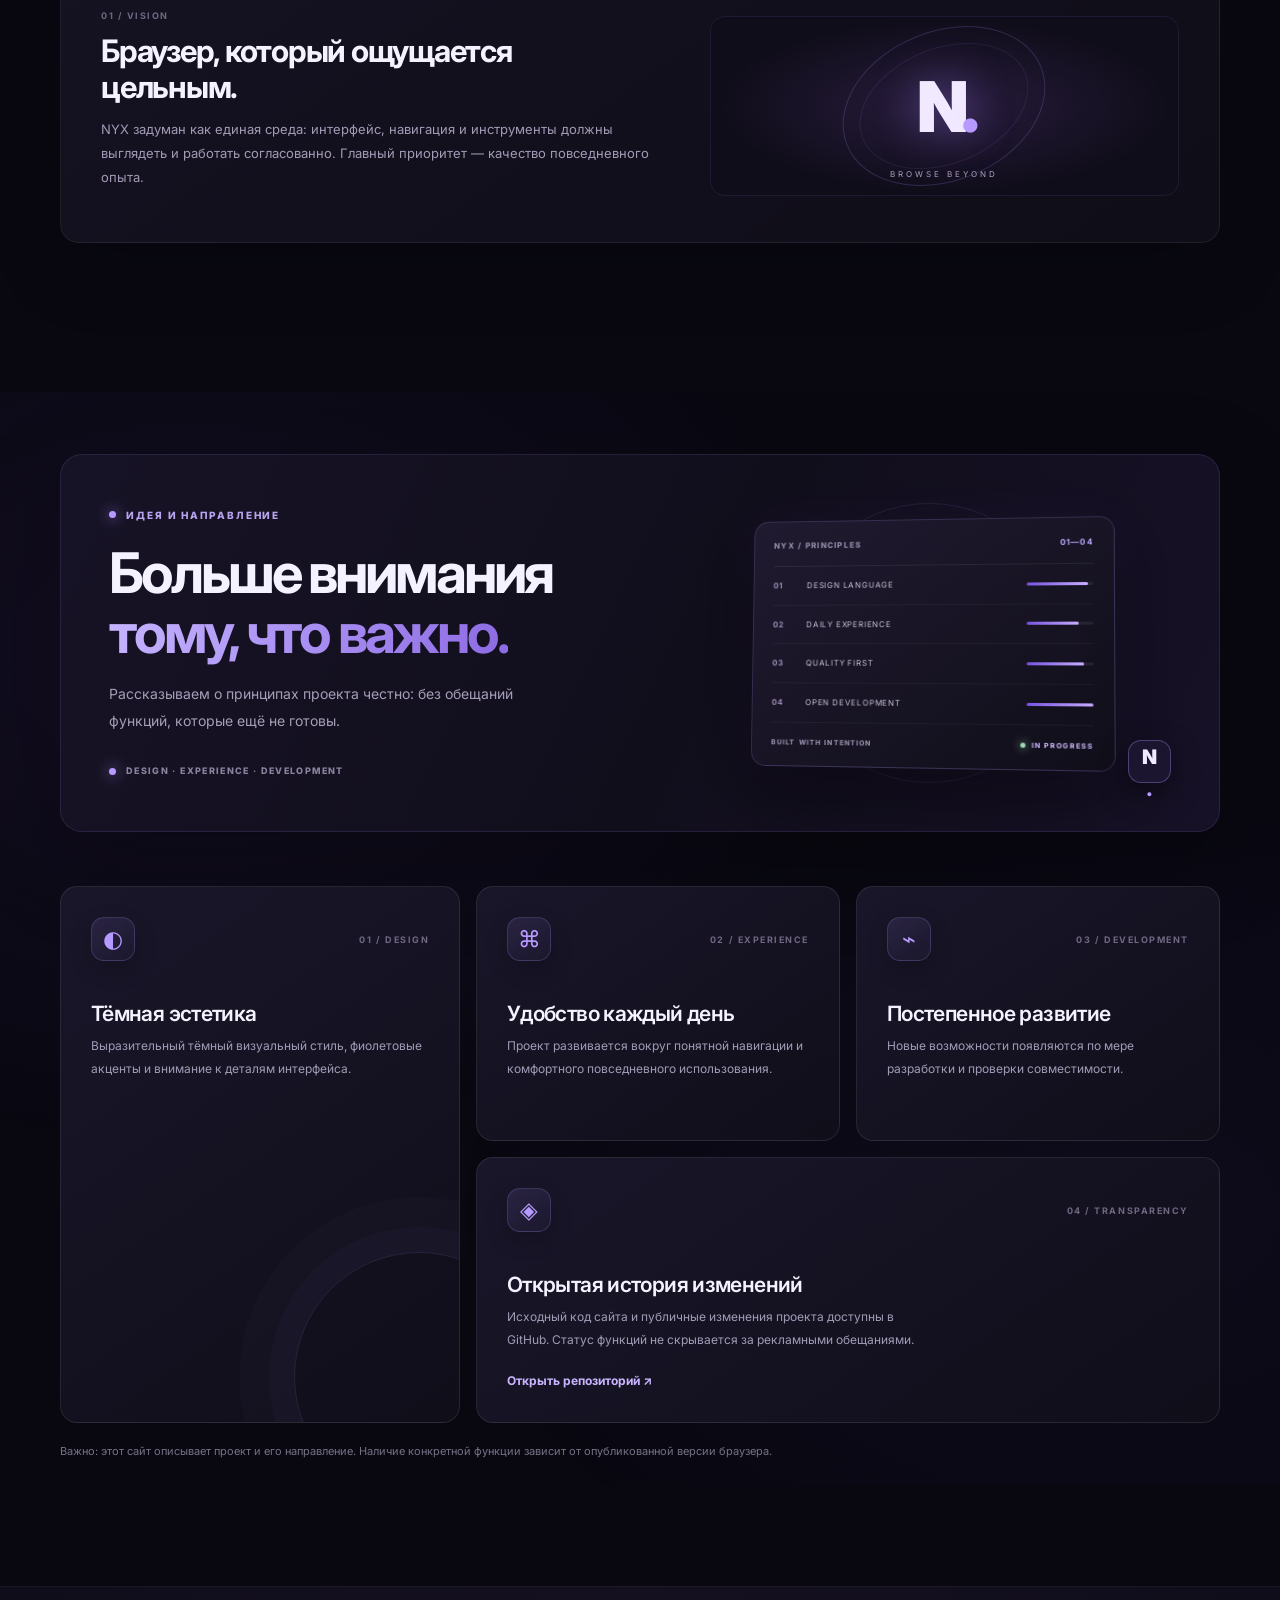
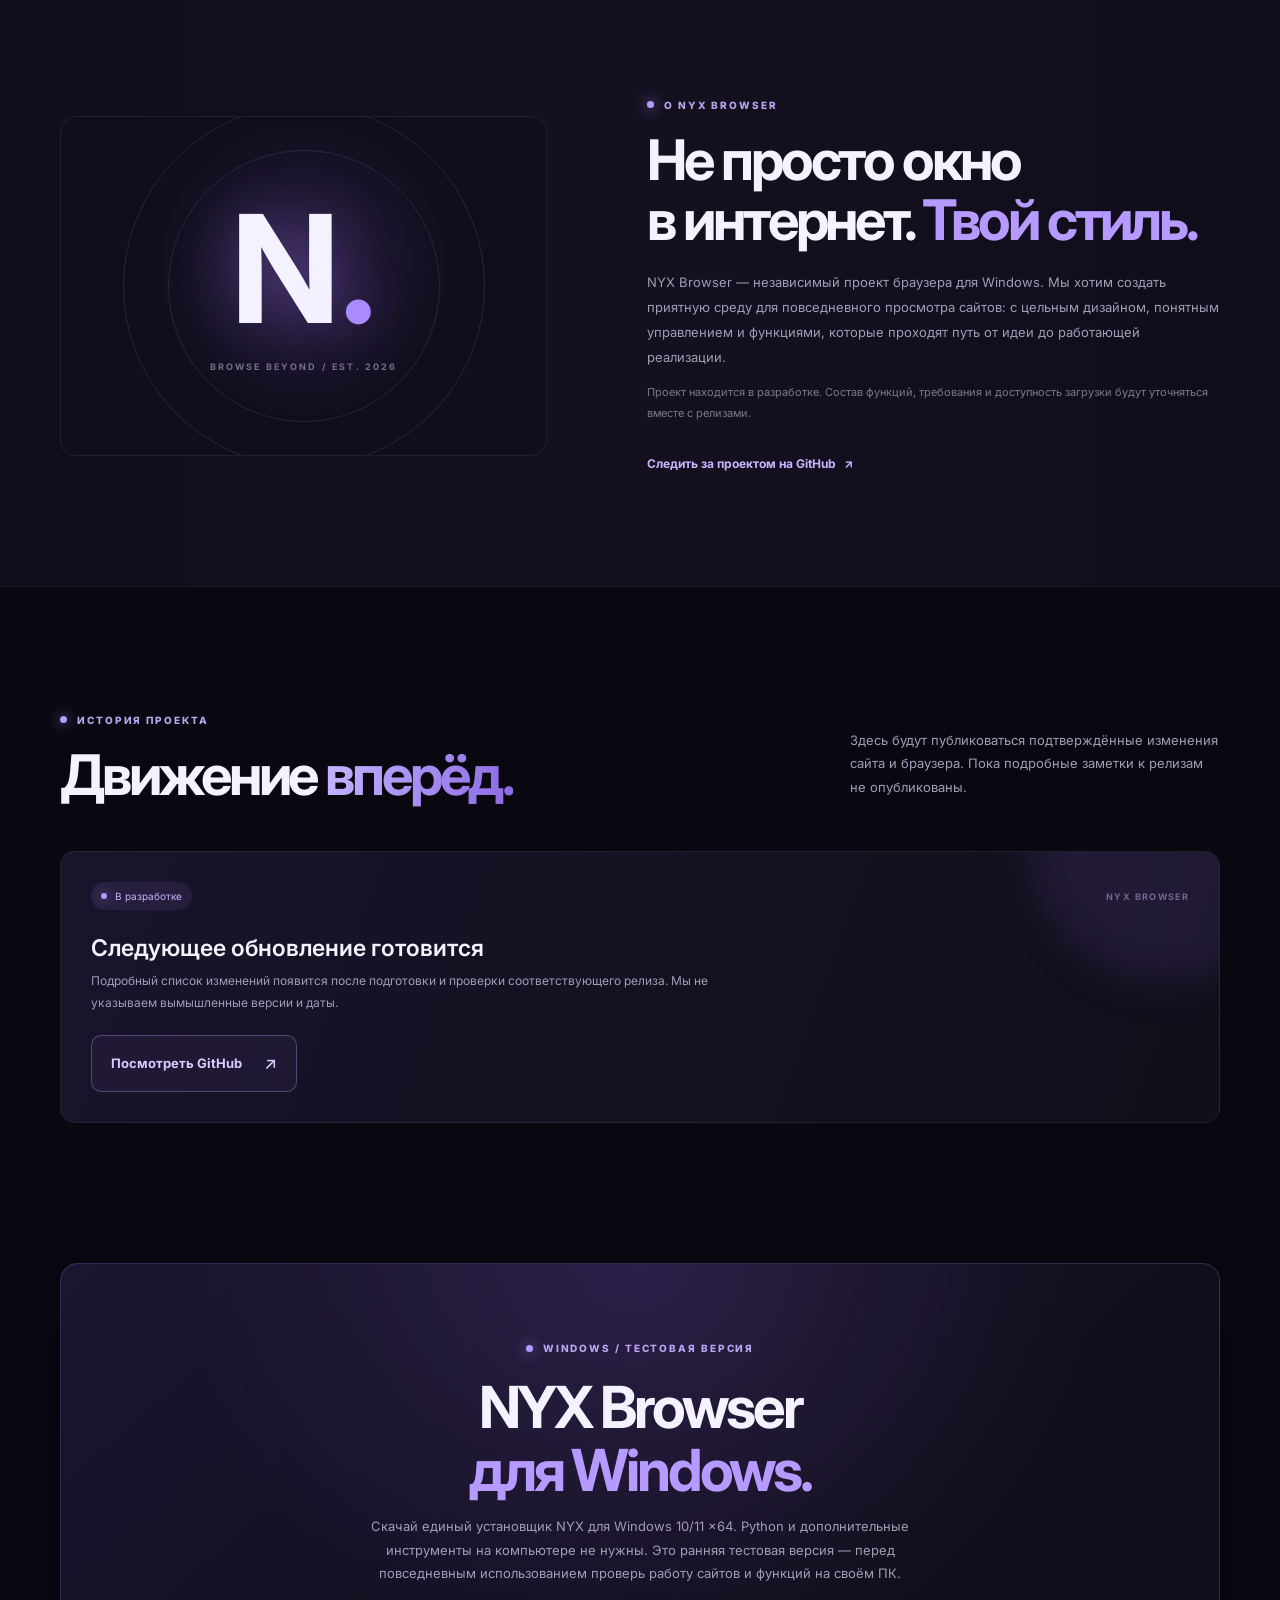
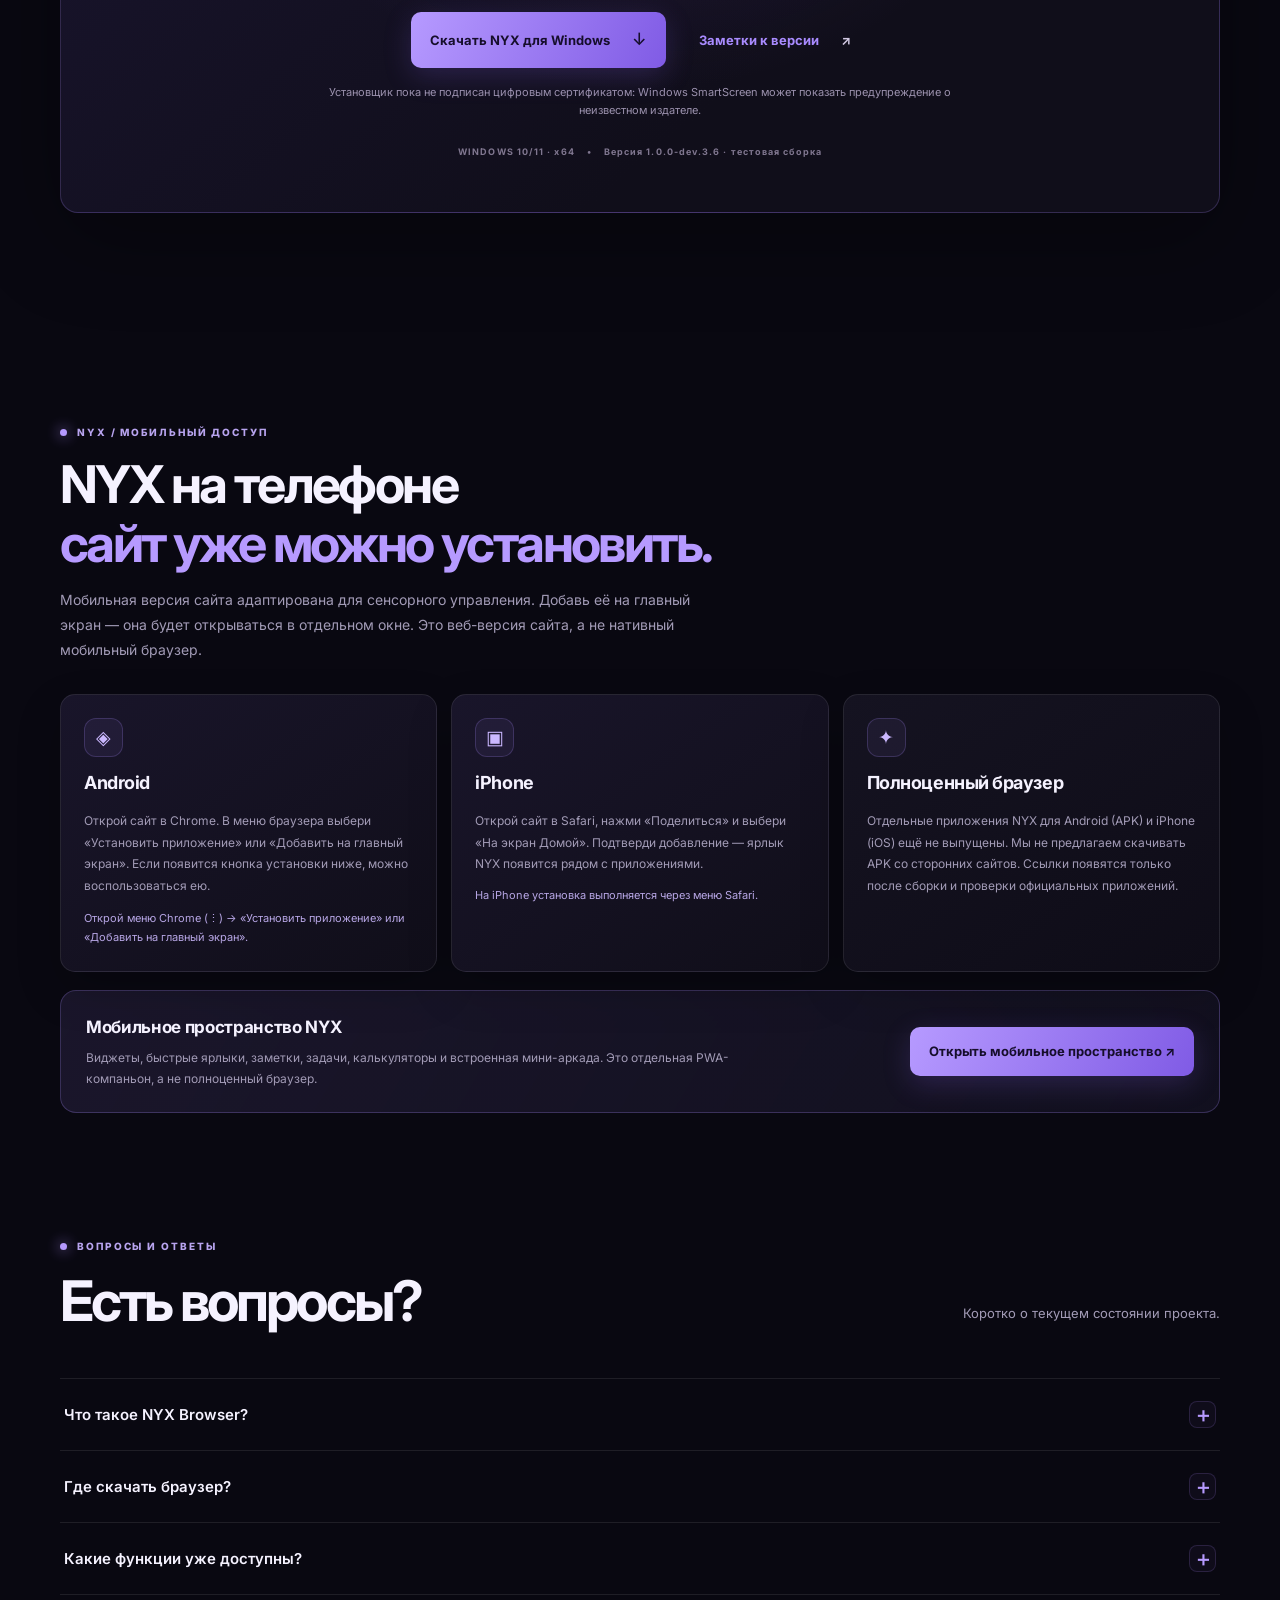
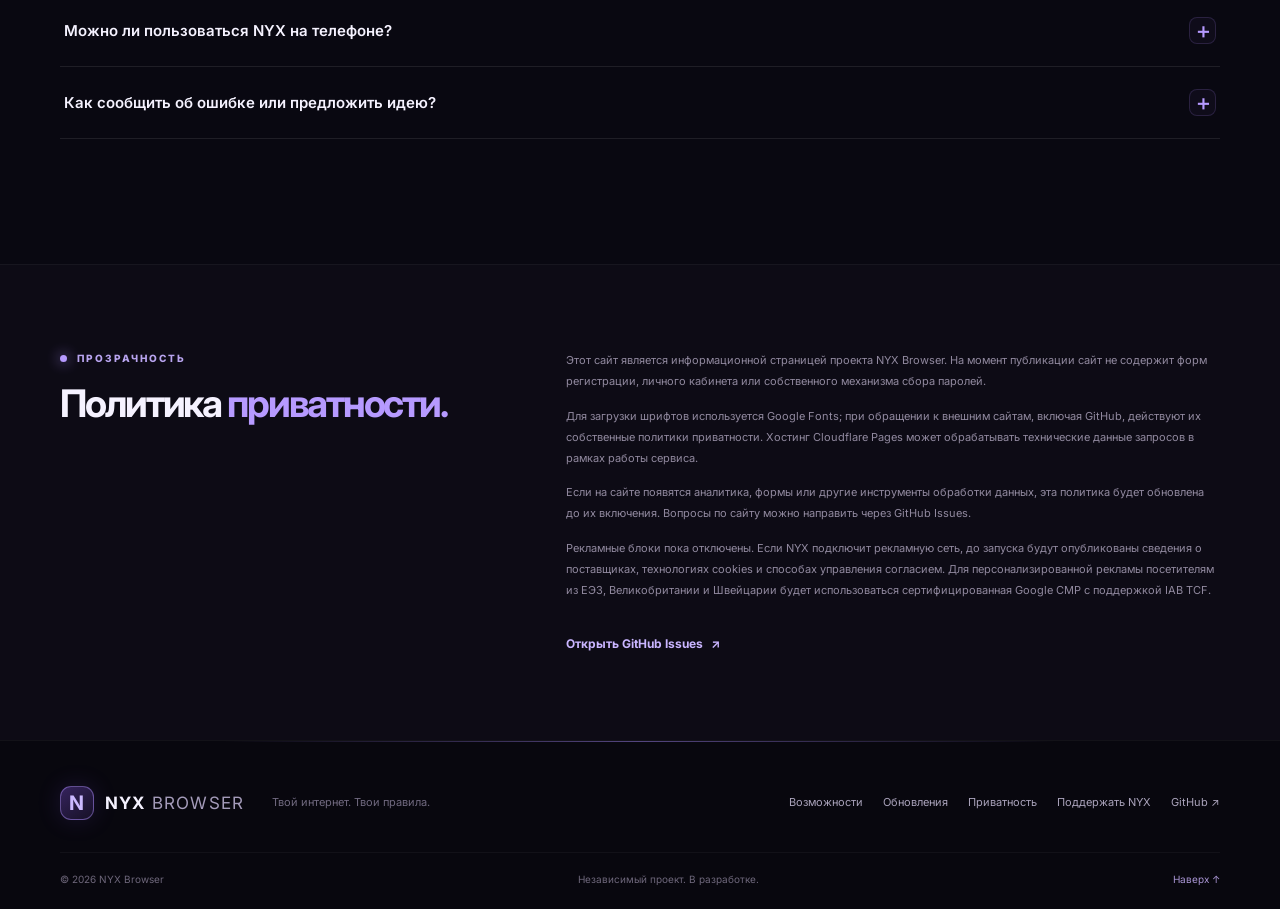
==== commit 3f80ee5b: "Update website download version label to dev.3.6" ====
--- a/index.html
+++ b/index.html
@@ -75,7 +75,7 @@
 <div class="status-widgets">
 <article class="status-widget"><span class="widget-icon">◉</span><span class="widget-label" data-i18n="widgetStatus">СТАТУС ПРОЕКТА</span><strong data-i18n="widgetStatusValue">В разработке</strong><small data-i18n="widgetStatusNote">Работа над браузером продолжается</small><i class="widget-indicator"></i></article>
 <article class="status-widget"><span class="widget-icon">▣</span><span class="widget-label" data-i18n="widgetPlatform">ПЛАТФОРМА</span><strong>Windows · Android · iPhone</strong><small data-i18n="widgetPlatformNote">Сайт доступен на телефонах; мобильные приложения готовятся</small></article>
-<article class="status-widget"><span class="widget-icon">↓</span><span class="widget-label" data-i18n="widgetDownload">ЗАГРУЗКА</span><strong data-i18n="widgetDownloadValue">Тестовая сборка доступна</strong><small data-i18n="widgetDownloadNote">Windows 10/11 · x64 · dev.3.3</small></article>
+<article class="status-widget"><span class="widget-icon">↓</span><span class="widget-label" data-i18n="widgetDownload">ЗАГРУЗКА</span><strong data-i18n="widgetDownloadValue">Тестовая сборка доступна</strong><small data-i18n="widgetDownloadNote">Windows 10/11 · x64 · dev.3.6</small></article>
 <article class="status-widget"><span class="widget-icon">⌘</span><span class="widget-label" data-i18n="widgetSource">ИСХОДНЫЙ КОД</span><strong data-i18n="widgetSourceValue">Открытый репозиторий</strong><small><a href="https://github.com/vmvlad1029384756-hash/nyx-browser" target="_blank" rel="noopener" data-i18n="widgetSourceLink">Перейти на GitHub ↗</a></small></article></div>
 <div class="project-tabs-shell"><div class="project-tabs" role="tablist" aria-label="NYX project information"><button class="project-tab active" role="tab" aria-selected="true" data-project-tab="vision" data-i18n="projectTabVision">Концепция</button><button class="project-tab" role="tab" aria-selected="false" data-project-tab="interface" data-i18n="projectTabInterface">Интерфейс</button><button class="project-tab" role="tab" aria-selected="false" data-project-tab="roadmap" data-i18n="projectTabRoadmap">Планы развития</button></div>
 <div class="project-tab-panel" id="project-tab-panel" role="tabpanel"><div class="project-tab-copy"><span class="card-index" id="project-tab-kicker">01 / VISION</span><h3 id="project-tab-title" data-i18n="projectVisionTitle">Браузер, который ощущается цельным.</h3><p id="project-tab-text" data-i18n="projectVisionText">NYX задуман как единая среда: интерфейс, навигация и инструменты должны выглядеть и работать согласованно. Главный приоритет — качество повседневного опыта.</p></div><div class="project-tab-visual"><div class="visual-orbit"></div><div class="visual-mark">N<span>.</span></div><div class="visual-caption" id="project-tab-caption">BROWSE BEYOND</div></div></div></div>
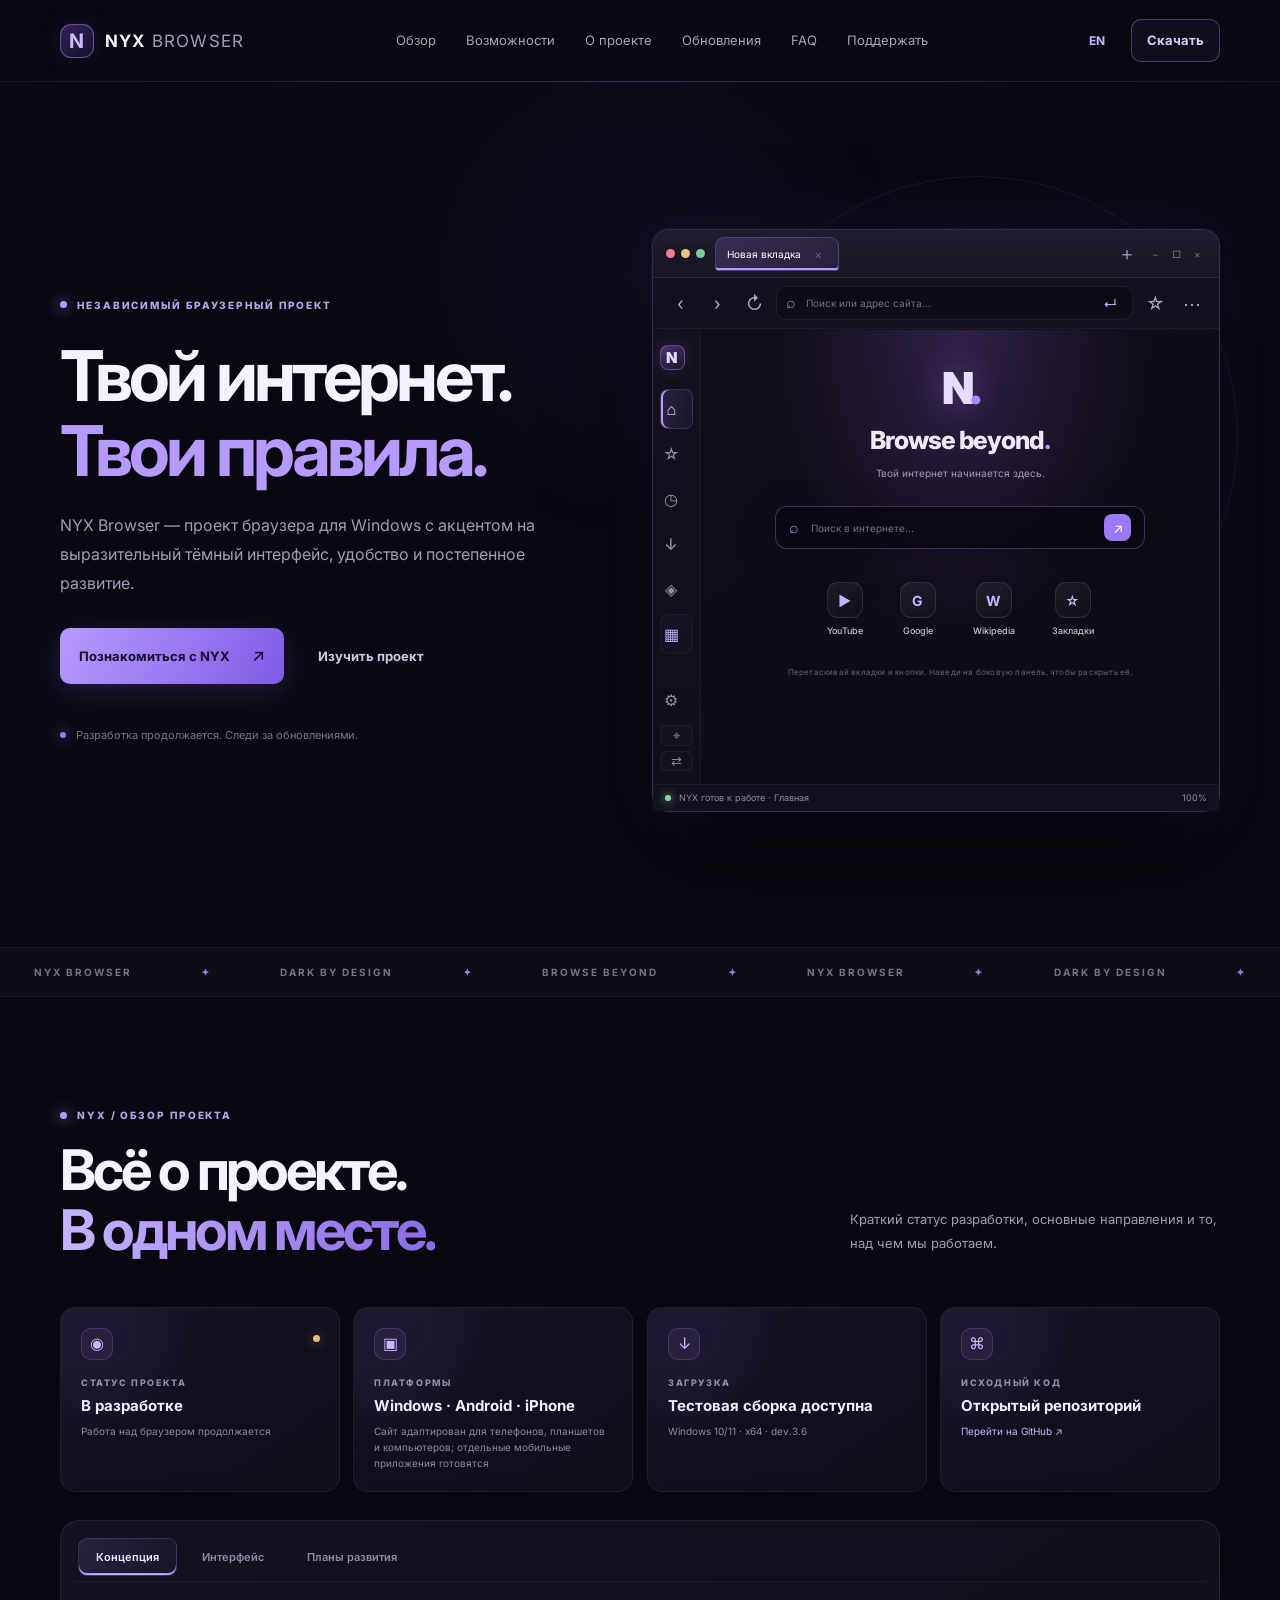
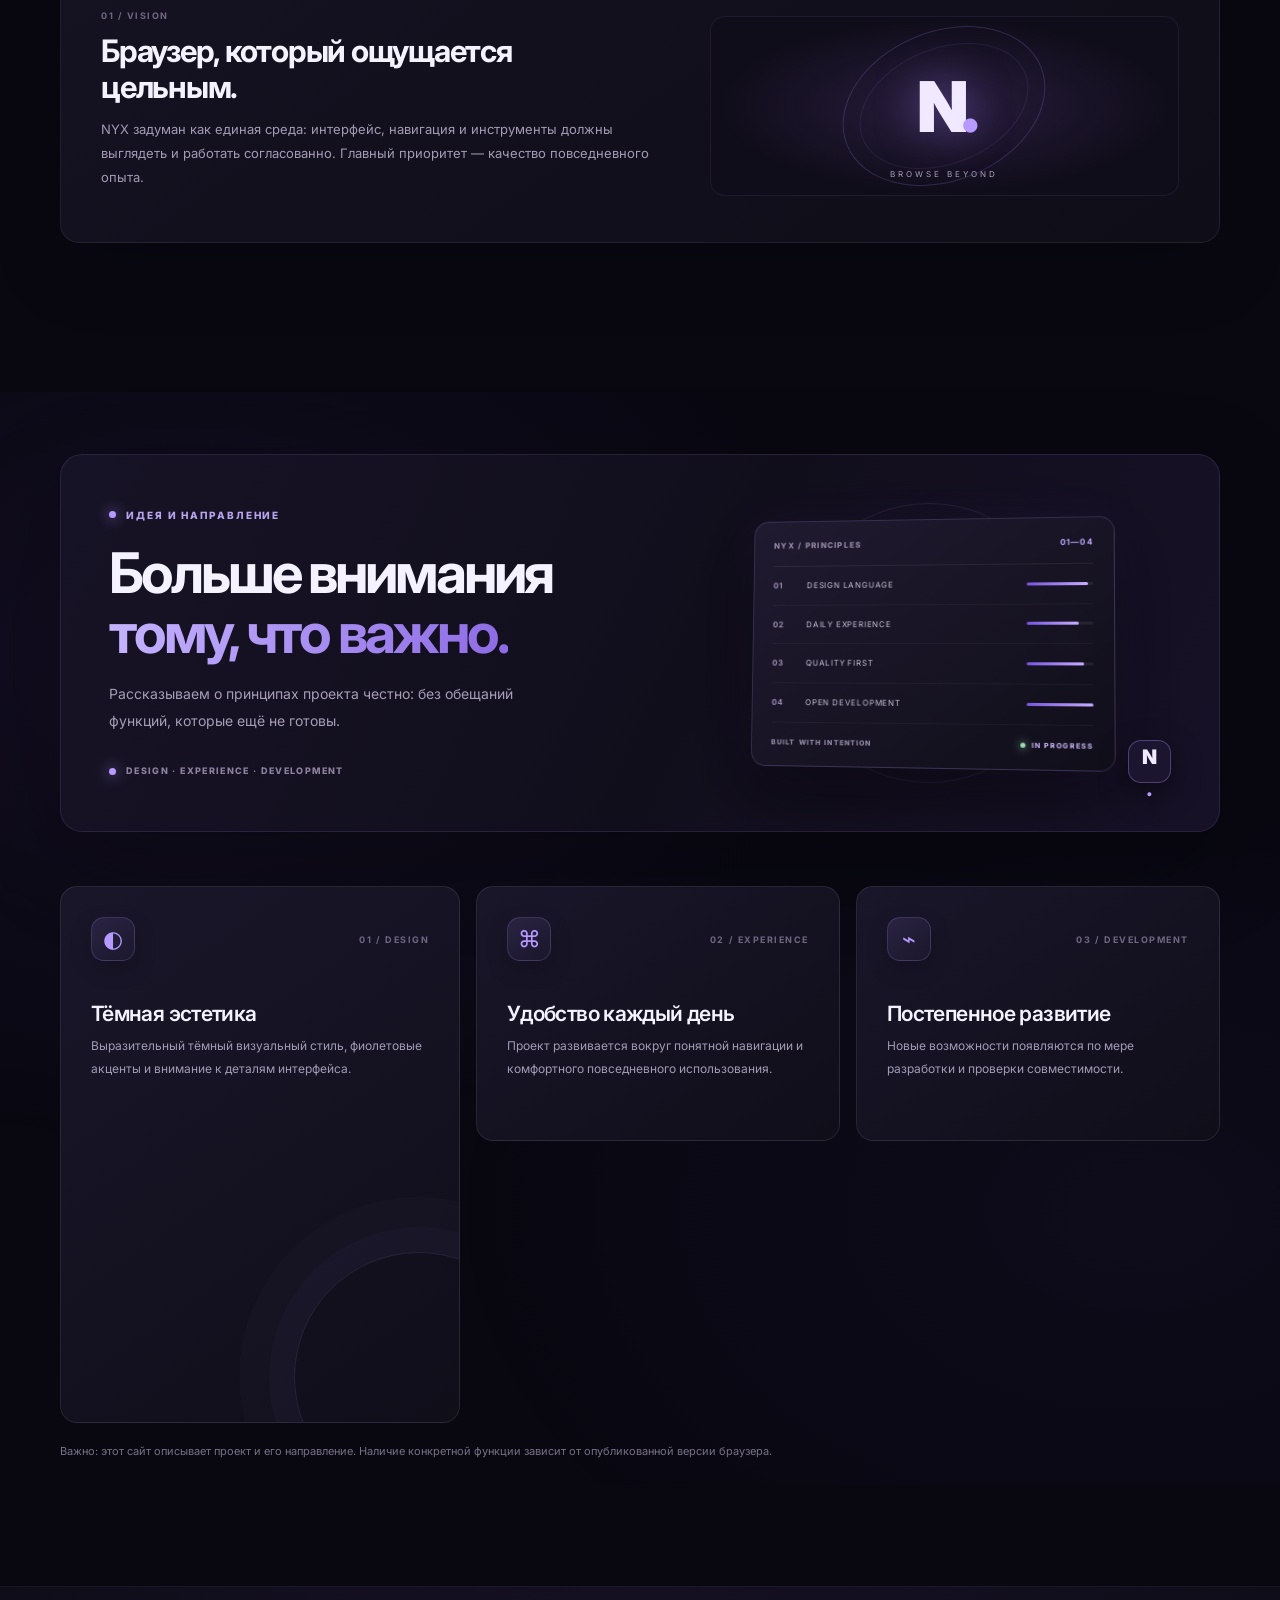
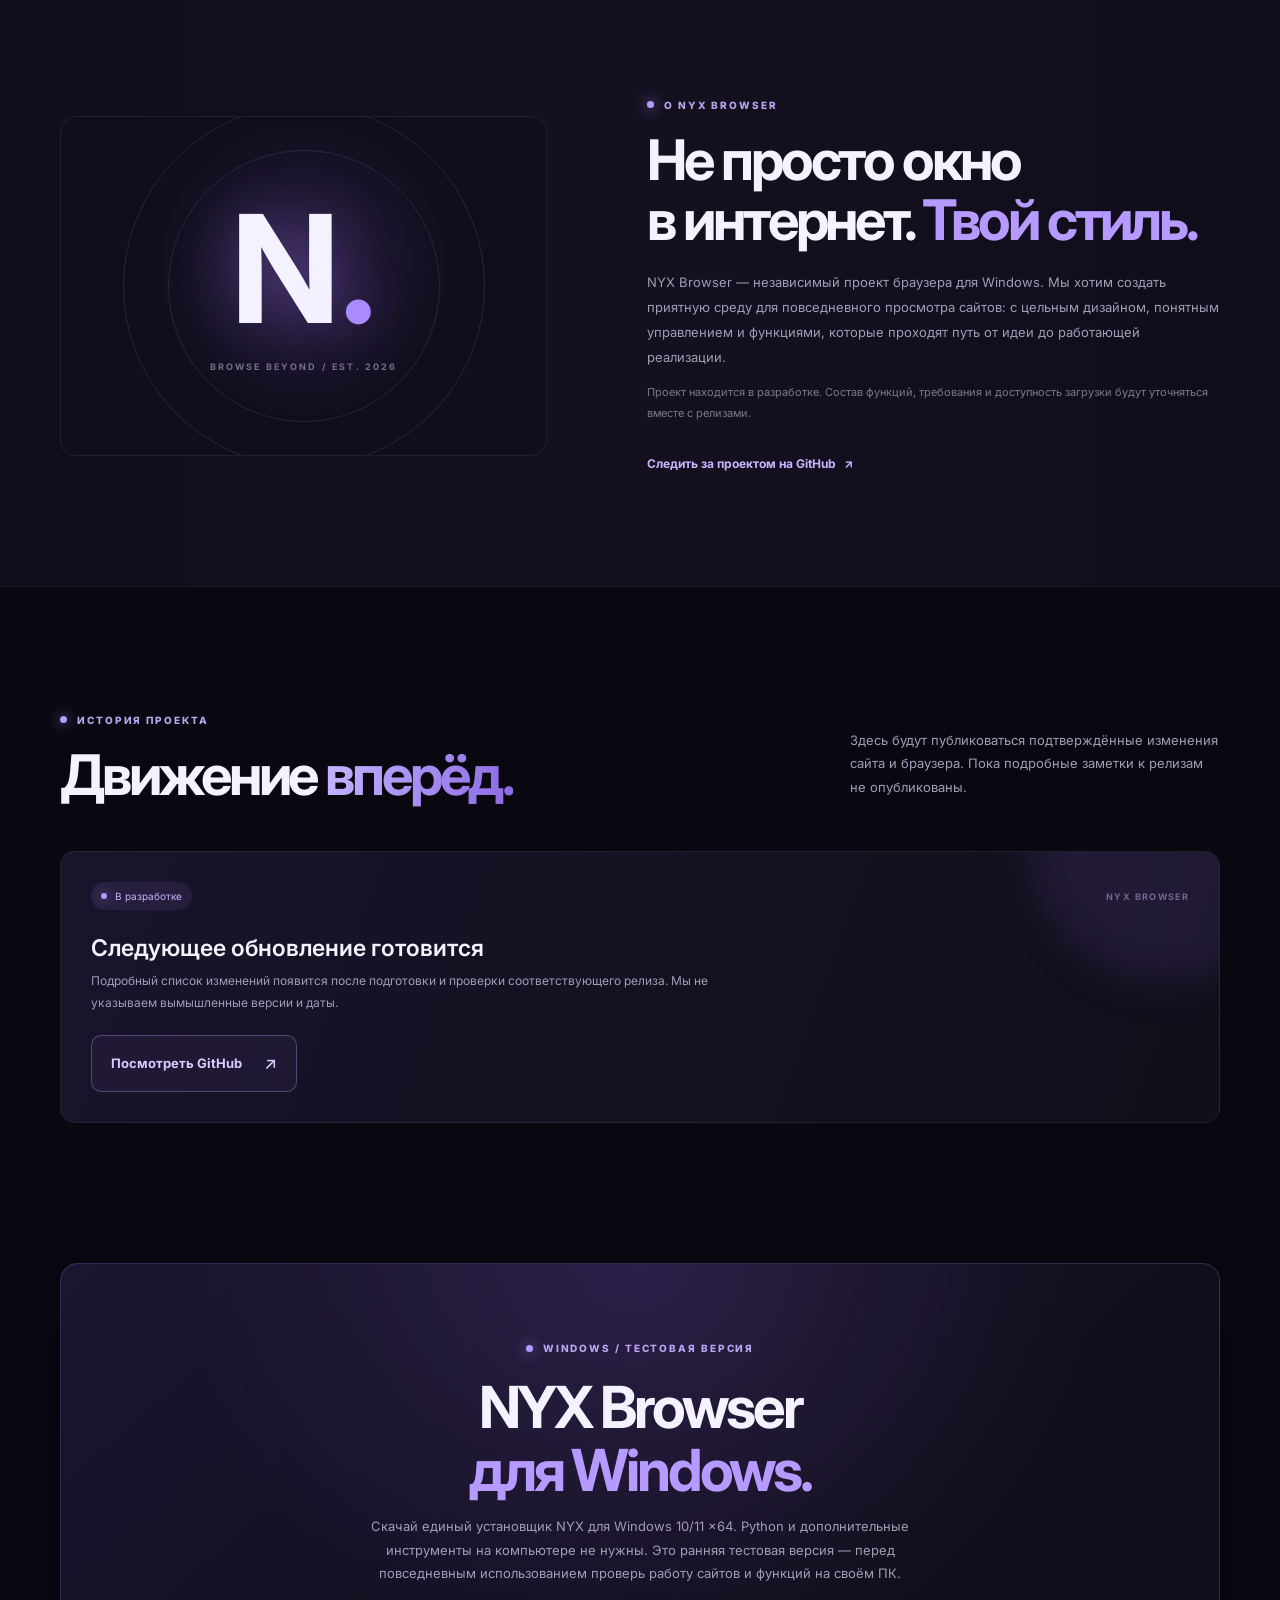
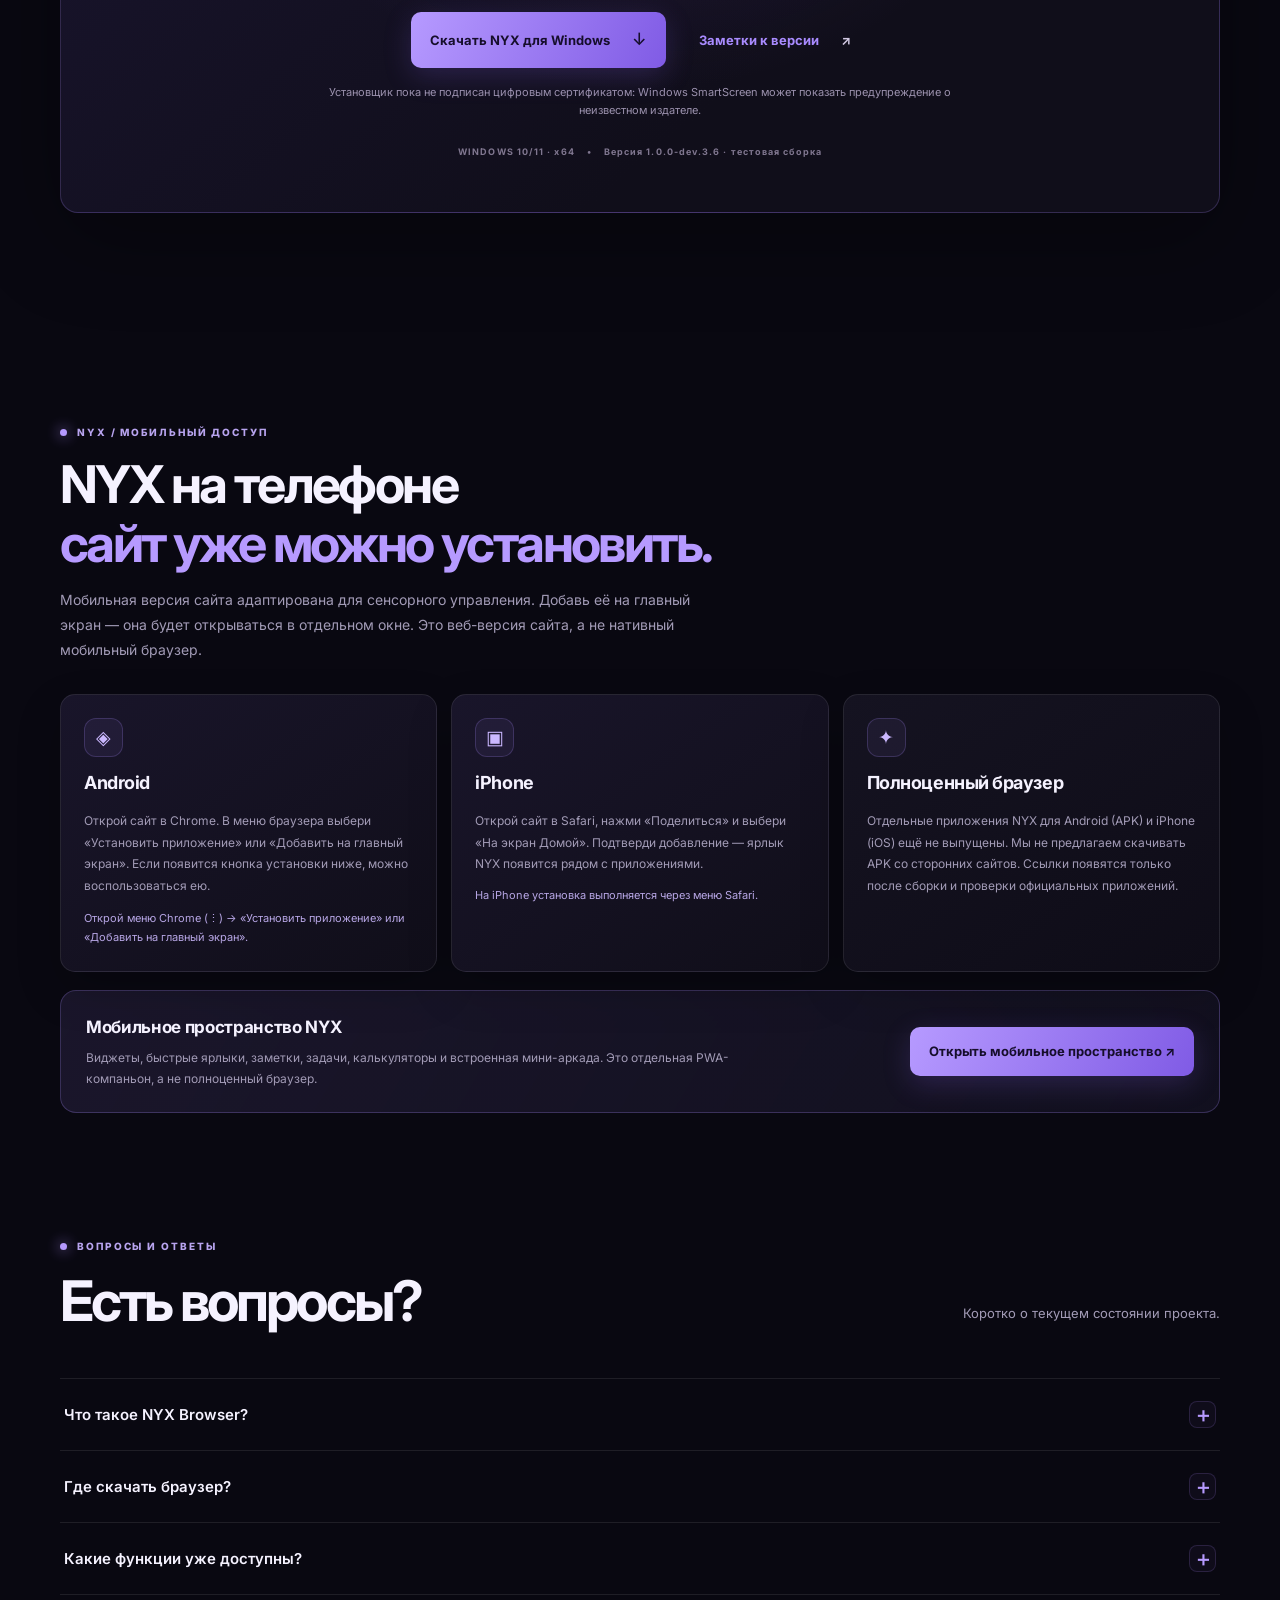
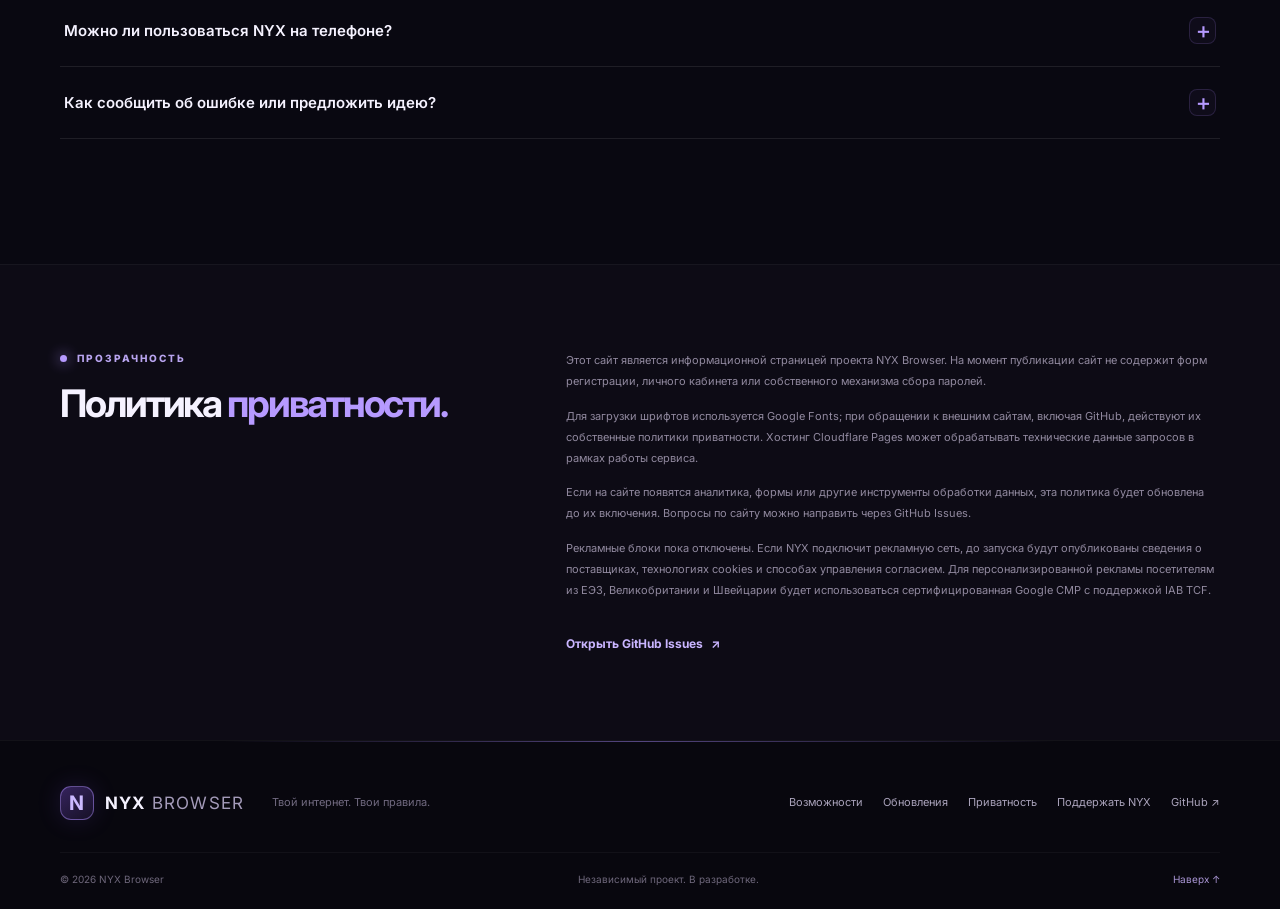
==== commit df1a7a08: "Prepare NYX Browser dev.3.7 with YouTube fullscreen support" ====
--- a/index.html
+++ b/index.html
@@ -75,7 +75,7 @@
 <div class="status-widgets">
 <article class="status-widget"><span class="widget-icon">◉</span><span class="widget-label" data-i18n="widgetStatus">СТАТУС ПРОЕКТА</span><strong data-i18n="widgetStatusValue">В разработке</strong><small data-i18n="widgetStatusNote">Работа над браузером продолжается</small><i class="widget-indicator"></i></article>
 <article class="status-widget"><span class="widget-icon">▣</span><span class="widget-label" data-i18n="widgetPlatform">ПЛАТФОРМА</span><strong>Windows · Android · iPhone</strong><small data-i18n="widgetPlatformNote">Сайт доступен на телефонах; мобильные приложения готовятся</small></article>
-<article class="status-widget"><span class="widget-icon">↓</span><span class="widget-label" data-i18n="widgetDownload">ЗАГРУЗКА</span><strong data-i18n="widgetDownloadValue">Тестовая сборка доступна</strong><small data-i18n="widgetDownloadNote">Windows 10/11 · x64 · dev.3.6</small></article>
+<article class="status-widget"><span class="widget-icon">↓</span><span class="widget-label" data-i18n="widgetDownload">ЗАГРУЗКА</span><strong data-i18n="widgetDownloadValue">Тестовая сборка доступна</strong><small data-i18n="widgetDownloadNote">Windows 10/11 · x64 · dev.3.7</small></article>
 <article class="status-widget"><span class="widget-icon">⌘</span><span class="widget-label" data-i18n="widgetSource">ИСХОДНЫЙ КОД</span><strong data-i18n="widgetSourceValue">Открытый репозиторий</strong><small><a href="https://github.com/vmvlad1029384756-hash/nyx-browser" target="_blank" rel="noopener" data-i18n="widgetSourceLink">Перейти на GitHub ↗</a></small></article></div>
 <div class="project-tabs-shell"><div class="project-tabs" role="tablist" aria-label="NYX project information"><button class="project-tab active" role="tab" aria-selected="true" data-project-tab="vision" data-i18n="projectTabVision">Концепция</button><button class="project-tab" role="tab" aria-selected="false" data-project-tab="interface" data-i18n="projectTabInterface">Интерфейс</button><button class="project-tab" role="tab" aria-selected="false" data-project-tab="roadmap" data-i18n="projectTabRoadmap">Планы развития</button></div>
 <div class="project-tab-panel" id="project-tab-panel" role="tabpanel"><div class="project-tab-copy"><span class="card-index" id="project-tab-kicker">01 / VISION</span><h3 id="project-tab-title" data-i18n="projectVisionTitle">Браузер, который ощущается цельным.</h3><p id="project-tab-text" data-i18n="projectVisionText">NYX задуман как единая среда: интерфейс, навигация и инструменты должны выглядеть и работать согласованно. Главный приоритет — качество повседневного опыта.</p></div><div class="project-tab-visual"><div class="visual-orbit"></div><div class="visual-mark">N<span>.</span></div><div class="visual-caption" id="project-tab-caption">BROWSE BEYOND</div></div></div></div>
@@ -112,7 +112,7 @@
 <div class="nyx-ad-slot" data-nyx-ad-anchor aria-label="Advertisement"></div>
 <section class="about-section" id="about"><div class="wrap about-layout"><div class="about-mark"><div class="big-n">N<span>.</span></div><div class="mark-caption">BROWSE BEYOND / EST. 2026</div></div><div class="about-copy"><div class="eyebrow"><i></i><span data-i18n="aboutEyebrow">О NYX BROWSER</span></div><h2 data-i18n="aboutTitle">Не просто окно<br>в интернет. <em>Твой стиль.</em></h2><p data-i18n="aboutText">NYX Browser — независимый проект браузера для Windows. Мы хотим создать приятную среду для повседневного просмотра сайтов: с цельным дизайном, понятным управлением и функциями, которые проходят путь от идеи до работающей реализации.</p><p class="about-small" data-i18n="aboutSmall">Проект находится в разработке. Состав функций, требования и доступность загрузки будут уточняться вместе с релизами.</p><a class="text-link" href="https://github.com/vmvlad1029384756-hash/nyx-browser" target="_blank" rel="noopener"><span data-i18n="aboutGithub">Следить за проектом на GitHub</span> ↗</a></div></div></section>
 <section class="section wrap updates-section" id="changelog"><div class="section-head"><div><div class="eyebrow"><i></i><span data-i18n="updatesEyebrow">ИСТОРИЯ ПРОЕКТА</span></div><h2 data-i18n="updatesTitle">Движение <em>вперёд.</em></h2></div><p data-i18n="updatesLead">Здесь будут публиковаться подтверждённые изменения сайта и браузера. Пока подробные заметки к релизам не опубликованы.</p></div><div class="update-panel"><div class="update-status"><span class="status-pill"><i></i><span data-i18n="statusDev">В разработке</span></span><span class="update-date">NYX BROWSER</span></div><h3 data-i18n="updateCurrent">Следующее обновление готовится</h3><p data-i18n="updateText">Подробный список изменений появится после подготовки и проверки соответствующего релиза. Мы не указываем вымышленные версии и даты.</p><a class="btn btn-outline" href="https://github.com/vmvlad1029384756-hash/nyx-browser" target="_blank" rel="noopener"><span data-i18n="viewGithub">Посмотреть GitHub</span><b>↗</b></a></div></section>
-<section class="download-section" id="download"><div class="wrap"><div class="download-panel"><div class="download-glow"></div><div class="eyebrow"><i></i><span data-i18n="downloadEyebrow">WINDOWS / ТЕСТОВАЯ ВЕРСИЯ</span></div><h2 data-i18n="downloadTitle">NYX Browser<br><em>для Windows.</em></h2><p data-i18n="downloadText">Скачай единый установщик NYX для Windows 10/11 x64. Python и дополнительные инструменты на компьютере не нужны. Это ранняя тестовая версия — перед повседневным использованием проверь работу сайтов и функций на своём ПК.</p><div class="download-actions"><a class="btn btn-primary" href="https://github.com/vmvlad1029384756-hash/nyx-browser/releases/download/v1.0.0-dev.3.6/NYX_Browser_1.0.0-dev.3.6_Setup_x64.exe"><span data-i18n="downloadButton">Скачать NYX для Windows</span><b>↓</b></a><a class="btn btn-quiet" href="https://github.com/vmvlad1029384756-hash/nyx-browser/releases/tag/v1.0.0-dev.3.6" target="_blank" rel="noopener"><span data-i18n="downloadGithub">Заметки к версии</span> ↗</a></div><p class="download-note" data-i18n="downloadNotice">Установщик пока не подписан цифровым сертификатом: Windows SmartScreen может показать предупреждение о неизвестном издателе.</p><div class="download-meta"><span>WINDOWS 10/11 · x64</span><span>•</span><span data-i18n="downloadStatus">Версия 1.0.0-dev.3.6 · тестовая сборка</span></div></div></div></section>
+<section class="download-section" id="download"><div class="wrap"><div class="download-panel"><div class="download-glow"></div><div class="eyebrow"><i></i><span data-i18n="downloadEyebrow">WINDOWS / ТЕСТОВАЯ ВЕРСИЯ</span></div><h2 data-i18n="downloadTitle">NYX Browser<br><em>для Windows.</em></h2><p data-i18n="downloadText">Скачай единый установщик NYX для Windows 10/11 x64. Python и дополнительные инструменты на компьютере не нужны. Это ранняя тестовая версия — перед повседневным использованием проверь работу сайтов и функций на своём ПК.</p><div class="download-actions"><a class="btn btn-primary" href="https://github.com/vmvlad1029384756-hash/nyx-browser/releases/download/v1.0.0-dev.3.7/NYX_Browser_1.0.0-dev.3.7_Setup_x64.exe"><span data-i18n="downloadButton">Скачать NYX для Windows</span><b>↓</b></a><a class="btn btn-quiet" href="https://github.com/vmvlad1029384756-hash/nyx-browser/releases/tag/v1.0.0-dev.3.7" target="_blank" rel="noopener"><span data-i18n="downloadGithub">Заметки к версии</span> ↗</a></div><p class="download-note" data-i18n="downloadNotice">Установщик пока не подписан цифровым сертификатом: Windows SmartScreen может показать предупреждение о неизвестном издателе.</p><div class="download-meta"><span>WINDOWS 10/11 · x64</span><span>•</span><span data-i18n="downloadStatus">Версия 1.0.0-dev.3.7 · тестовая сборка</span></div></div></div></section>
 <section class="mobile-install-section section wrap" id="mobile" aria-labelledby="mobile-install-title">
   <div class="mobile-install-heading">
     <div class="eyebrow"><i></i><span data-mobile-ru="NYX / МОБИЛЬНЫЙ ДОСТУП" data-mobile-en="NYX / MOBILE ACCESS">NYX / МОБИЛЬНЫЙ ДОСТУП</span></div>
--- a/style.css
+++ b/style.css
@@ -174,3 +174,31 @@
 @media(prefers-reduced-motion:reduce){body:after,.ambient-a,.ambient-b,.section-head h2 em,.direction-copy h2 em{animation:none!important;transition:none!important}.site-scroll-progress{display:none}}
 
 .download-note{max-width:650px!important;margin:15px auto 0!important;color:#9b91ad!important;font-size:11px!important;line-height:1.7!important;text-align:center}
+
+
+/* Demo sidebar: expand on hover and keyboard focus when not pinned. */
+.demo-sidebar.collapsed:not(.pinned):hover,
+.demo-sidebar.collapsed:not(.pinned):focus-within {
+  width: 145px;
+  padding-inline: 9px;
+  position: relative;
+  z-index: 5;
+  box-shadow: 12px 0 28px #0008;
+}
+.demo-sidebar.collapsed:not(.pinned):hover .demo-side-brand > span:last-child,
+.demo-sidebar.collapsed:not(.pinned):focus-within .demo-side-brand > span:last-child,
+.demo-sidebar.collapsed:not(.pinned):hover .demo-side-item > span,
+.demo-sidebar.collapsed:not(.pinned):focus-within .demo-side-item > span {
+  display: inline;
+  opacity: 1;
+  max-width: 110px;
+}
+.demo-sidebar.docked-right.collapsed:not(.pinned):hover,
+.demo-sidebar.docked-right.collapsed:not(.pinned):focus-within {
+  box-shadow: -12px 0 28px #0008;
+}
+@media (hover: none) {
+  .demo-sidebar.collapsed:not(.pinned):hover { width: 48px; padding-inline: 7px; }
+  .demo-sidebar.collapsed:not(.pinned):hover .demo-side-brand > span:last-child,
+  .demo-sidebar.collapsed:not(.pinned):hover .demo-side-item > span { display: none; }
+}
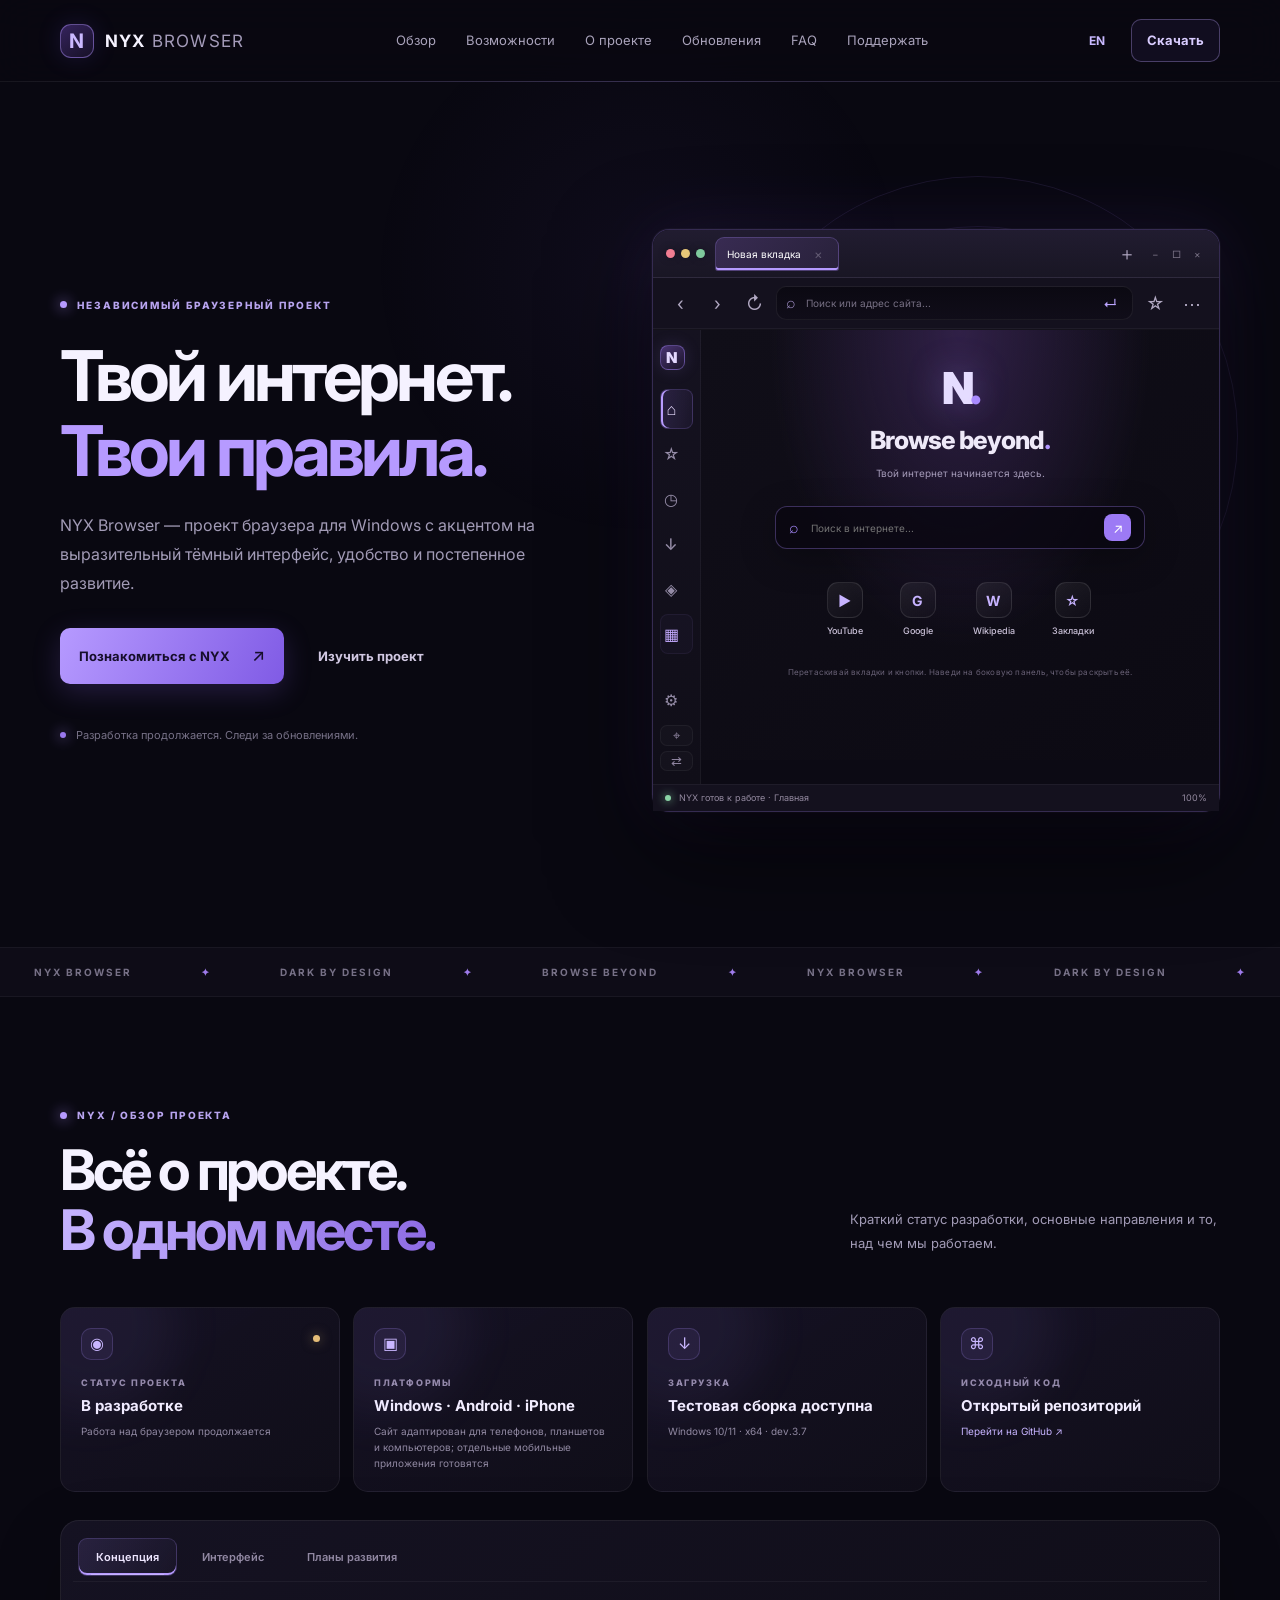
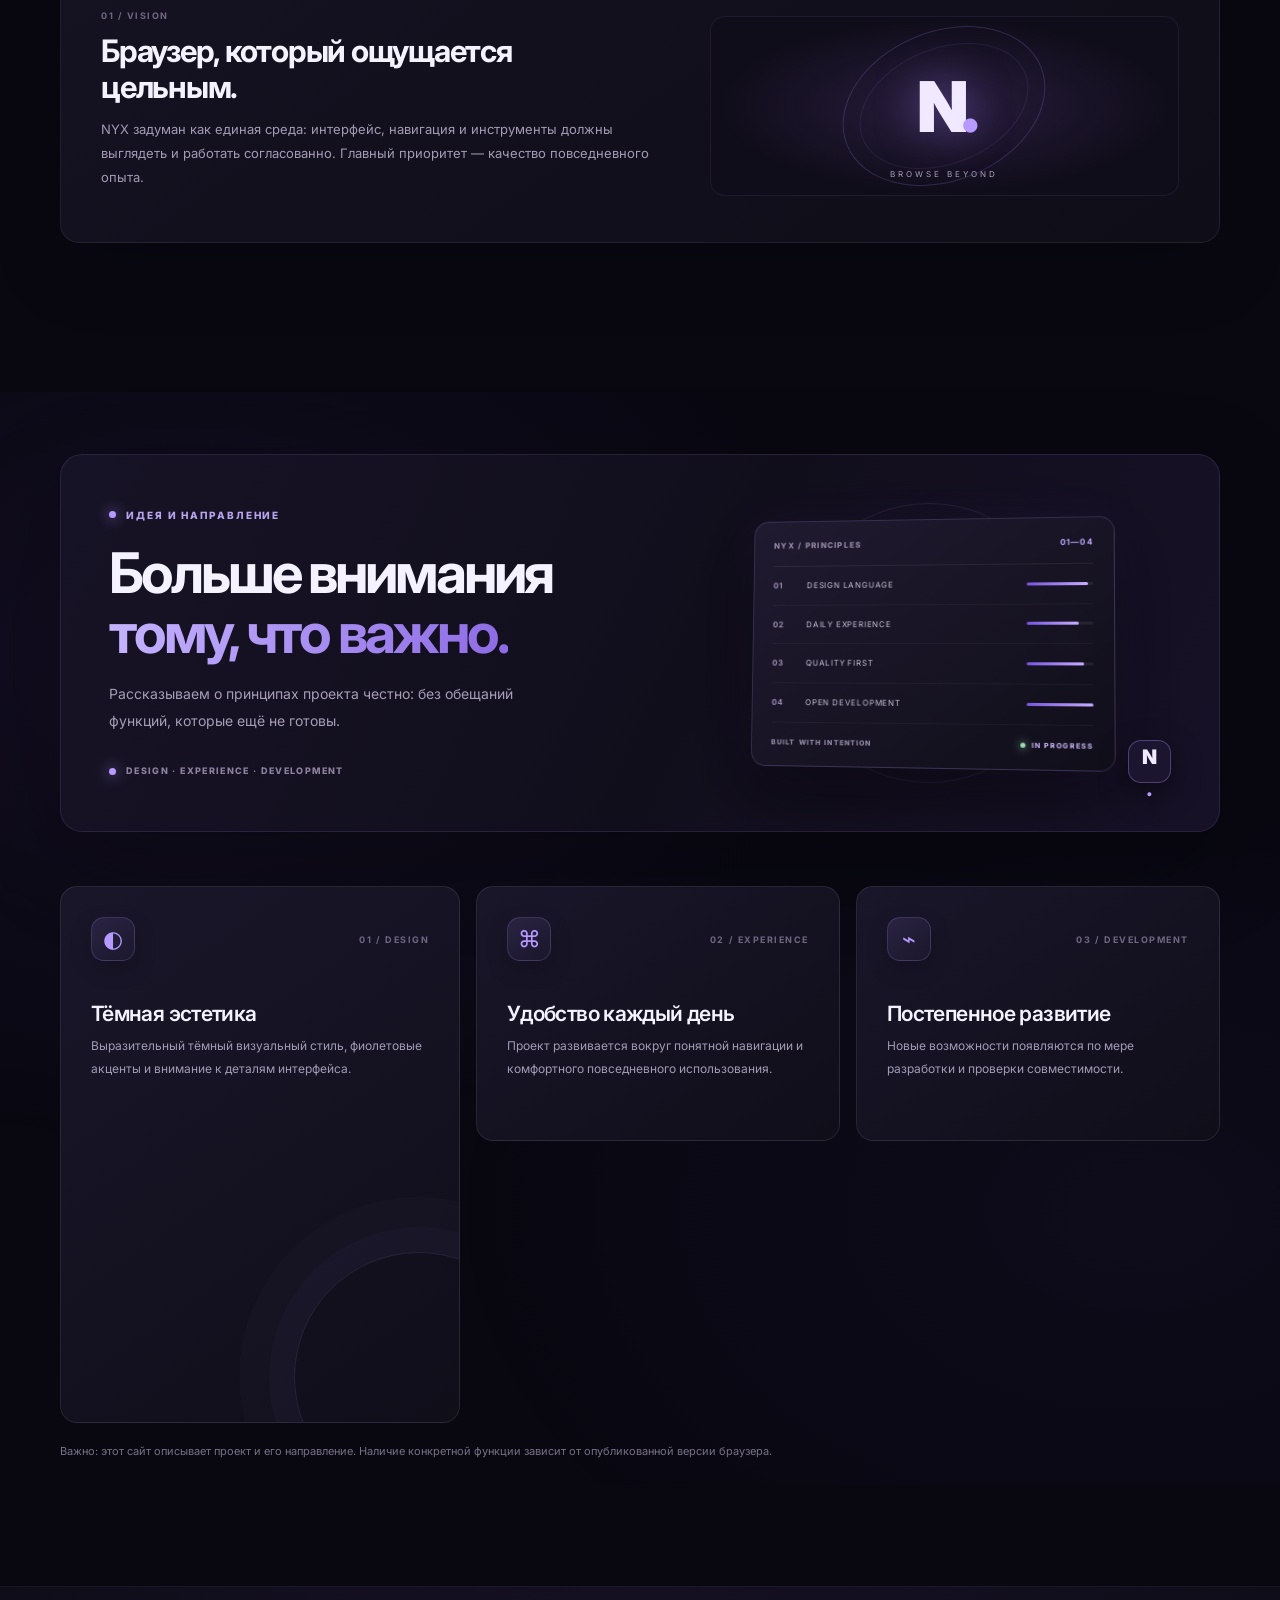
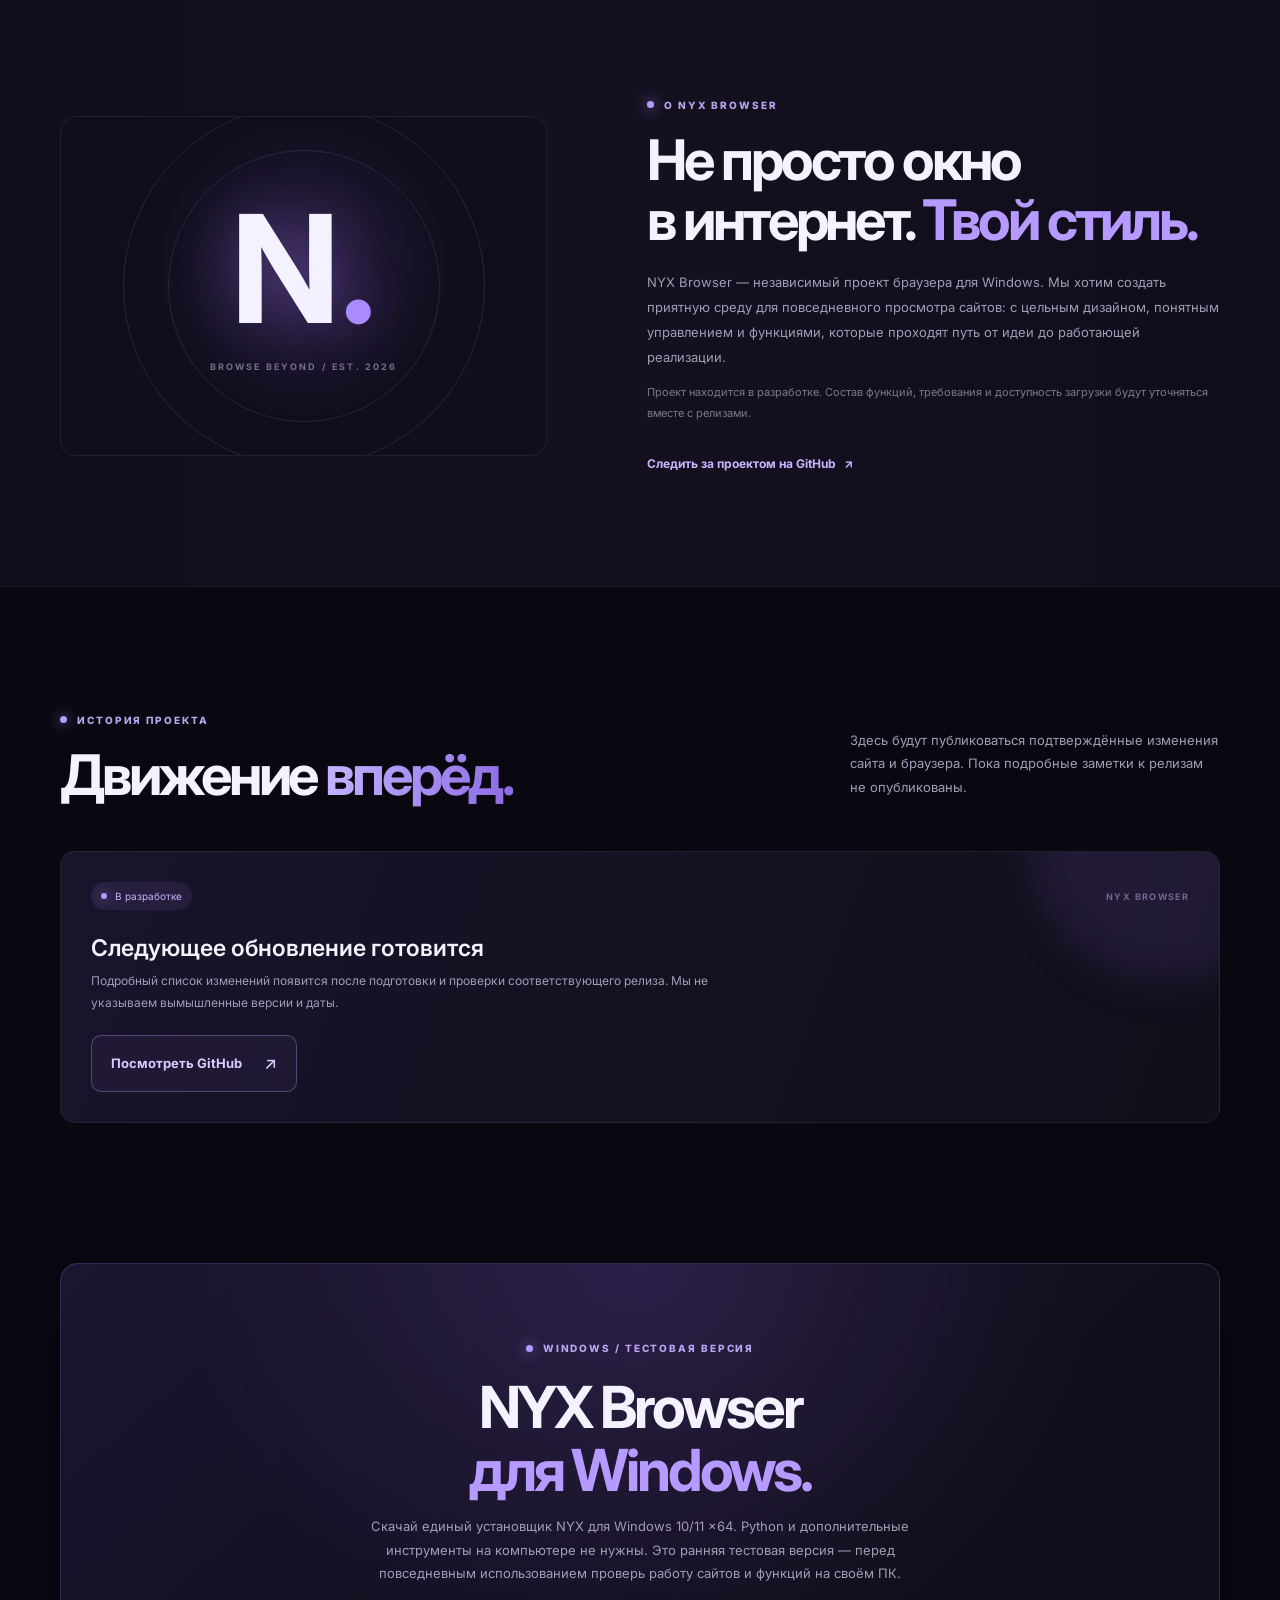
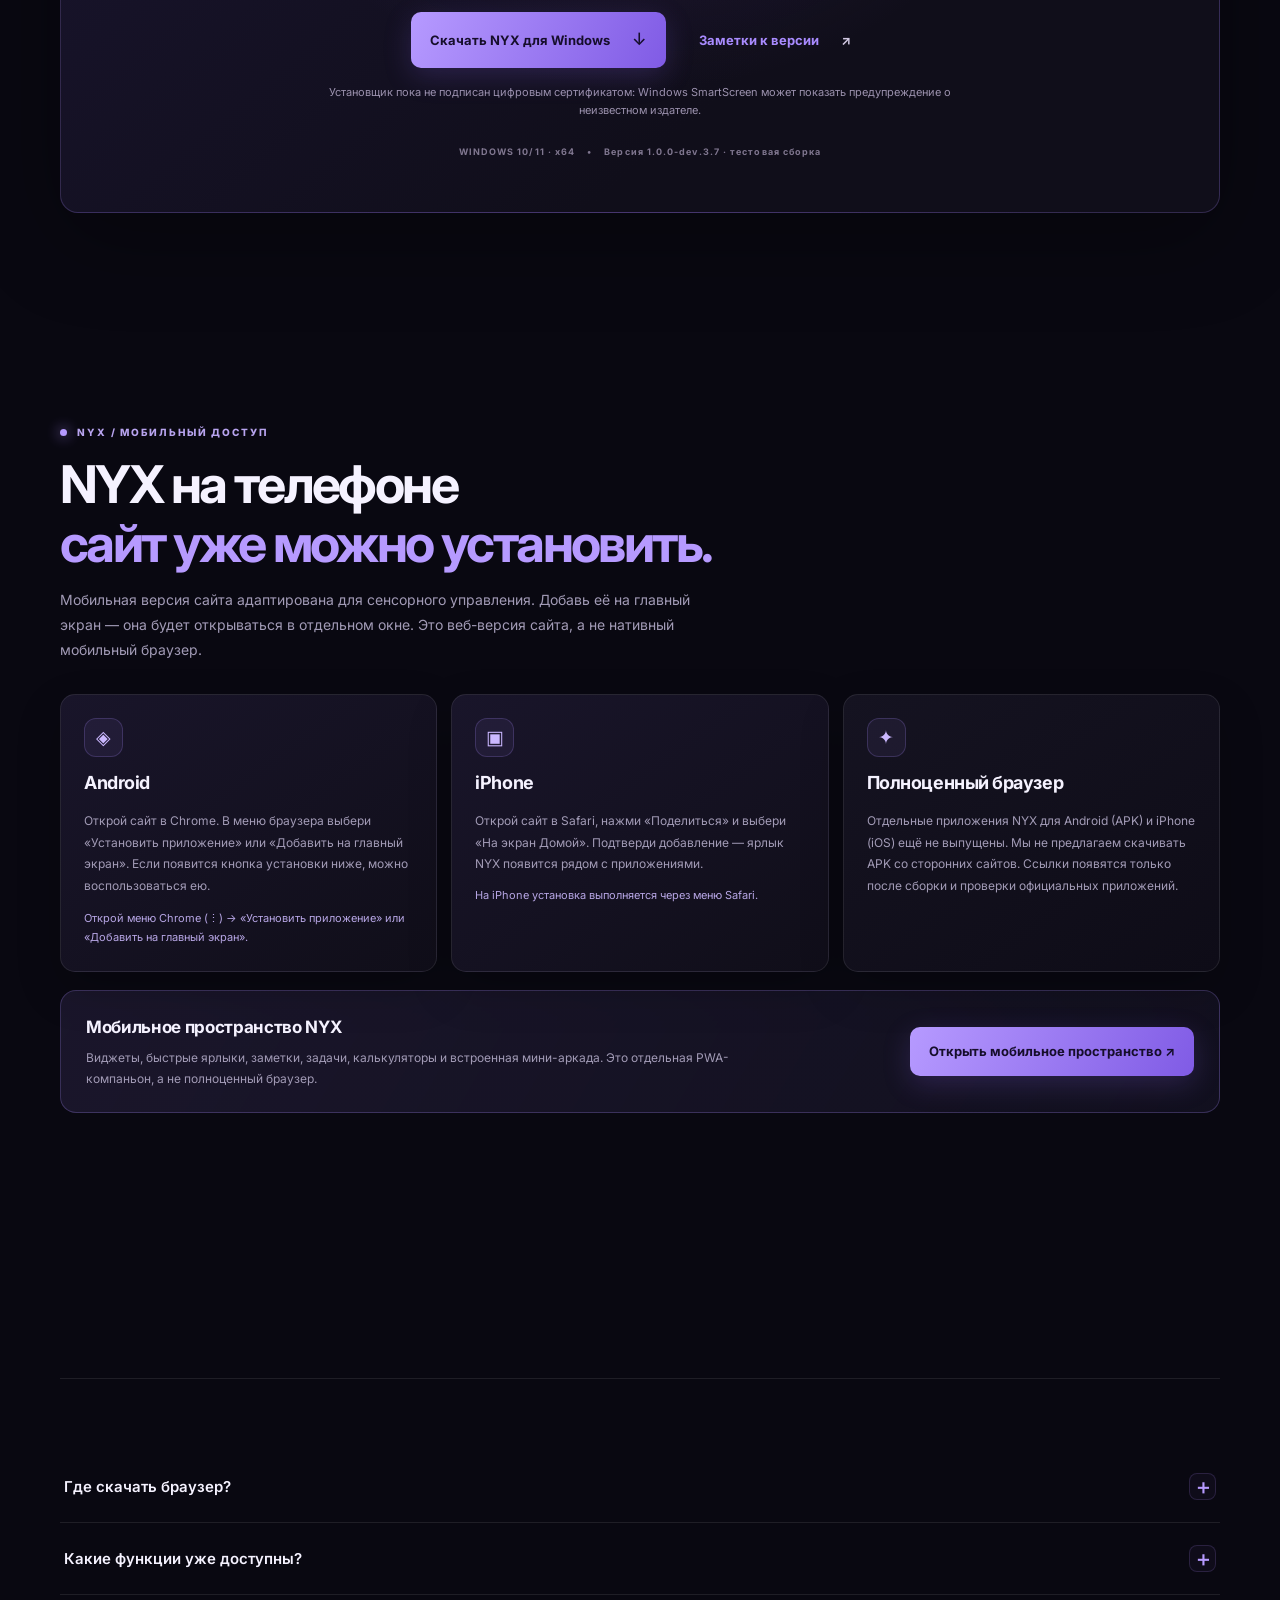
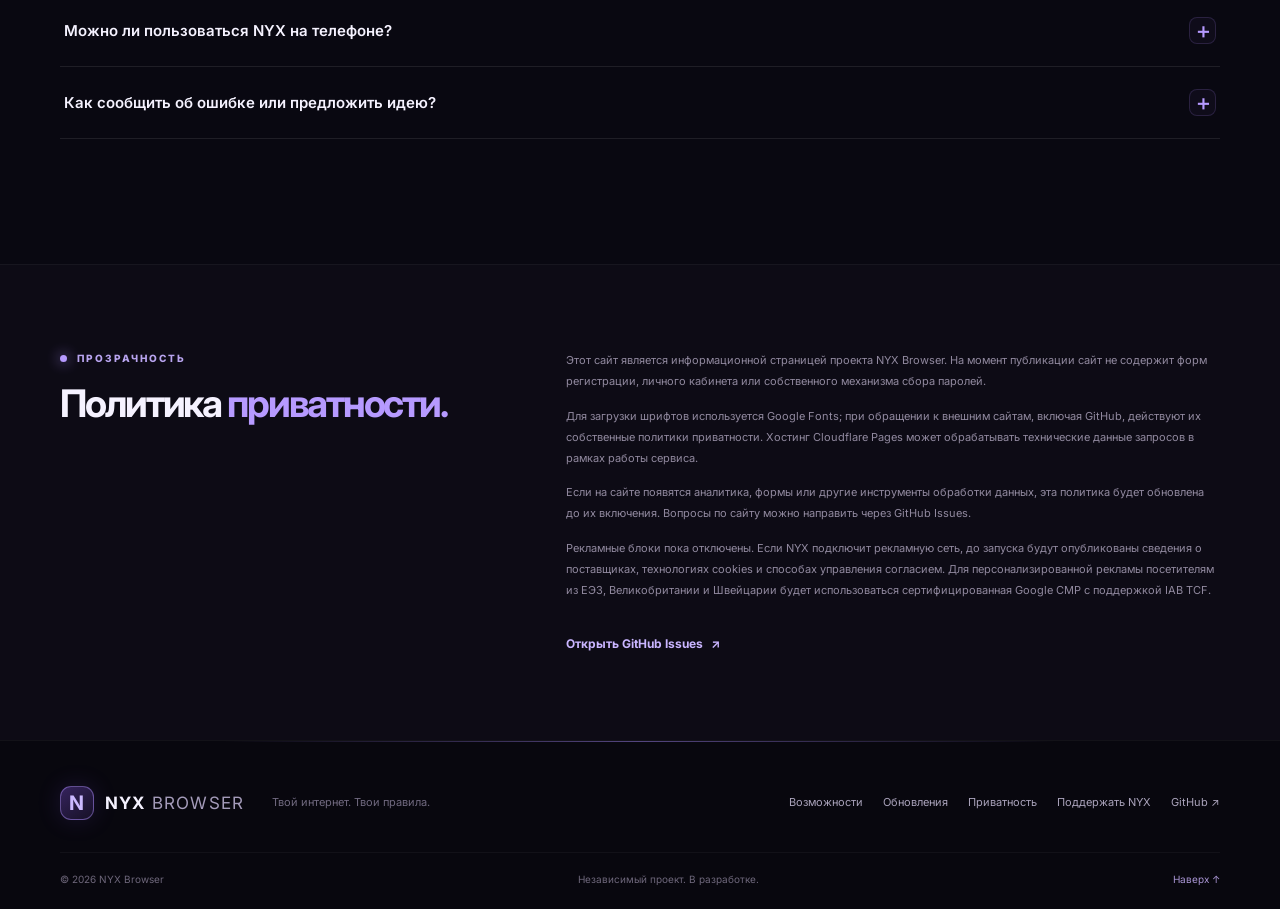
==== commit c0ce7dd1: "Prepare NYX Browser dev.3.8 address and proxy fixes" ====
--- a/index.html
+++ b/index.html
@@ -75,7 +75,7 @@
 <div class="status-widgets">
 <article class="status-widget"><span class="widget-icon">◉</span><span class="widget-label" data-i18n="widgetStatus">СТАТУС ПРОЕКТА</span><strong data-i18n="widgetStatusValue">В разработке</strong><small data-i18n="widgetStatusNote">Работа над браузером продолжается</small><i class="widget-indicator"></i></article>
 <article class="status-widget"><span class="widget-icon">▣</span><span class="widget-label" data-i18n="widgetPlatform">ПЛАТФОРМА</span><strong>Windows · Android · iPhone</strong><small data-i18n="widgetPlatformNote">Сайт доступен на телефонах; мобильные приложения готовятся</small></article>
-<article class="status-widget"><span class="widget-icon">↓</span><span class="widget-label" data-i18n="widgetDownload">ЗАГРУЗКА</span><strong data-i18n="widgetDownloadValue">Тестовая сборка доступна</strong><small data-i18n="widgetDownloadNote">Windows 10/11 · x64 · dev.3.7</small></article>
+<article class="status-widget"><span class="widget-icon">↓</span><span class="widget-label" data-i18n="widgetDownload">ЗАГРУЗКА</span><strong data-i18n="widgetDownloadValue">Тестовая сборка доступна</strong><small data-i18n="widgetDownloadNote">Windows 10/11 · x64 · dev.3.8</small></article>
 <article class="status-widget"><span class="widget-icon">⌘</span><span class="widget-label" data-i18n="widgetSource">ИСХОДНЫЙ КОД</span><strong data-i18n="widgetSourceValue">Открытый репозиторий</strong><small><a href="https://github.com/vmvlad1029384756-hash/nyx-browser" target="_blank" rel="noopener" data-i18n="widgetSourceLink">Перейти на GitHub ↗</a></small></article></div>
 <div class="project-tabs-shell"><div class="project-tabs" role="tablist" aria-label="NYX project information"><button class="project-tab active" role="tab" aria-selected="true" data-project-tab="vision" data-i18n="projectTabVision">Концепция</button><button class="project-tab" role="tab" aria-selected="false" data-project-tab="interface" data-i18n="projectTabInterface">Интерфейс</button><button class="project-tab" role="tab" aria-selected="false" data-project-tab="roadmap" data-i18n="projectTabRoadmap">Планы развития</button></div>
 <div class="project-tab-panel" id="project-tab-panel" role="tabpanel"><div class="project-tab-copy"><span class="card-index" id="project-tab-kicker">01 / VISION</span><h3 id="project-tab-title" data-i18n="projectVisionTitle">Браузер, который ощущается цельным.</h3><p id="project-tab-text" data-i18n="projectVisionText">NYX задуман как единая среда: интерфейс, навигация и инструменты должны выглядеть и работать согласованно. Главный приоритет — качество повседневного опыта.</p></div><div class="project-tab-visual"><div class="visual-orbit"></div><div class="visual-mark">N<span>.</span></div><div class="visual-caption" id="project-tab-caption">BROWSE BEYOND</div></div></div></div>
@@ -112,7 +112,7 @@
 <div class="nyx-ad-slot" data-nyx-ad-anchor aria-label="Advertisement"></div>
 <section class="about-section" id="about"><div class="wrap about-layout"><div class="about-mark"><div class="big-n">N<span>.</span></div><div class="mark-caption">BROWSE BEYOND / EST. 2026</div></div><div class="about-copy"><div class="eyebrow"><i></i><span data-i18n="aboutEyebrow">О NYX BROWSER</span></div><h2 data-i18n="aboutTitle">Не просто окно<br>в интернет. <em>Твой стиль.</em></h2><p data-i18n="aboutText">NYX Browser — независимый проект браузера для Windows. Мы хотим создать приятную среду для повседневного просмотра сайтов: с цельным дизайном, понятным управлением и функциями, которые проходят путь от идеи до работающей реализации.</p><p class="about-small" data-i18n="aboutSmall">Проект находится в разработке. Состав функций, требования и доступность загрузки будут уточняться вместе с релизами.</p><a class="text-link" href="https://github.com/vmvlad1029384756-hash/nyx-browser" target="_blank" rel="noopener"><span data-i18n="aboutGithub">Следить за проектом на GitHub</span> ↗</a></div></div></section>
 <section class="section wrap updates-section" id="changelog"><div class="section-head"><div><div class="eyebrow"><i></i><span data-i18n="updatesEyebrow">ИСТОРИЯ ПРОЕКТА</span></div><h2 data-i18n="updatesTitle">Движение <em>вперёд.</em></h2></div><p data-i18n="updatesLead">Здесь будут публиковаться подтверждённые изменения сайта и браузера. Пока подробные заметки к релизам не опубликованы.</p></div><div class="update-panel"><div class="update-status"><span class="status-pill"><i></i><span data-i18n="statusDev">В разработке</span></span><span class="update-date">NYX BROWSER</span></div><h3 data-i18n="updateCurrent">Следующее обновление готовится</h3><p data-i18n="updateText">Подробный список изменений появится после подготовки и проверки соответствующего релиза. Мы не указываем вымышленные версии и даты.</p><a class="btn btn-outline" href="https://github.com/vmvlad1029384756-hash/nyx-browser" target="_blank" rel="noopener"><span data-i18n="viewGithub">Посмотреть GitHub</span><b>↗</b></a></div></section>
-<section class="download-section" id="download"><div class="wrap"><div class="download-panel"><div class="download-glow"></div><div class="eyebrow"><i></i><span data-i18n="downloadEyebrow">WINDOWS / ТЕСТОВАЯ ВЕРСИЯ</span></div><h2 data-i18n="downloadTitle">NYX Browser<br><em>для Windows.</em></h2><p data-i18n="downloadText">Скачай единый установщик NYX для Windows 10/11 x64. Python и дополнительные инструменты на компьютере не нужны. Это ранняя тестовая версия — перед повседневным использованием проверь работу сайтов и функций на своём ПК.</p><div class="download-actions"><a class="btn btn-primary" href="https://github.com/vmvlad1029384756-hash/nyx-browser/releases/download/v1.0.0-dev.3.7/NYX_Browser_1.0.0-dev.3.7_Setup_x64.exe"><span data-i18n="downloadButton">Скачать NYX для Windows</span><b>↓</b></a><a class="btn btn-quiet" href="https://github.com/vmvlad1029384756-hash/nyx-browser/releases/tag/v1.0.0-dev.3.7" target="_blank" rel="noopener"><span data-i18n="downloadGithub">Заметки к версии</span> ↗</a></div><p class="download-note" data-i18n="downloadNotice">Установщик пока не подписан цифровым сертификатом: Windows SmartScreen может показать предупреждение о неизвестном издателе.</p><div class="download-meta"><span>WINDOWS 10/11 · x64</span><span>•</span><span data-i18n="downloadStatus">Версия 1.0.0-dev.3.7 · тестовая сборка</span></div></div></div></section>
+<section class="download-section" id="download"><div class="wrap"><div class="download-panel"><div class="download-glow"></div><div class="eyebrow"><i></i><span data-i18n="downloadEyebrow">WINDOWS / ТЕСТОВАЯ ВЕРСИЯ</span></div><h2 data-i18n="downloadTitle">NYX Browser<br><em>для Windows.</em></h2><p data-i18n="downloadText">Скачай единый установщик NYX для Windows 10/11 x64. Python и дополнительные инструменты на компьютере не нужны. Это ранняя тестовая версия — перед повседневным использованием проверь работу сайтов и функций на своём ПК.</p><div class="download-actions"><a class="btn btn-primary" href="https://github.com/vmvlad1029384756-hash/nyx-browser/releases/download/v1.0.0-dev.3.8/NYX_Browser_1.0.0-dev.3.8_Setup_x64.exe"><span data-i18n="downloadButton">Скачать NYX для Windows</span><b>↓</b></a><a class="btn btn-quiet" href="https://github.com/vmvlad1029384756-hash/nyx-browser/releases/tag/v1.0.0-dev.3.8" target="_blank" rel="noopener"><span data-i18n="downloadGithub">Заметки к версии</span> ↗</a></div><p class="download-note" data-i18n="downloadNotice">Установщик пока не подписан цифровым сертификатом: Windows SmartScreen может показать предупреждение о неизвестном издателе.</p><div class="download-meta"><span>WINDOWS 10/11 · x64</span><span>•</span><span data-i18n="downloadStatus">Версия 1.0.0-dev.3.8 · тестовая сборка</span></div></div></div></section>
 <section class="mobile-install-section section wrap" id="mobile" aria-labelledby="mobile-install-title">
   <div class="mobile-install-heading">
     <div class="eyebrow"><i></i><span data-mobile-ru="NYX / МОБИЛЬНЫЙ ДОСТУП" data-mobile-en="NYX / MOBILE ACCESS">NYX / МОБИЛЬНЫЙ ДОСТУП</span></div>
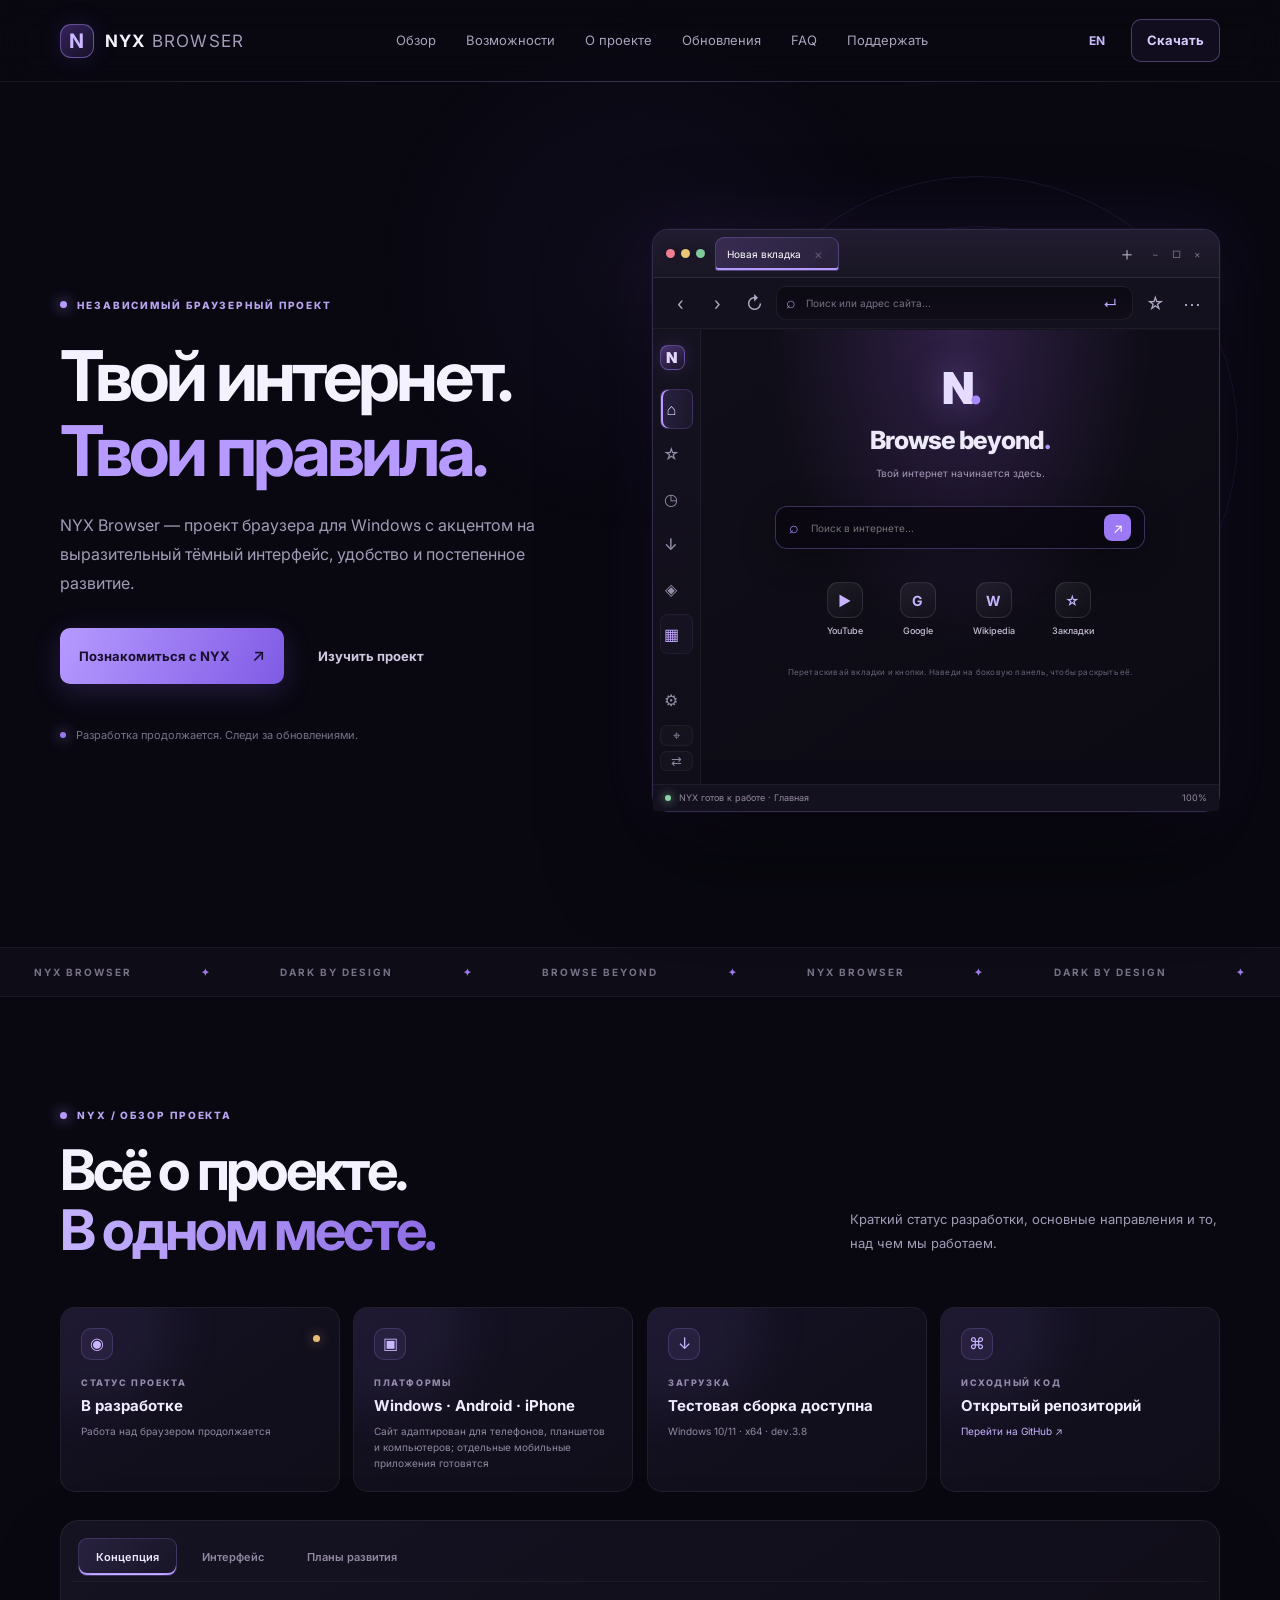
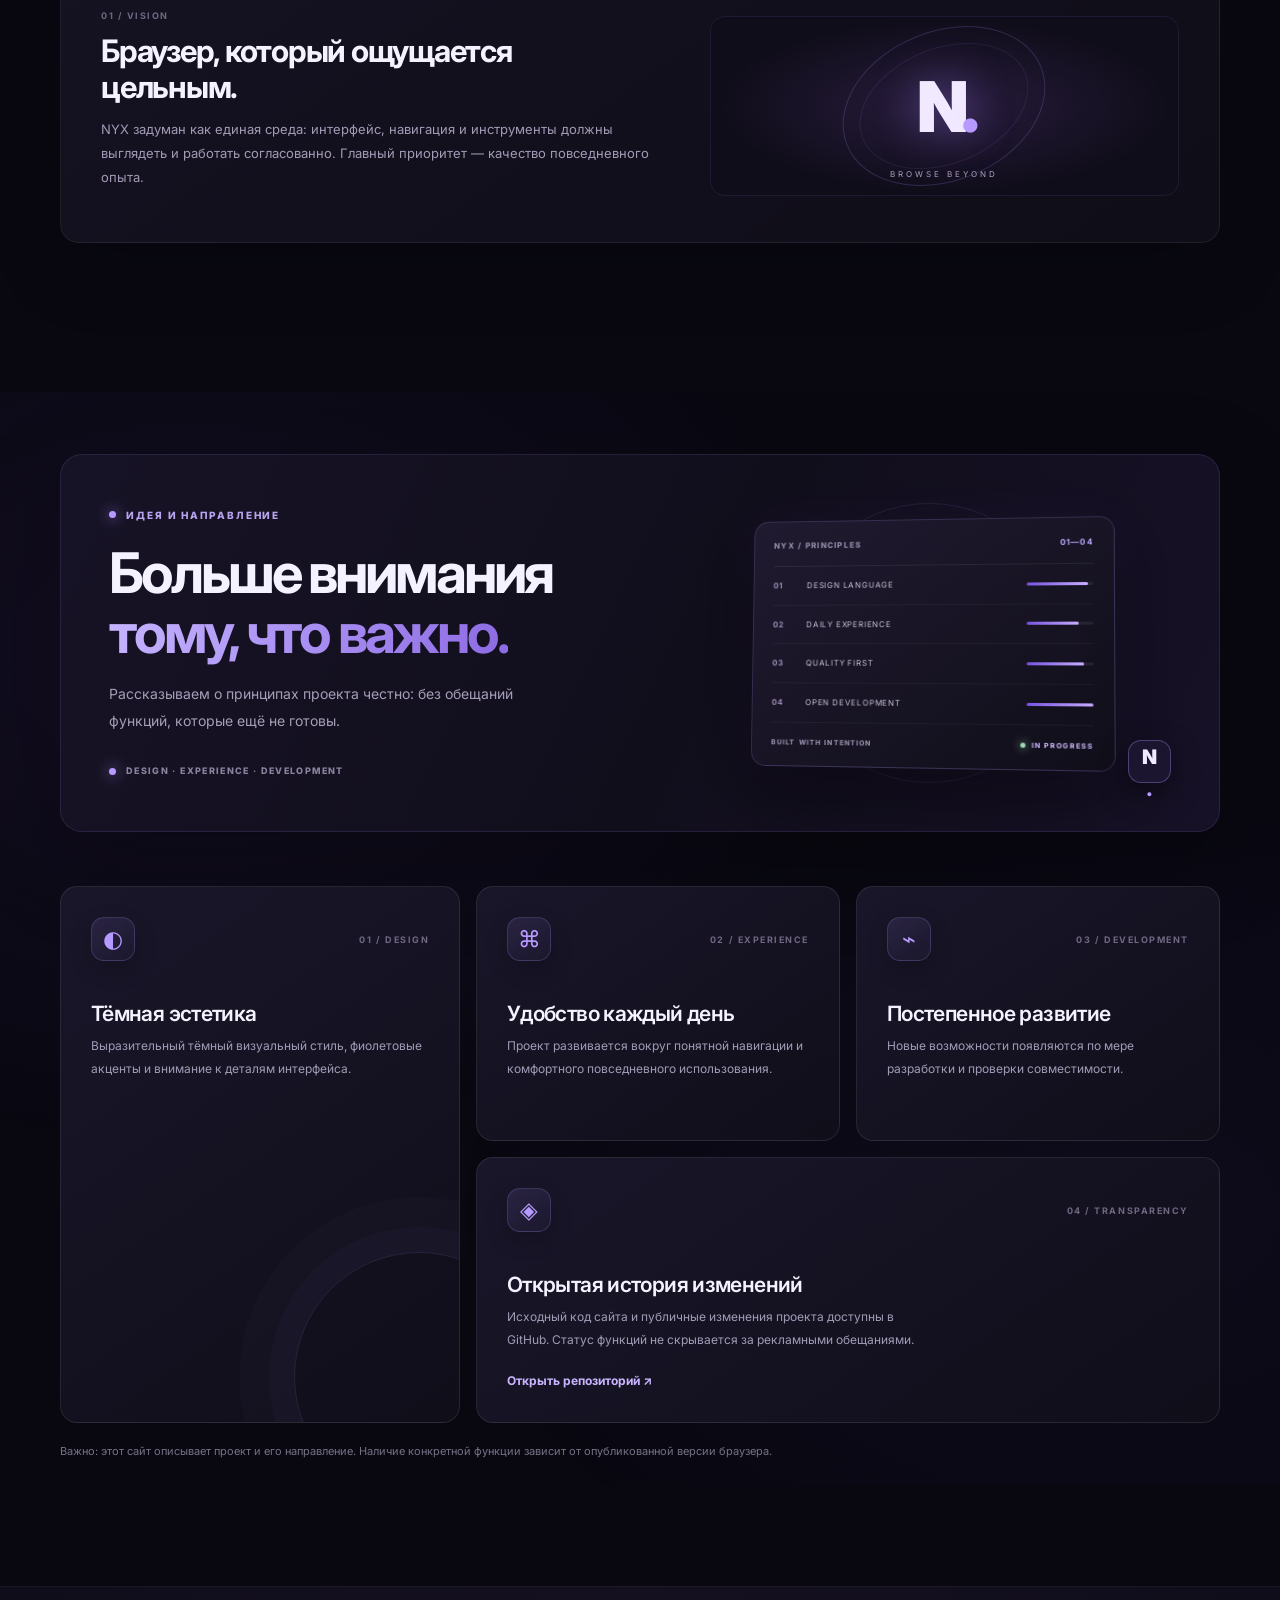
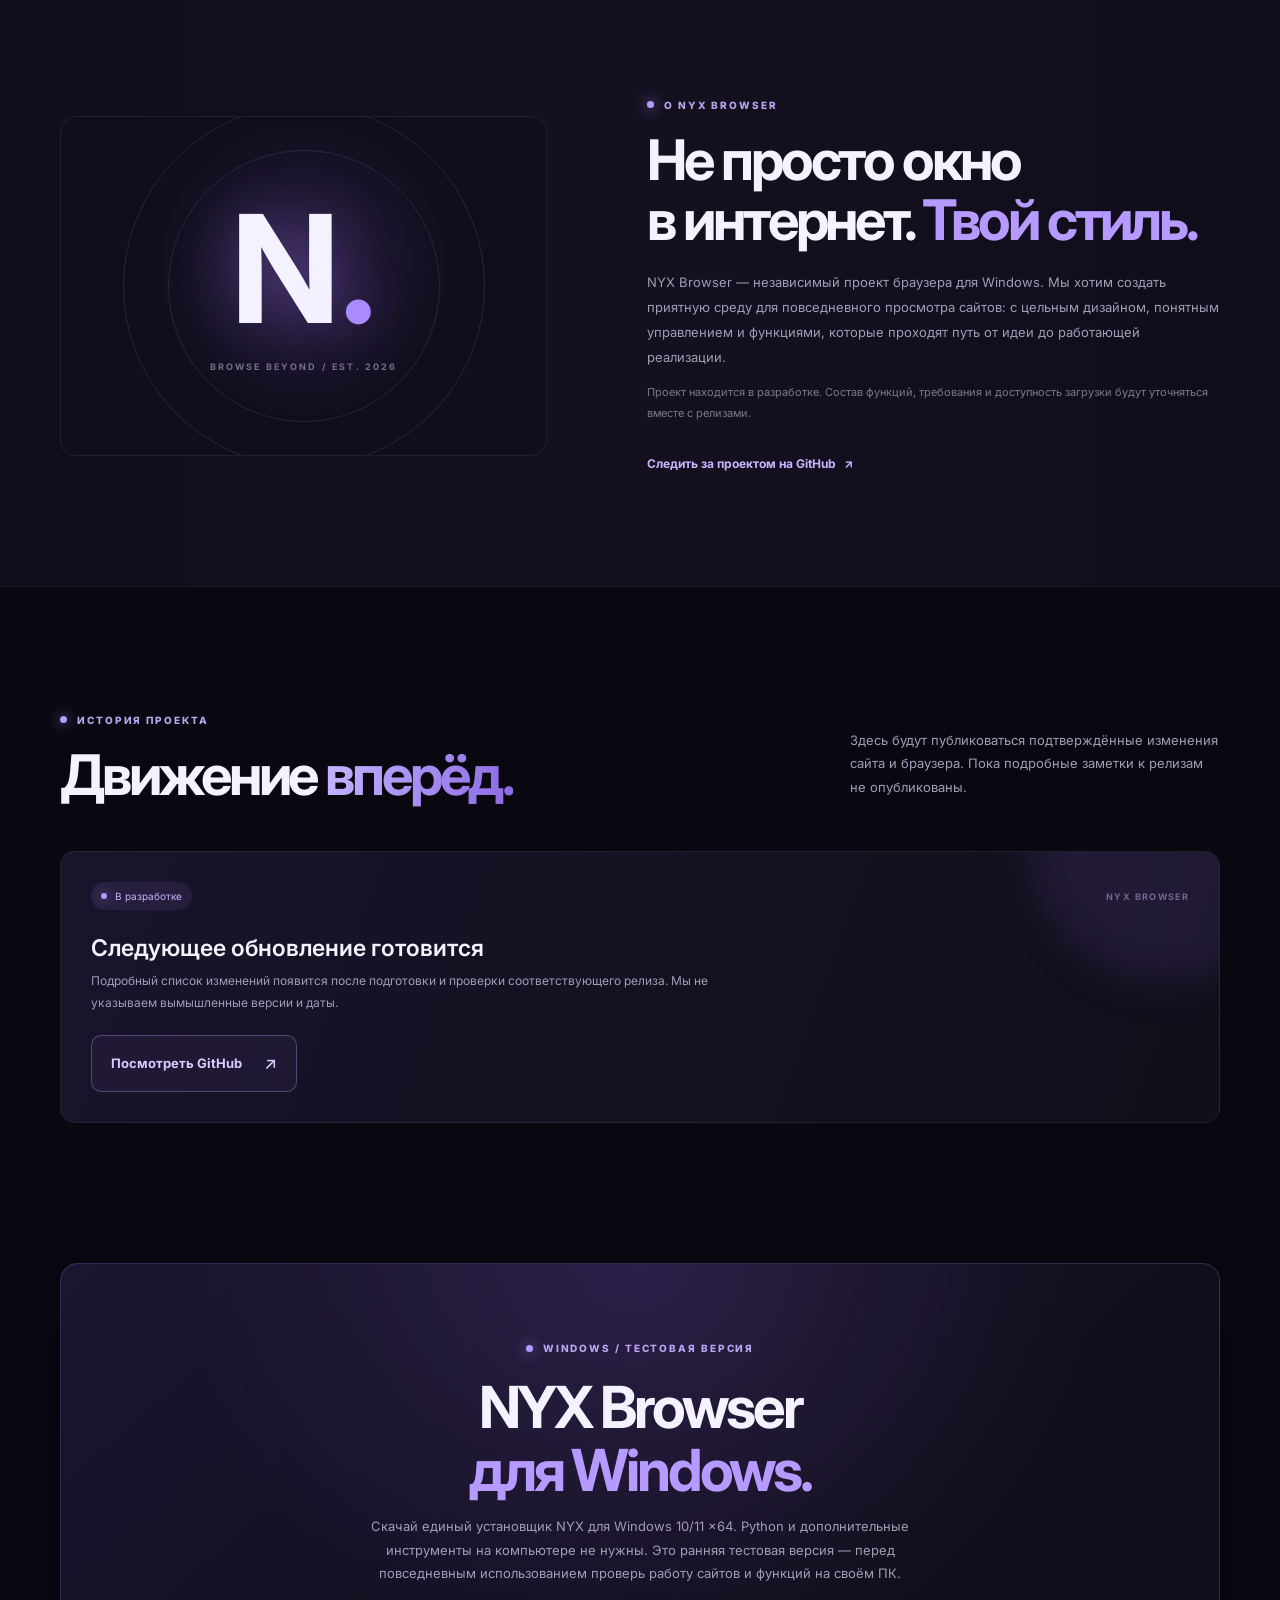
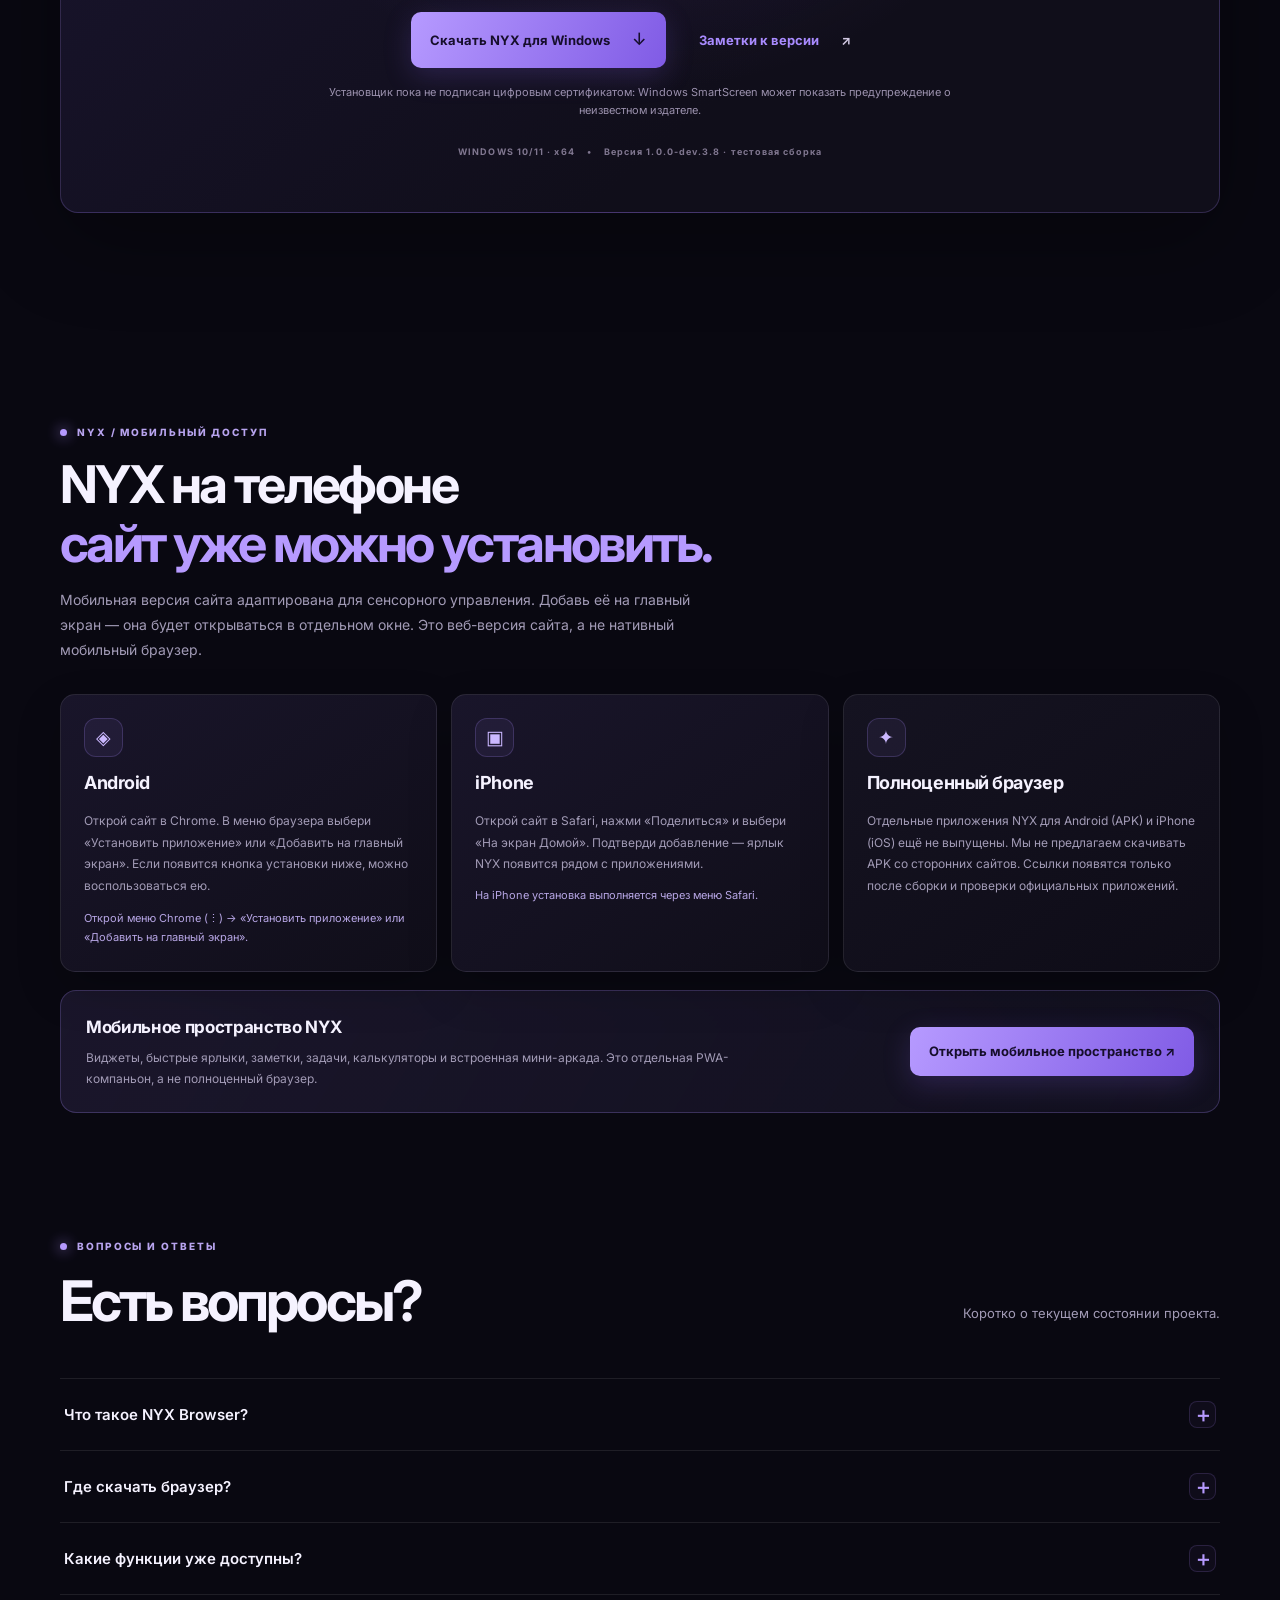
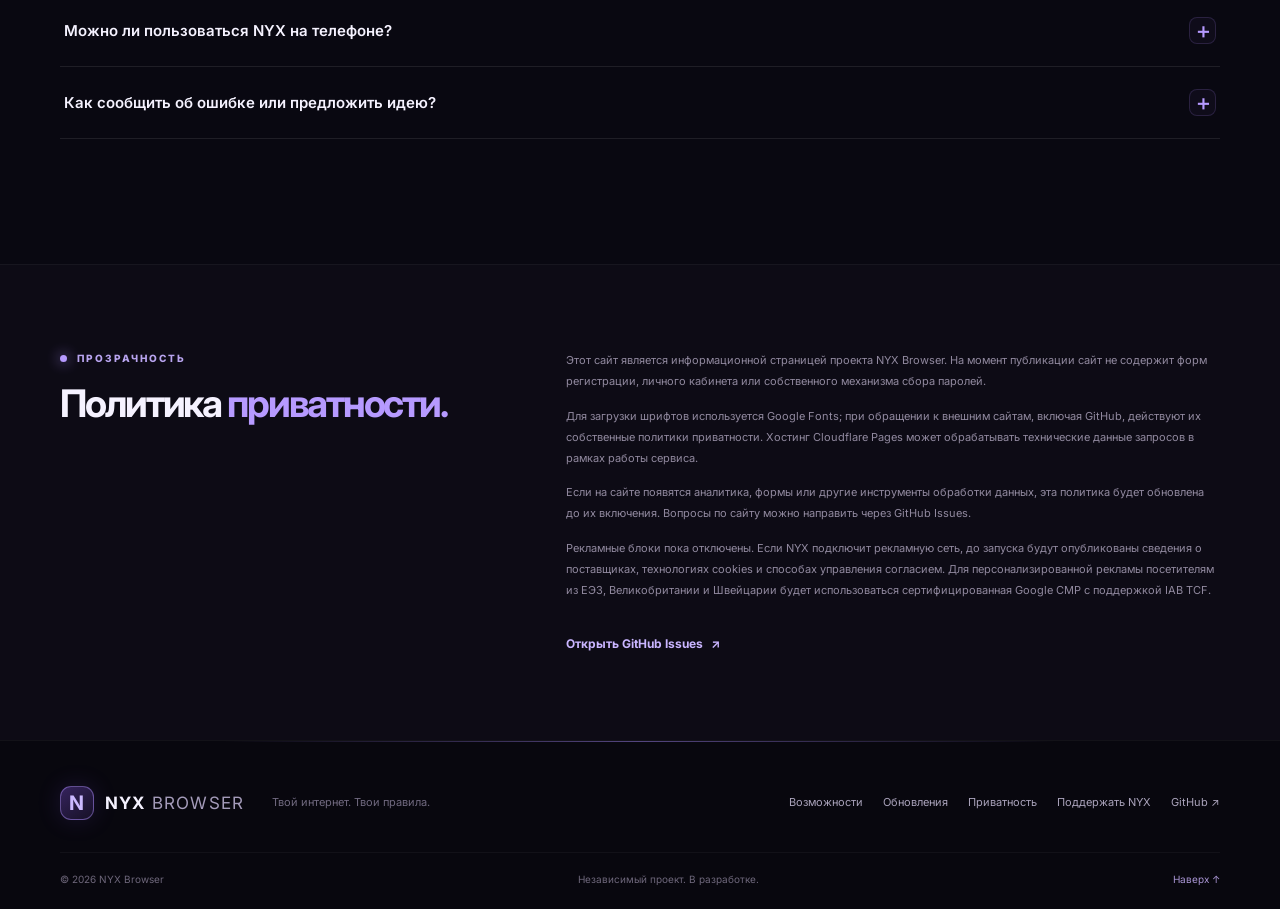
==== commit e9b79392: "Prepare NYX dev.3.9 native resize and YouBusta access" ====
--- a/index.html
+++ b/index.html
@@ -75,7 +75,7 @@
 <div class="status-widgets">
 <article class="status-widget"><span class="widget-icon">◉</span><span class="widget-label" data-i18n="widgetStatus">СТАТУС ПРОЕКТА</span><strong data-i18n="widgetStatusValue">В разработке</strong><small data-i18n="widgetStatusNote">Работа над браузером продолжается</small><i class="widget-indicator"></i></article>
 <article class="status-widget"><span class="widget-icon">▣</span><span class="widget-label" data-i18n="widgetPlatform">ПЛАТФОРМА</span><strong>Windows · Android · iPhone</strong><small data-i18n="widgetPlatformNote">Сайт доступен на телефонах; мобильные приложения готовятся</small></article>
-<article class="status-widget"><span class="widget-icon">↓</span><span class="widget-label" data-i18n="widgetDownload">ЗАГРУЗКА</span><strong data-i18n="widgetDownloadValue">Тестовая сборка доступна</strong><small data-i18n="widgetDownloadNote">Windows 10/11 · x64 · dev.3.8</small></article>
+<article class="status-widget"><span class="widget-icon">↓</span><span class="widget-label" data-i18n="widgetDownload">ЗАГРУЗКА</span><strong data-i18n="widgetDownloadValue">Тестовая сборка доступна</strong><small data-i18n="widgetDownloadNote">Windows 10/11 · x64 · dev.3.9</small></article>
 <article class="status-widget"><span class="widget-icon">⌘</span><span class="widget-label" data-i18n="widgetSource">ИСХОДНЫЙ КОД</span><strong data-i18n="widgetSourceValue">Открытый репозиторий</strong><small><a href="https://github.com/vmvlad1029384756-hash/nyx-browser" target="_blank" rel="noopener" data-i18n="widgetSourceLink">Перейти на GitHub ↗</a></small></article></div>
 <div class="project-tabs-shell"><div class="project-tabs" role="tablist" aria-label="NYX project information"><button class="project-tab active" role="tab" aria-selected="true" data-project-tab="vision" data-i18n="projectTabVision">Концепция</button><button class="project-tab" role="tab" aria-selected="false" data-project-tab="interface" data-i18n="projectTabInterface">Интерфейс</button><button class="project-tab" role="tab" aria-selected="false" data-project-tab="roadmap" data-i18n="projectTabRoadmap">Планы развития</button></div>
 <div class="project-tab-panel" id="project-tab-panel" role="tabpanel"><div class="project-tab-copy"><span class="card-index" id="project-tab-kicker">01 / VISION</span><h3 id="project-tab-title" data-i18n="projectVisionTitle">Браузер, который ощущается цельным.</h3><p id="project-tab-text" data-i18n="projectVisionText">NYX задуман как единая среда: интерфейс, навигация и инструменты должны выглядеть и работать согласованно. Главный приоритет — качество повседневного опыта.</p></div><div class="project-tab-visual"><div class="visual-orbit"></div><div class="visual-mark">N<span>.</span></div><div class="visual-caption" id="project-tab-caption">BROWSE BEYOND</div></div></div></div>
@@ -112,7 +112,7 @@
 <div class="nyx-ad-slot" data-nyx-ad-anchor aria-label="Advertisement"></div>
 <section class="about-section" id="about"><div class="wrap about-layout"><div class="about-mark"><div class="big-n">N<span>.</span></div><div class="mark-caption">BROWSE BEYOND / EST. 2026</div></div><div class="about-copy"><div class="eyebrow"><i></i><span data-i18n="aboutEyebrow">О NYX BROWSER</span></div><h2 data-i18n="aboutTitle">Не просто окно<br>в интернет. <em>Твой стиль.</em></h2><p data-i18n="aboutText">NYX Browser — независимый проект браузера для Windows. Мы хотим создать приятную среду для повседневного просмотра сайтов: с цельным дизайном, понятным управлением и функциями, которые проходят путь от идеи до работающей реализации.</p><p class="about-small" data-i18n="aboutSmall">Проект находится в разработке. Состав функций, требования и доступность загрузки будут уточняться вместе с релизами.</p><a class="text-link" href="https://github.com/vmvlad1029384756-hash/nyx-browser" target="_blank" rel="noopener"><span data-i18n="aboutGithub">Следить за проектом на GitHub</span> ↗</a></div></div></section>
 <section class="section wrap updates-section" id="changelog"><div class="section-head"><div><div class="eyebrow"><i></i><span data-i18n="updatesEyebrow">ИСТОРИЯ ПРОЕКТА</span></div><h2 data-i18n="updatesTitle">Движение <em>вперёд.</em></h2></div><p data-i18n="updatesLead">Здесь будут публиковаться подтверждённые изменения сайта и браузера. Пока подробные заметки к релизам не опубликованы.</p></div><div class="update-panel"><div class="update-status"><span class="status-pill"><i></i><span data-i18n="statusDev">В разработке</span></span><span class="update-date">NYX BROWSER</span></div><h3 data-i18n="updateCurrent">Следующее обновление готовится</h3><p data-i18n="updateText">Подробный список изменений появится после подготовки и проверки соответствующего релиза. Мы не указываем вымышленные версии и даты.</p><a class="btn btn-outline" href="https://github.com/vmvlad1029384756-hash/nyx-browser" target="_blank" rel="noopener"><span data-i18n="viewGithub">Посмотреть GitHub</span><b>↗</b></a></div></section>
-<section class="download-section" id="download"><div class="wrap"><div class="download-panel"><div class="download-glow"></div><div class="eyebrow"><i></i><span data-i18n="downloadEyebrow">WINDOWS / ТЕСТОВАЯ ВЕРСИЯ</span></div><h2 data-i18n="downloadTitle">NYX Browser<br><em>для Windows.</em></h2><p data-i18n="downloadText">Скачай единый установщик NYX для Windows 10/11 x64. Python и дополнительные инструменты на компьютере не нужны. Это ранняя тестовая версия — перед повседневным использованием проверь работу сайтов и функций на своём ПК.</p><div class="download-actions"><a class="btn btn-primary" href="https://github.com/vmvlad1029384756-hash/nyx-browser/releases/download/v1.0.0-dev.3.8/NYX_Browser_1.0.0-dev.3.8_Setup_x64.exe"><span data-i18n="downloadButton">Скачать NYX для Windows</span><b>↓</b></a><a class="btn btn-quiet" href="https://github.com/vmvlad1029384756-hash/nyx-browser/releases/tag/v1.0.0-dev.3.8" target="_blank" rel="noopener"><span data-i18n="downloadGithub">Заметки к версии</span> ↗</a></div><p class="download-note" data-i18n="downloadNotice">Установщик пока не подписан цифровым сертификатом: Windows SmartScreen может показать предупреждение о неизвестном издателе.</p><div class="download-meta"><span>WINDOWS 10/11 · x64</span><span>•</span><span data-i18n="downloadStatus">Версия 1.0.0-dev.3.8 · тестовая сборка</span></div></div></div></section>
+<section class="download-section" id="download"><div class="wrap"><div class="download-panel"><div class="download-glow"></div><div class="eyebrow"><i></i><span data-i18n="downloadEyebrow">WINDOWS / ТЕСТОВАЯ ВЕРСИЯ</span></div><h2 data-i18n="downloadTitle">NYX Browser<br><em>для Windows.</em></h2><p data-i18n="downloadText">Скачай единый установщик NYX для Windows 10/11 x64. Python и дополнительные инструменты на компьютере не нужны. Это ранняя тестовая версия — перед повседневным использованием проверь работу сайтов и функций на своём ПК.</p><div class="download-actions"><a class="btn btn-primary" href="https://github.com/vmvlad1029384756-hash/nyx-browser/releases/download/v1.0.0-dev.3.9/NYX_Browser_1.0.0-dev.3.9_Setup_x64.exe"><span data-i18n="downloadButton">Скачать NYX для Windows</span><b>↓</b></a><a class="btn btn-quiet" href="https://github.com/vmvlad1029384756-hash/nyx-browser/releases/tag/v1.0.0-dev.3.9" target="_blank" rel="noopener"><span data-i18n="downloadGithub">Заметки к версии</span> ↗</a></div><p class="download-note" data-i18n="downloadNotice">Установщик пока не подписан цифровым сертификатом: Windows SmartScreen может показать предупреждение о неизвестном издателе.</p><div class="download-meta"><span>WINDOWS 10/11 · x64</span><span>•</span><span data-i18n="downloadStatus">Версия 1.0.0-dev.3.9 · тестовая сборка</span></div></div></div></section>
 <section class="mobile-install-section section wrap" id="mobile" aria-labelledby="mobile-install-title">
   <div class="mobile-install-heading">
     <div class="eyebrow"><i></i><span data-mobile-ru="NYX / МОБИЛЬНЫЙ ДОСТУП" data-mobile-en="NYX / MOBILE ACCESS">NYX / МОБИЛЬНЫЙ ДОСТУП</span></div>
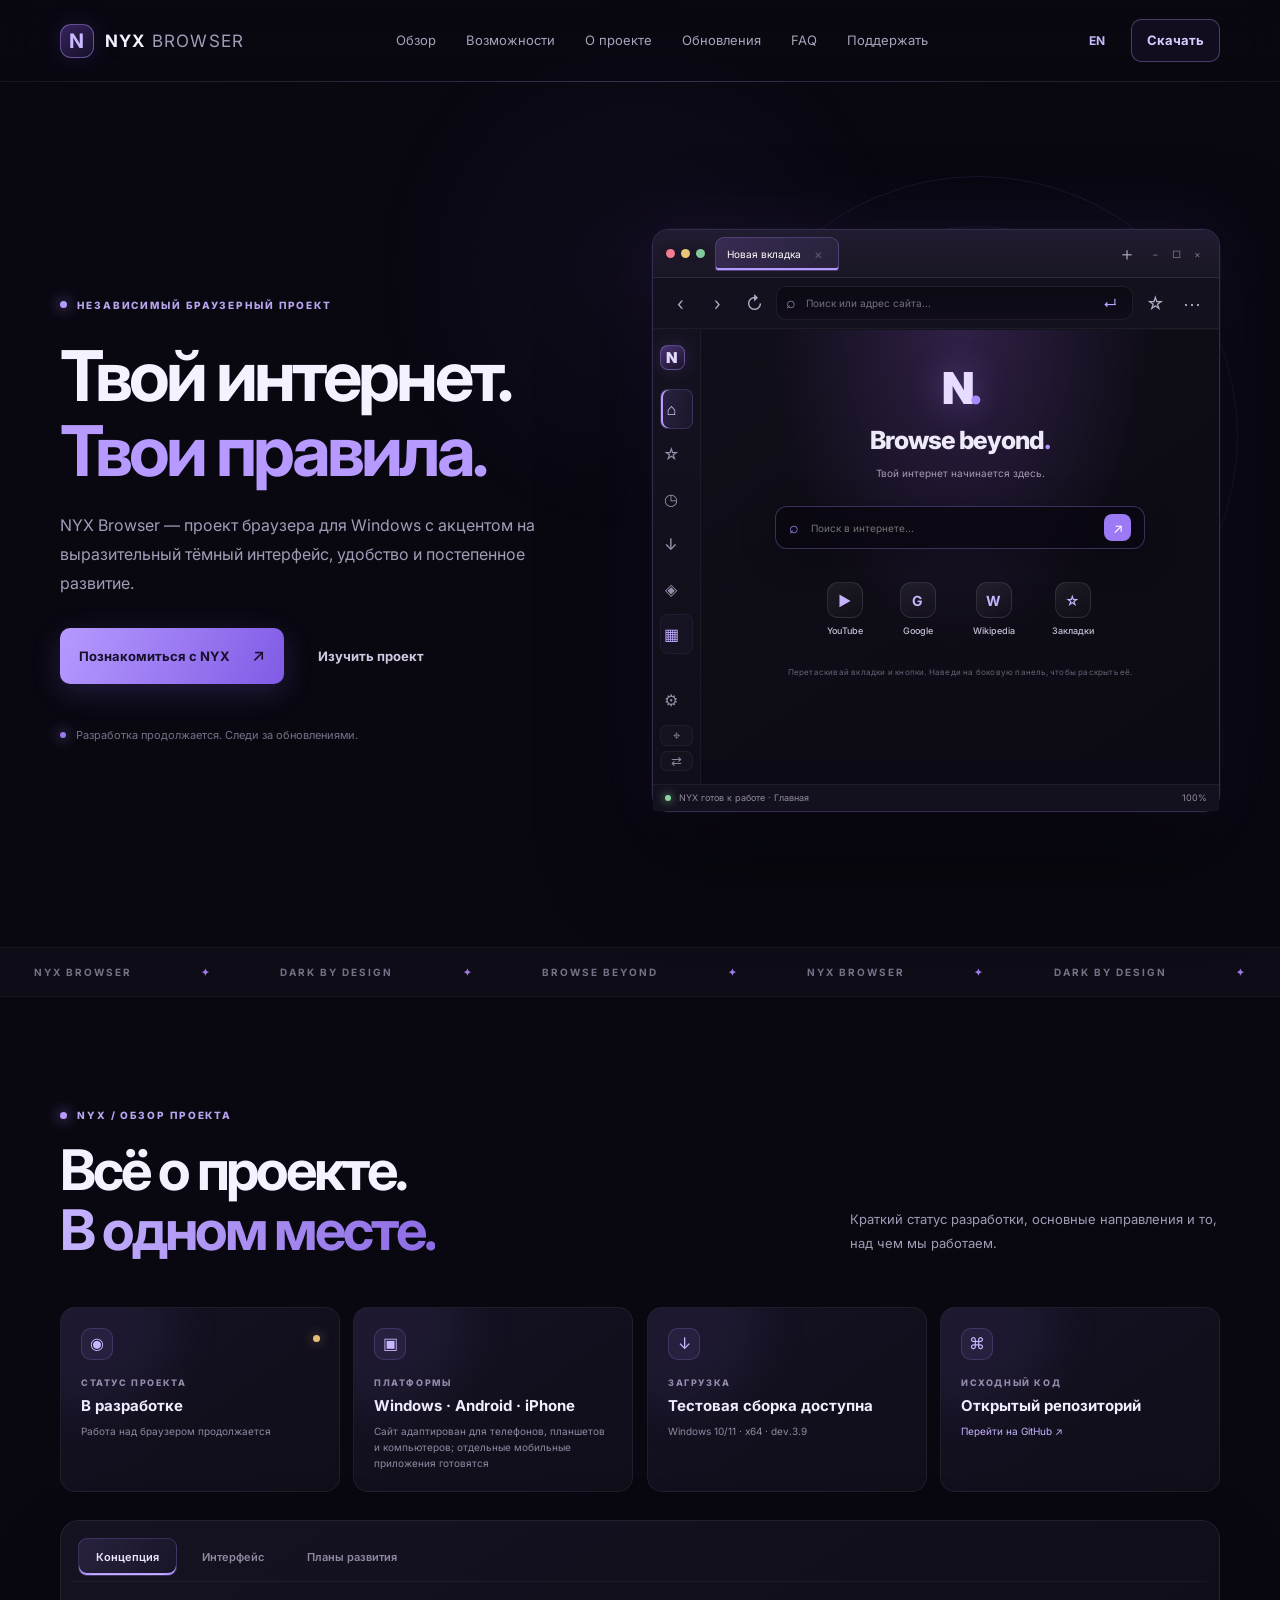
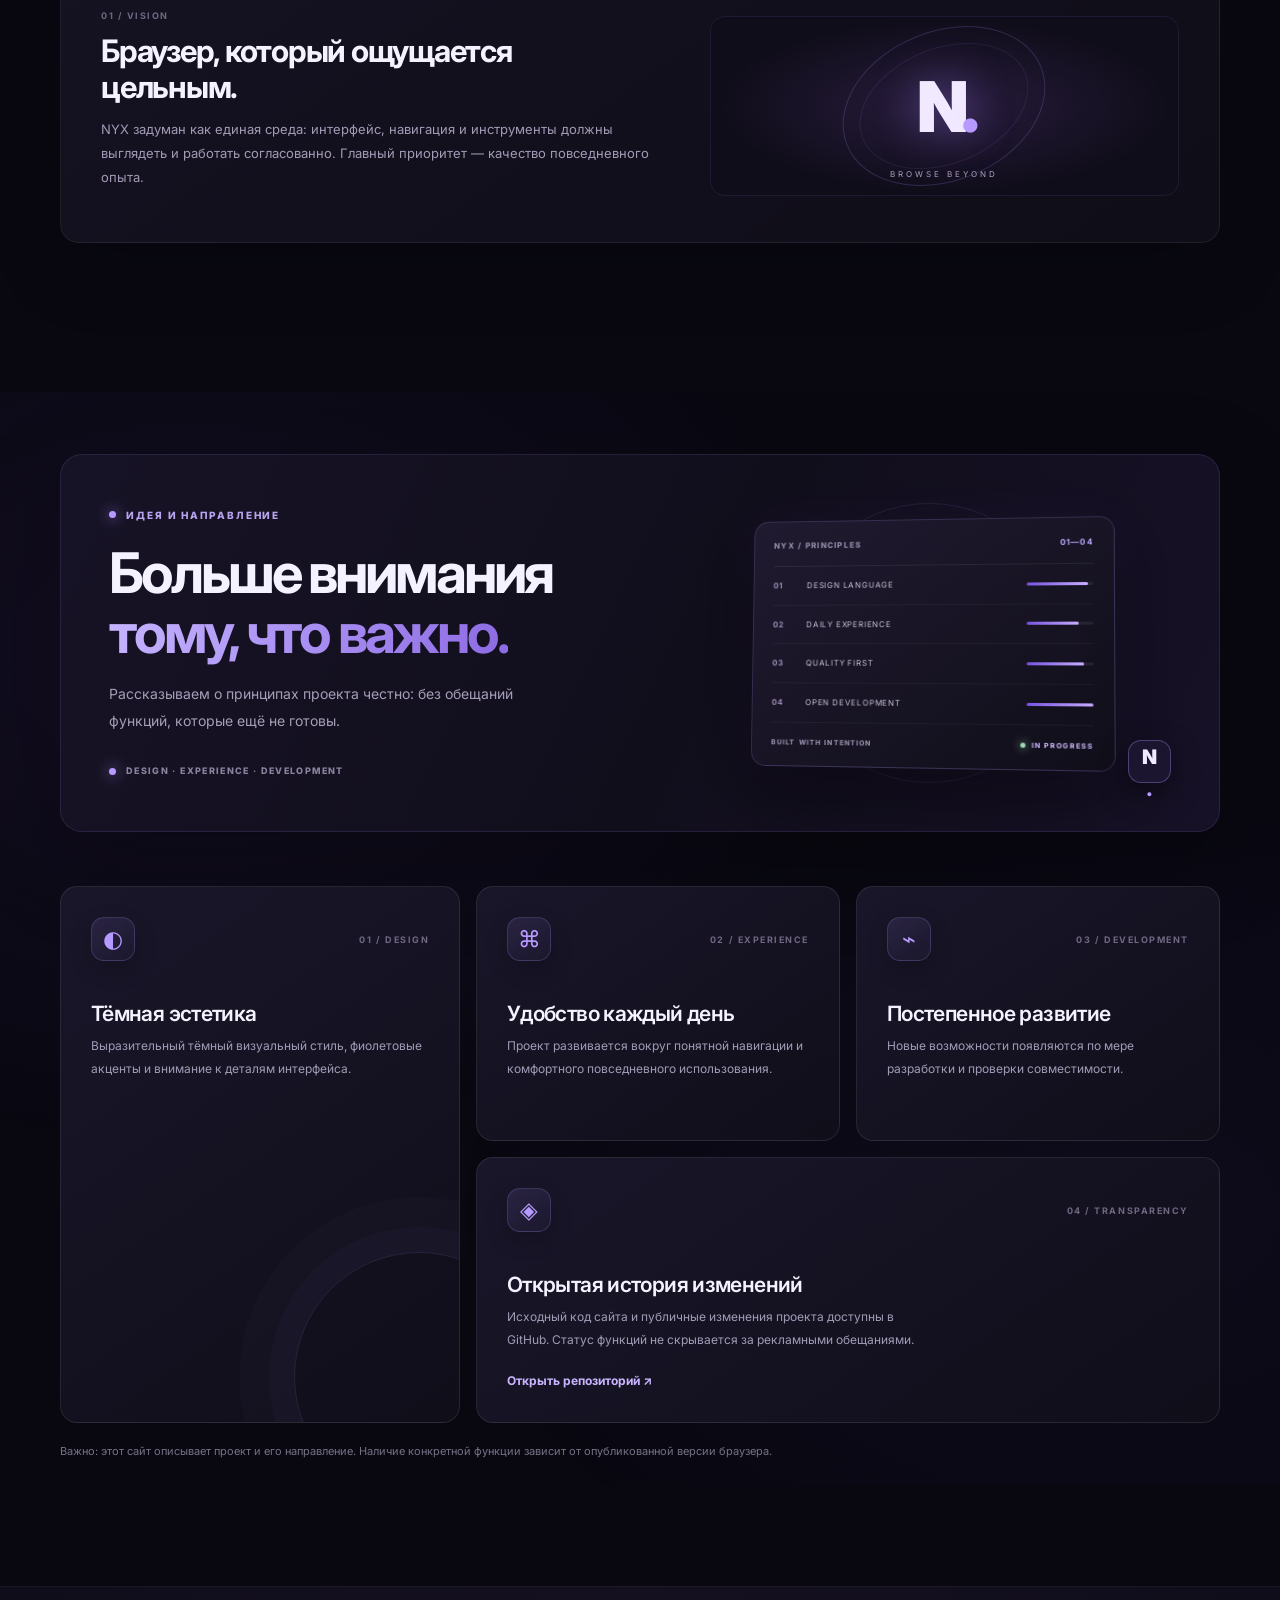
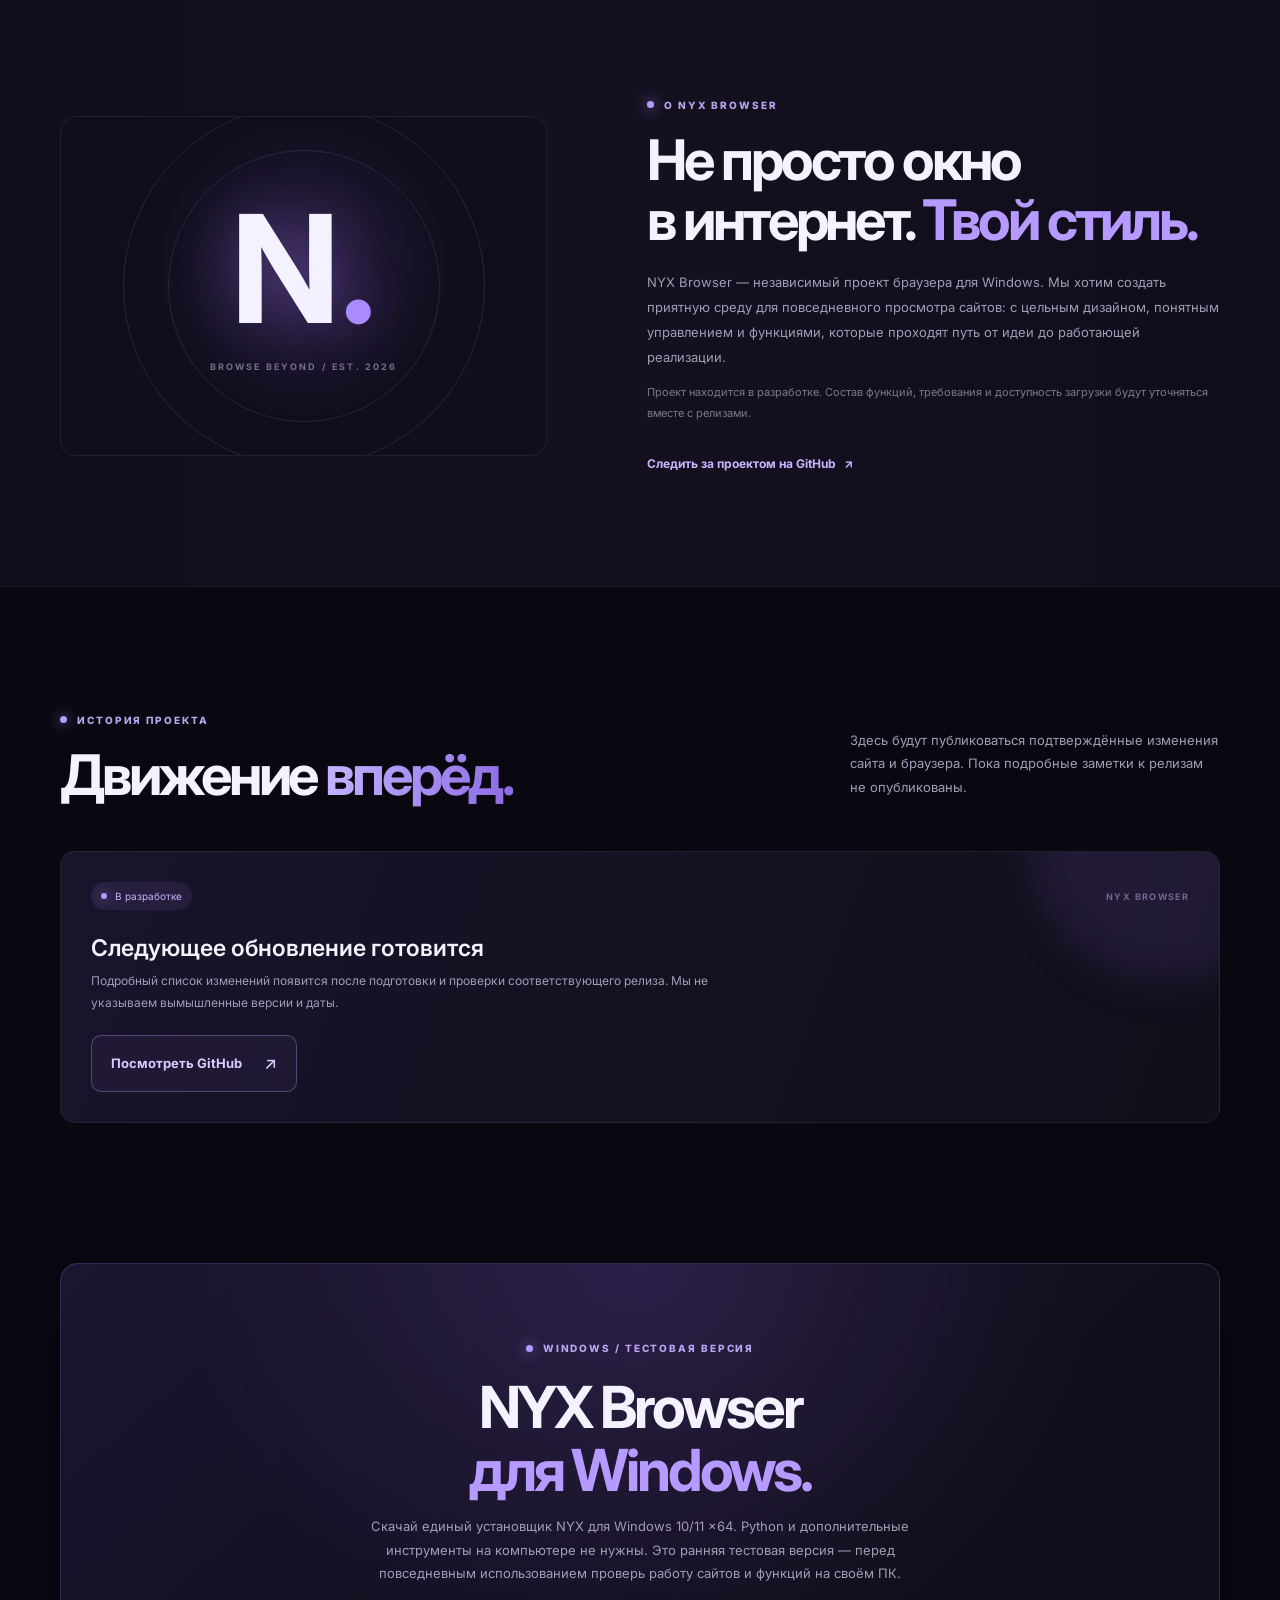
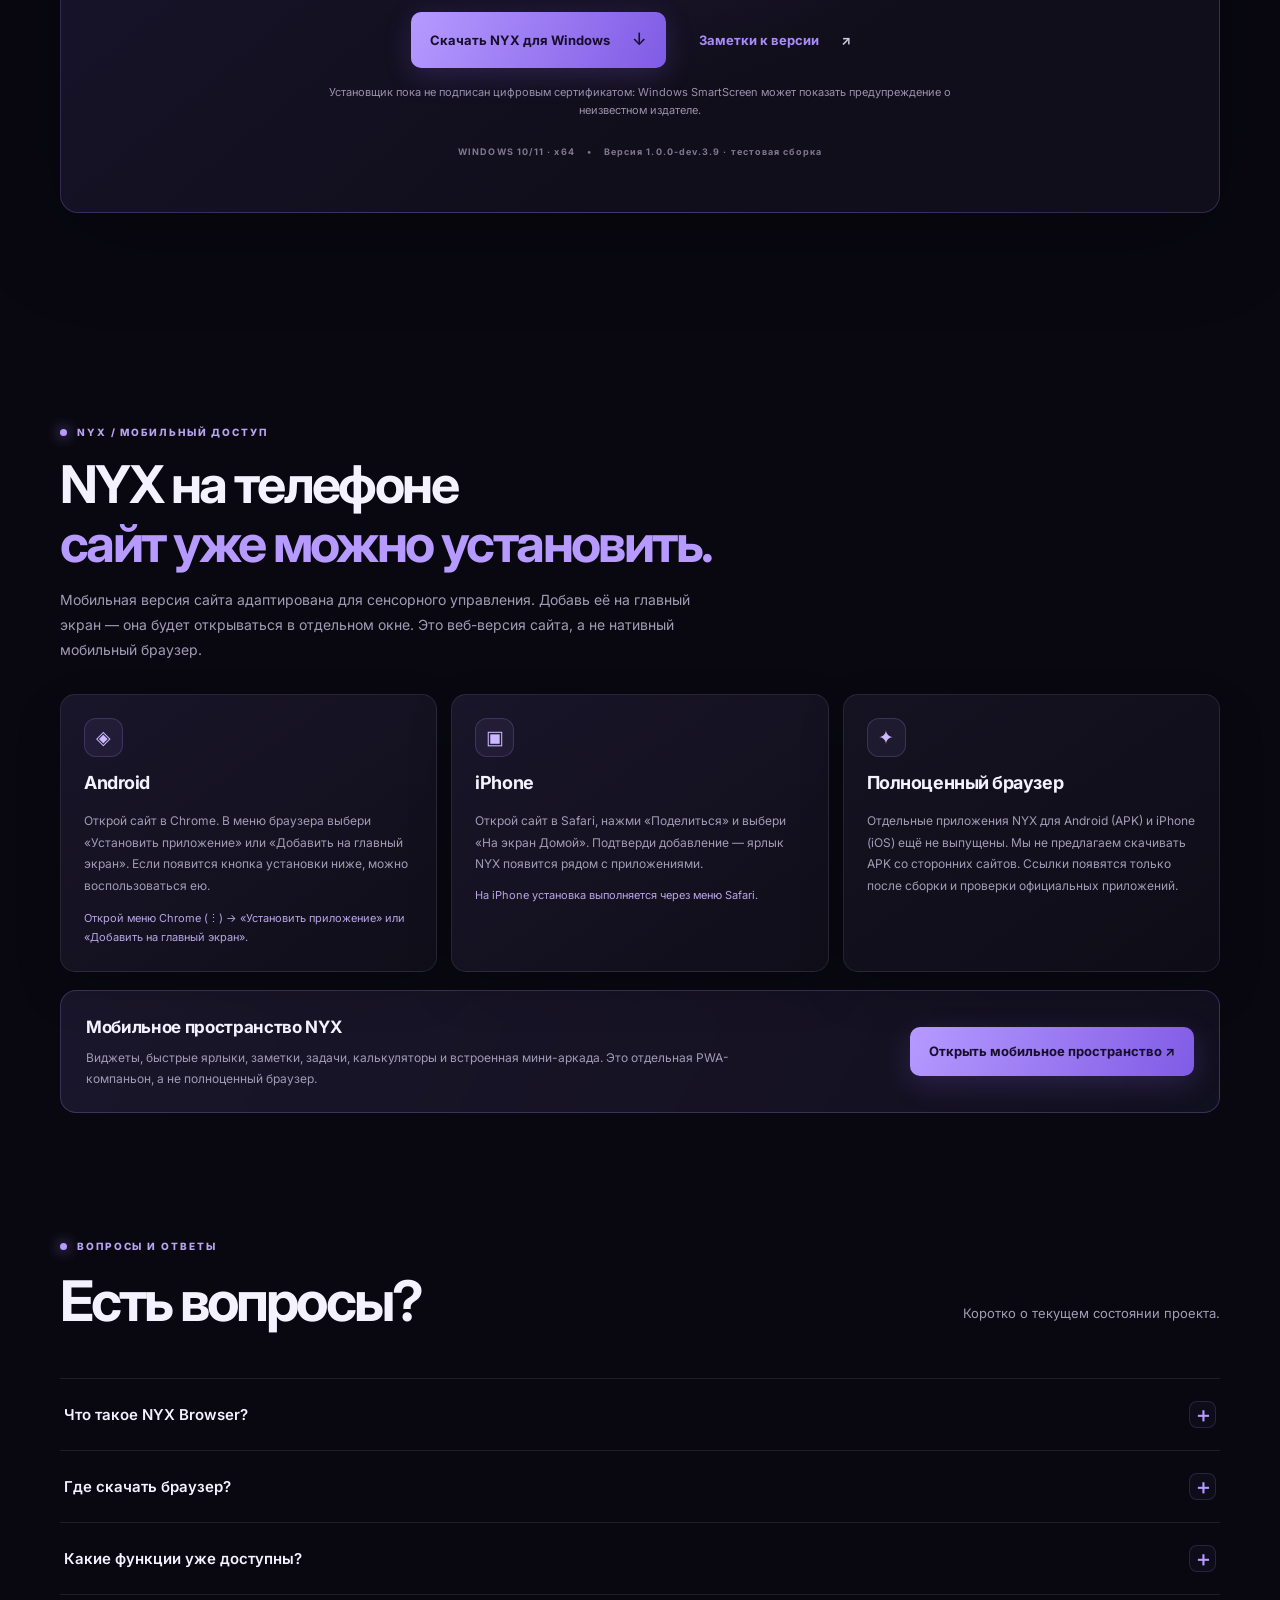
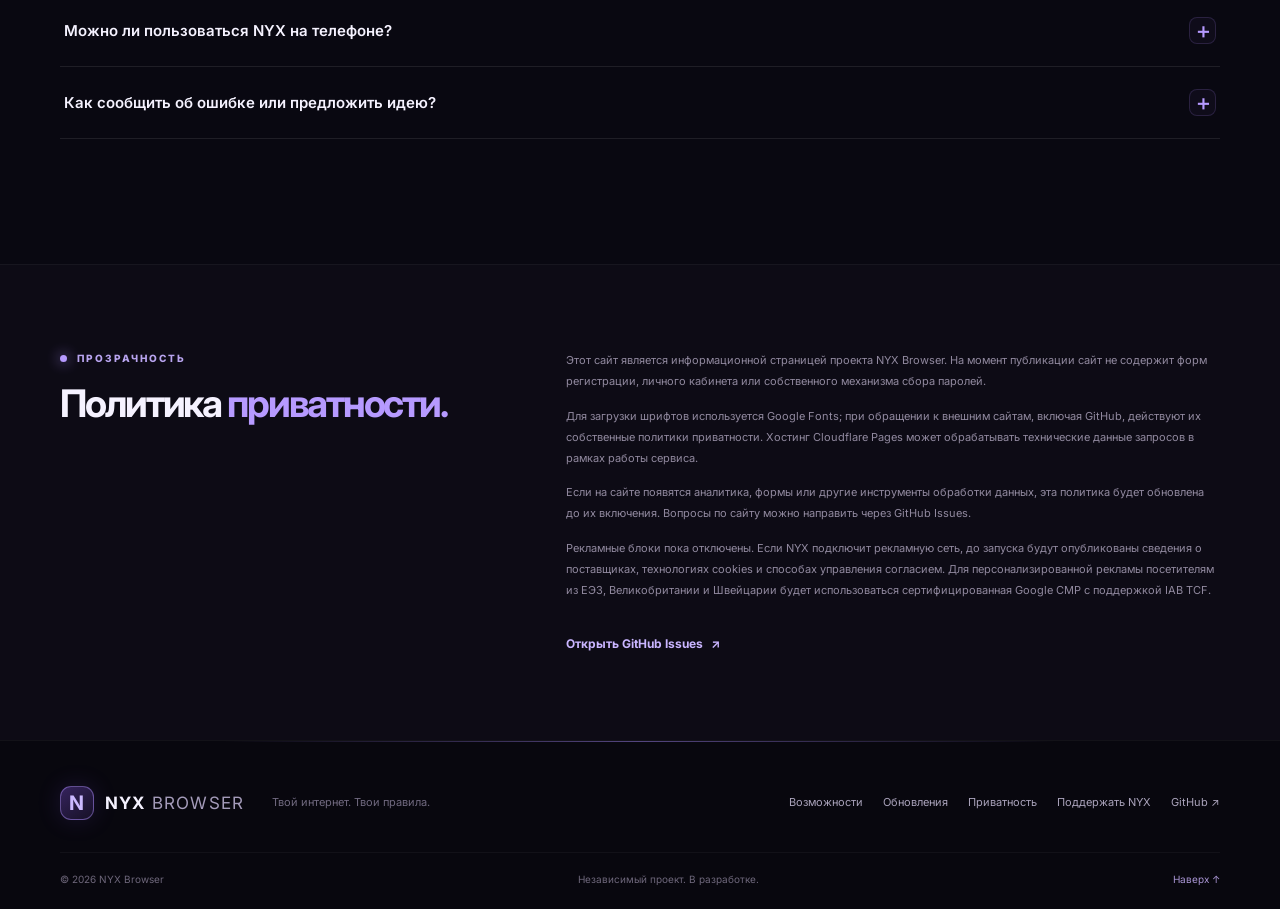
==== commit 3c01ed24: "Point NYX website and release workflow to dev.3.10" ====
--- a/index.html
+++ b/index.html
@@ -75,7 +75,7 @@
 <div class="status-widgets">
 <article class="status-widget"><span class="widget-icon">◉</span><span class="widget-label" data-i18n="widgetStatus">СТАТУС ПРОЕКТА</span><strong data-i18n="widgetStatusValue">В разработке</strong><small data-i18n="widgetStatusNote">Работа над браузером продолжается</small><i class="widget-indicator"></i></article>
 <article class="status-widget"><span class="widget-icon">▣</span><span class="widget-label" data-i18n="widgetPlatform">ПЛАТФОРМА</span><strong>Windows · Android · iPhone</strong><small data-i18n="widgetPlatformNote">Сайт доступен на телефонах; мобильные приложения готовятся</small></article>
-<article class="status-widget"><span class="widget-icon">↓</span><span class="widget-label" data-i18n="widgetDownload">ЗАГРУЗКА</span><strong data-i18n="widgetDownloadValue">Тестовая сборка доступна</strong><small data-i18n="widgetDownloadNote">Windows 10/11 · x64 · dev.3.9</small></article>
+<article class="status-widget"><span class="widget-icon">↓</span><span class="widget-label" data-i18n="widgetDownload">ЗАГРУЗКА</span><strong data-i18n="widgetDownloadValue">Тестовая сборка доступна</strong><small data-i18n="widgetDownloadNote">Windows 10/11 · x64 · dev.3.10</small></article>
 <article class="status-widget"><span class="widget-icon">⌘</span><span class="widget-label" data-i18n="widgetSource">ИСХОДНЫЙ КОД</span><strong data-i18n="widgetSourceValue">Открытый репозиторий</strong><small><a href="https://github.com/vmvlad1029384756-hash/nyx-browser" target="_blank" rel="noopener" data-i18n="widgetSourceLink">Перейти на GitHub ↗</a></small></article></div>
 <div class="project-tabs-shell"><div class="project-tabs" role="tablist" aria-label="NYX project information"><button class="project-tab active" role="tab" aria-selected="true" data-project-tab="vision" data-i18n="projectTabVision">Концепция</button><button class="project-tab" role="tab" aria-selected="false" data-project-tab="interface" data-i18n="projectTabInterface">Интерфейс</button><button class="project-tab" role="tab" aria-selected="false" data-project-tab="roadmap" data-i18n="projectTabRoadmap">Планы развития</button></div>
 <div class="project-tab-panel" id="project-tab-panel" role="tabpanel"><div class="project-tab-copy"><span class="card-index" id="project-tab-kicker">01 / VISION</span><h3 id="project-tab-title" data-i18n="projectVisionTitle">Браузер, который ощущается цельным.</h3><p id="project-tab-text" data-i18n="projectVisionText">NYX задуман как единая среда: интерфейс, навигация и инструменты должны выглядеть и работать согласованно. Главный приоритет — качество повседневного опыта.</p></div><div class="project-tab-visual"><div class="visual-orbit"></div><div class="visual-mark">N<span>.</span></div><div class="visual-caption" id="project-tab-caption">BROWSE BEYOND</div></div></div></div>
@@ -112,7 +112,7 @@
 <div class="nyx-ad-slot" data-nyx-ad-anchor aria-label="Advertisement"></div>
 <section class="about-section" id="about"><div class="wrap about-layout"><div class="about-mark"><div class="big-n">N<span>.</span></div><div class="mark-caption">BROWSE BEYOND / EST. 2026</div></div><div class="about-copy"><div class="eyebrow"><i></i><span data-i18n="aboutEyebrow">О NYX BROWSER</span></div><h2 data-i18n="aboutTitle">Не просто окно<br>в интернет. <em>Твой стиль.</em></h2><p data-i18n="aboutText">NYX Browser — независимый проект браузера для Windows. Мы хотим создать приятную среду для повседневного просмотра сайтов: с цельным дизайном, понятным управлением и функциями, которые проходят путь от идеи до работающей реализации.</p><p class="about-small" data-i18n="aboutSmall">Проект находится в разработке. Состав функций, требования и доступность загрузки будут уточняться вместе с релизами.</p><a class="text-link" href="https://github.com/vmvlad1029384756-hash/nyx-browser" target="_blank" rel="noopener"><span data-i18n="aboutGithub">Следить за проектом на GitHub</span> ↗</a></div></div></section>
 <section class="section wrap updates-section" id="changelog"><div class="section-head"><div><div class="eyebrow"><i></i><span data-i18n="updatesEyebrow">ИСТОРИЯ ПРОЕКТА</span></div><h2 data-i18n="updatesTitle">Движение <em>вперёд.</em></h2></div><p data-i18n="updatesLead">Здесь будут публиковаться подтверждённые изменения сайта и браузера. Пока подробные заметки к релизам не опубликованы.</p></div><div class="update-panel"><div class="update-status"><span class="status-pill"><i></i><span data-i18n="statusDev">В разработке</span></span><span class="update-date">NYX BROWSER</span></div><h3 data-i18n="updateCurrent">Следующее обновление готовится</h3><p data-i18n="updateText">Подробный список изменений появится после подготовки и проверки соответствующего релиза. Мы не указываем вымышленные версии и даты.</p><a class="btn btn-outline" href="https://github.com/vmvlad1029384756-hash/nyx-browser" target="_blank" rel="noopener"><span data-i18n="viewGithub">Посмотреть GitHub</span><b>↗</b></a></div></section>
-<section class="download-section" id="download"><div class="wrap"><div class="download-panel"><div class="download-glow"></div><div class="eyebrow"><i></i><span data-i18n="downloadEyebrow">WINDOWS / ТЕСТОВАЯ ВЕРСИЯ</span></div><h2 data-i18n="downloadTitle">NYX Browser<br><em>для Windows.</em></h2><p data-i18n="downloadText">Скачай единый установщик NYX для Windows 10/11 x64. Python и дополнительные инструменты на компьютере не нужны. Это ранняя тестовая версия — перед повседневным использованием проверь работу сайтов и функций на своём ПК.</p><div class="download-actions"><a class="btn btn-primary" href="https://github.com/vmvlad1029384756-hash/nyx-browser/releases/download/v1.0.0-dev.3.9/NYX_Browser_1.0.0-dev.3.9_Setup_x64.exe"><span data-i18n="downloadButton">Скачать NYX для Windows</span><b>↓</b></a><a class="btn btn-quiet" href="https://github.com/vmvlad1029384756-hash/nyx-browser/releases/tag/v1.0.0-dev.3.9" target="_blank" rel="noopener"><span data-i18n="downloadGithub">Заметки к версии</span> ↗</a></div><p class="download-note" data-i18n="downloadNotice">Установщик пока не подписан цифровым сертификатом: Windows SmartScreen может показать предупреждение о неизвестном издателе.</p><div class="download-meta"><span>WINDOWS 10/11 · x64</span><span>•</span><span data-i18n="downloadStatus">Версия 1.0.0-dev.3.9 · тестовая сборка</span></div></div></div></section>
+<section class="download-section" id="download"><div class="wrap"><div class="download-panel"><div class="download-glow"></div><div class="eyebrow"><i></i><span data-i18n="downloadEyebrow">WINDOWS / ТЕСТОВАЯ ВЕРСИЯ</span></div><h2 data-i18n="downloadTitle">NYX Browser<br><em>для Windows.</em></h2><p data-i18n="downloadText">Скачай единый установщик NYX для Windows 10/11 x64. Python и дополнительные инструменты на компьютере не нужны. Это ранняя тестовая версия — перед повседневным использованием проверь работу сайтов и функций на своём ПК.</p><div class="download-actions"><a class="btn btn-primary" href="https://github.com/vmvlad1029384756-hash/nyx-browser/releases/download/v1.0.0-dev.3.10/NYX_Browser_1.0.0-dev.3.10_Setup_x64.exe"><span data-i18n="downloadButton">Скачать NYX для Windows</span><b>↓</b></a><a class="btn btn-quiet" href="https://github.com/vmvlad1029384756-hash/nyx-browser/releases/tag/v1.0.0-dev.3.10" target="_blank" rel="noopener"><span data-i18n="downloadGithub">Заметки к версии</span> ↗</a></div><p class="download-note" data-i18n="downloadNotice">Установщик пока не подписан цифровым сертификатом: Windows SmartScreen может показать предупреждение о неизвестном издателе.</p><div class="download-meta"><span>WINDOWS 10/11 · x64</span><span>•</span><span data-i18n="downloadStatus">Версия 1.0.0-dev.3.10 · тестовая сборка</span></div></div></div></section>
 <section class="mobile-install-section section wrap" id="mobile" aria-labelledby="mobile-install-title">
   <div class="mobile-install-heading">
     <div class="eyebrow"><i></i><span data-mobile-ru="NYX / МОБИЛЬНЫЙ ДОСТУП" data-mobile-en="NYX / MOBILE ACCESS">NYX / МОБИЛЬНЫЙ ДОСТУП</span></div>
